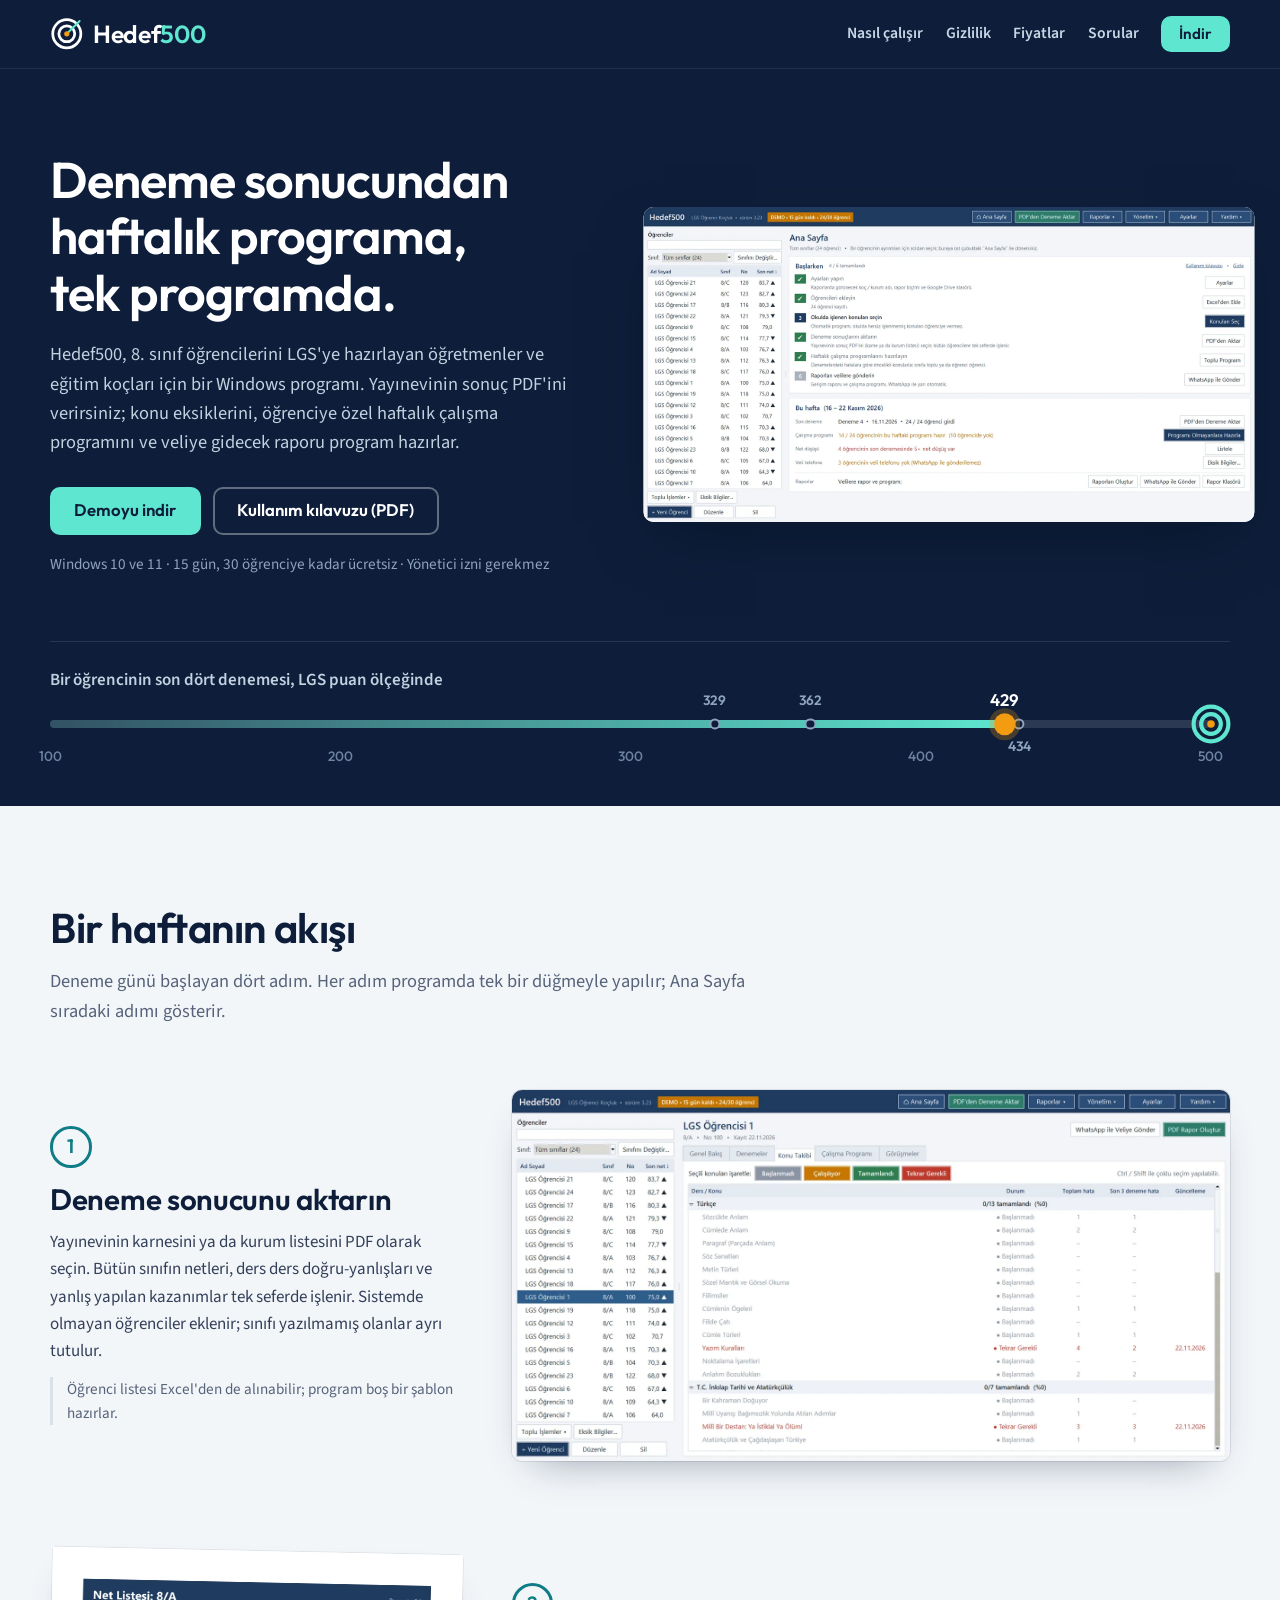
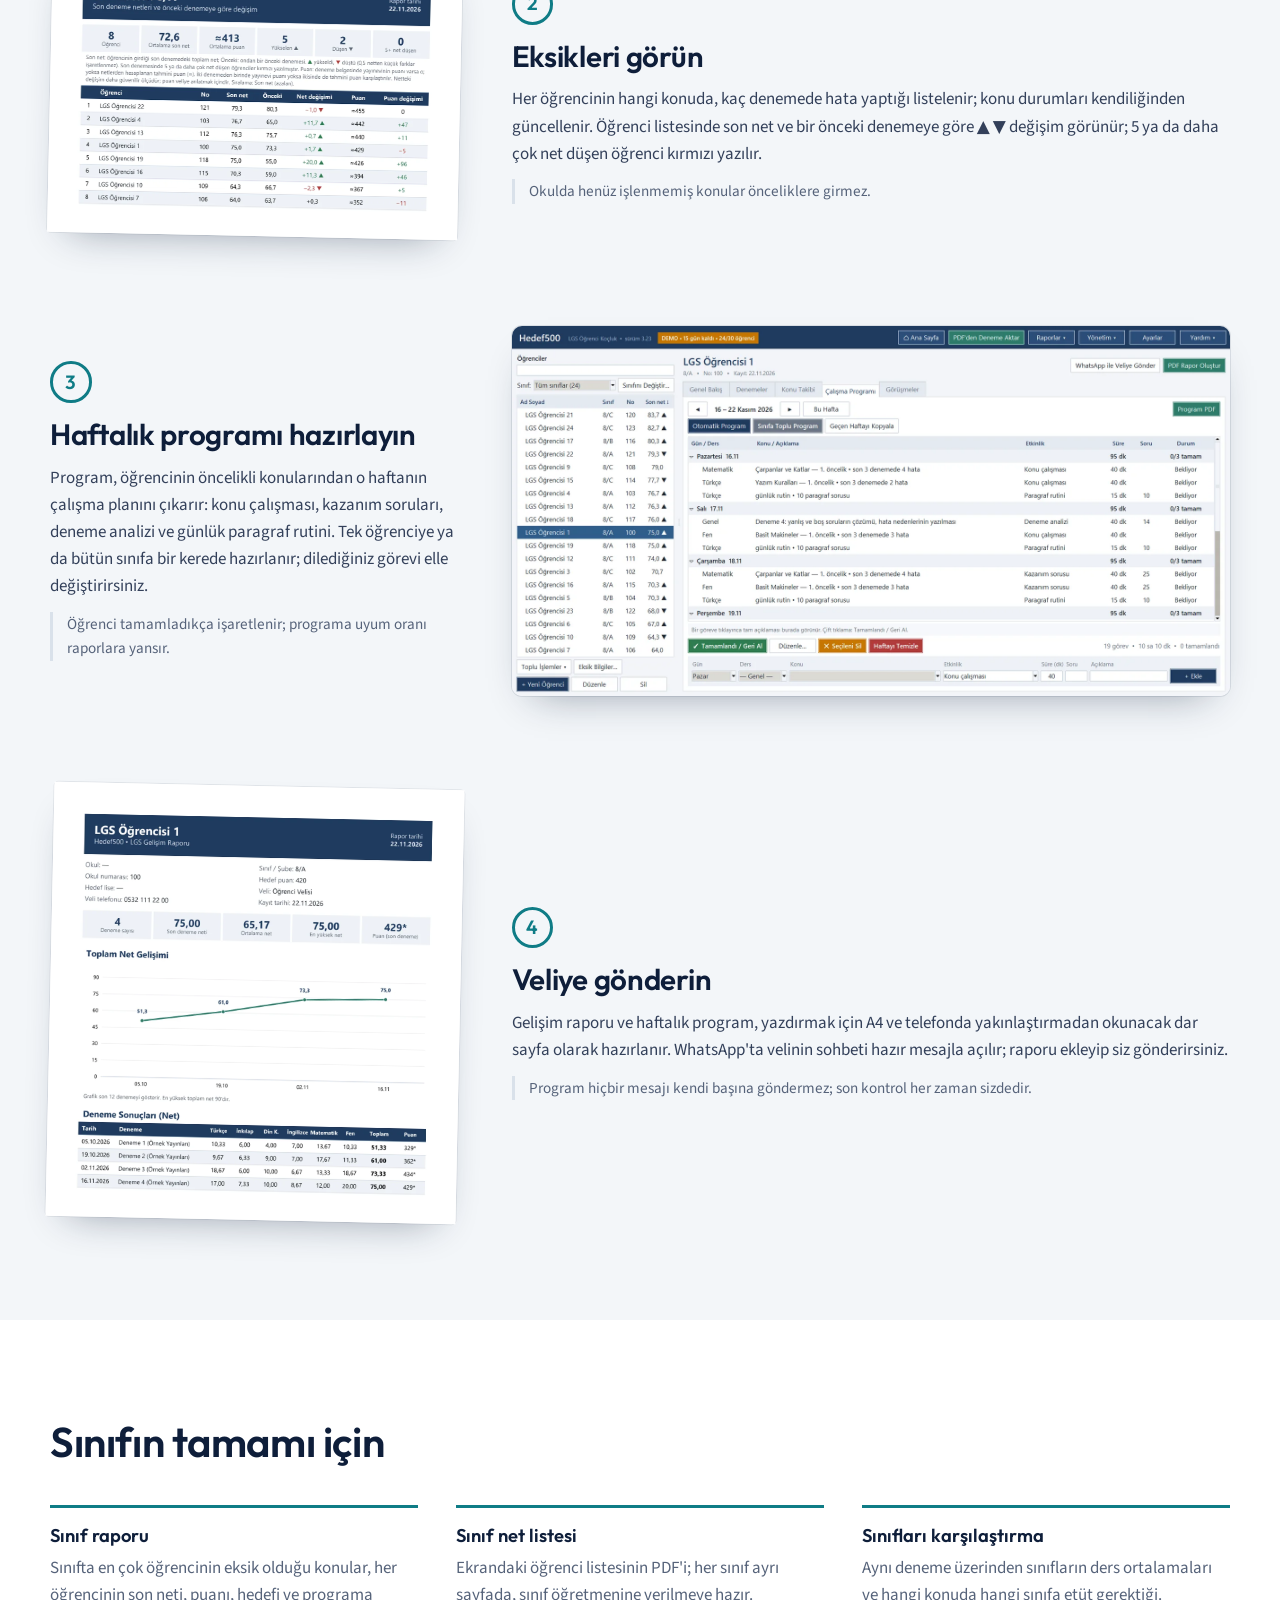
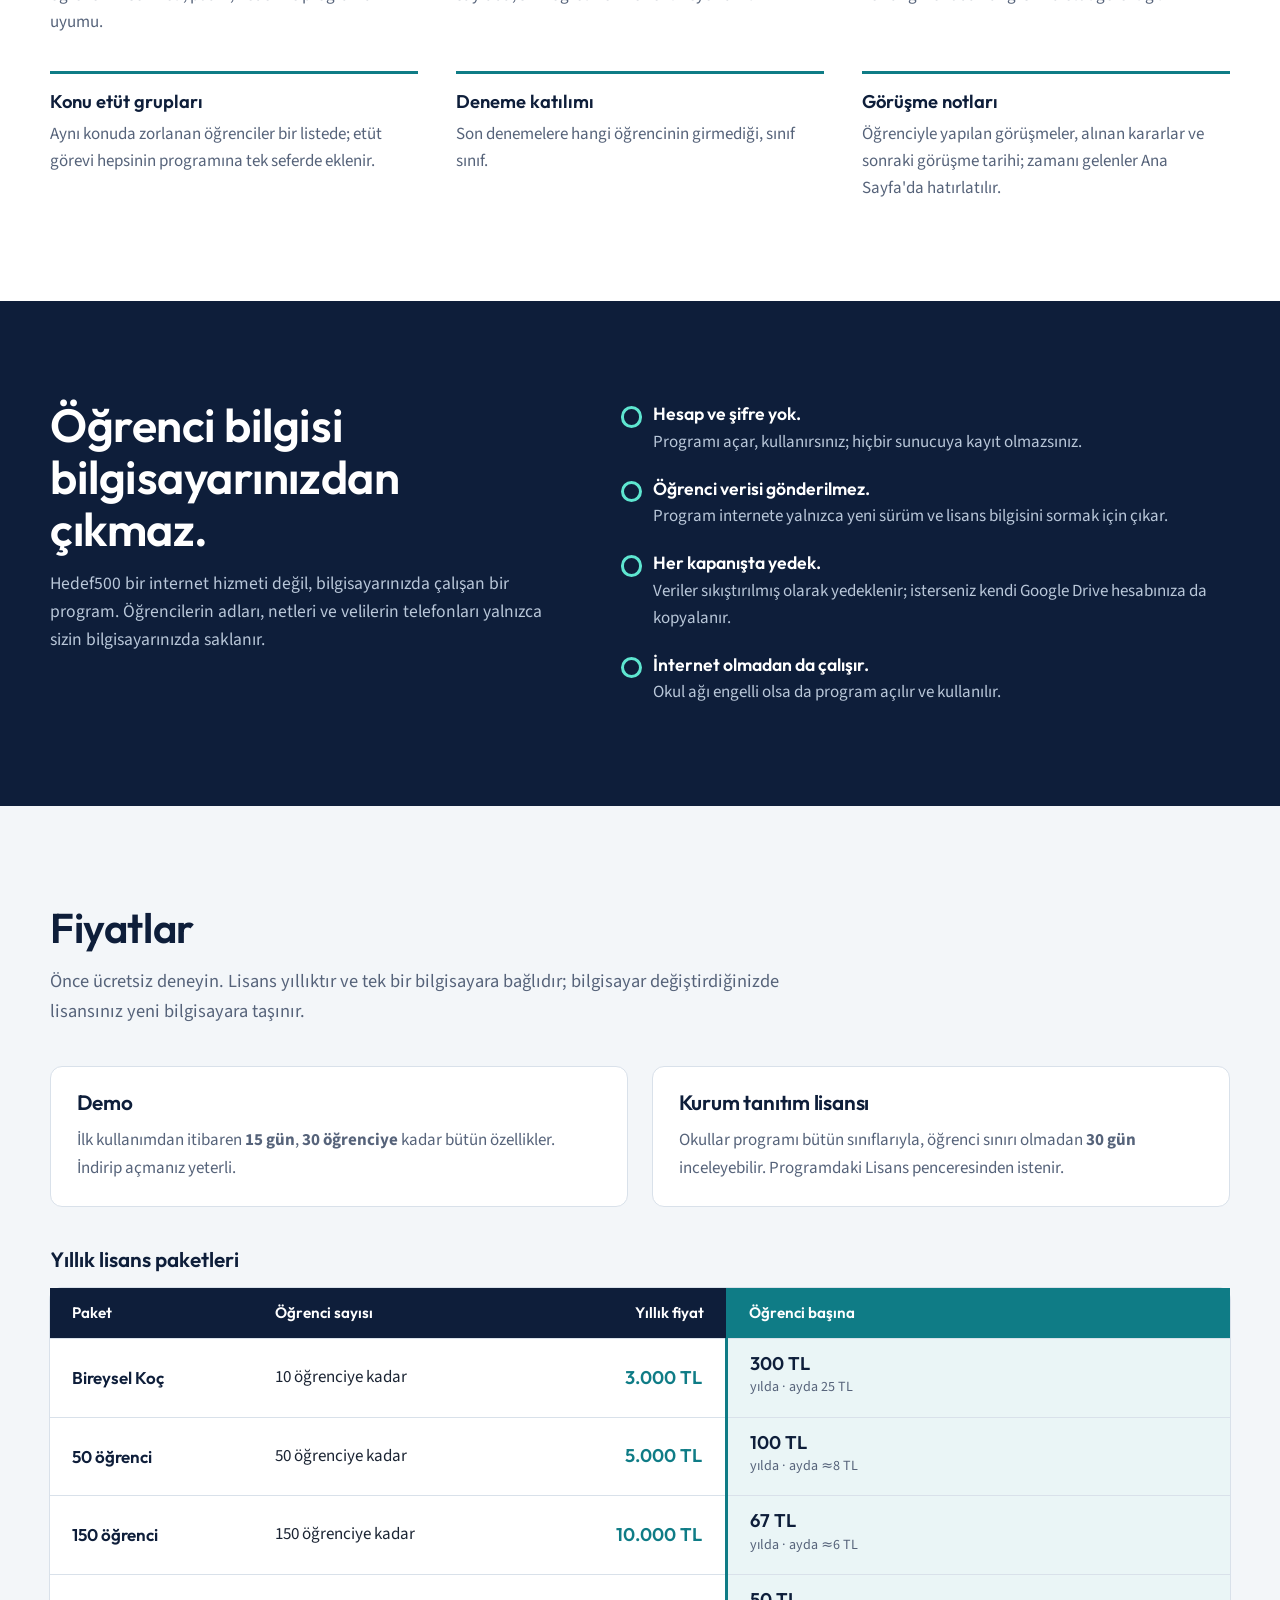
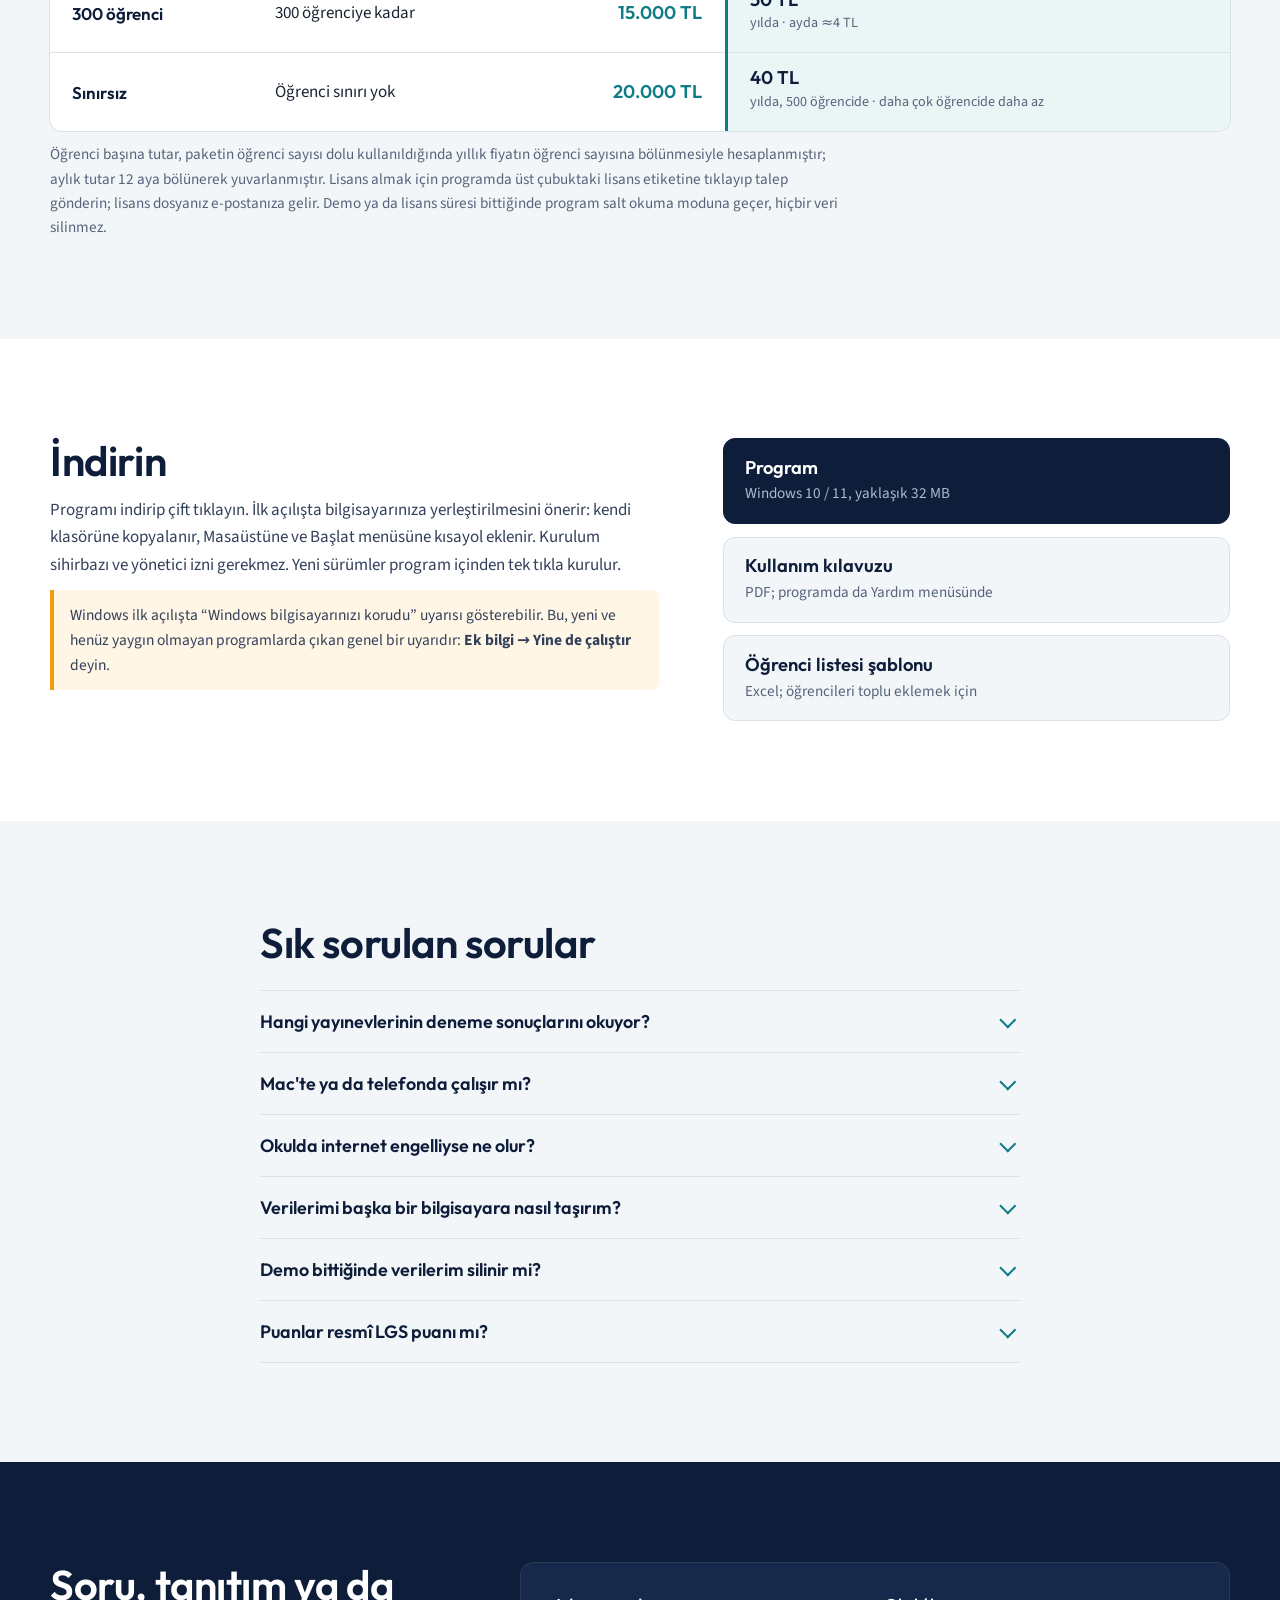
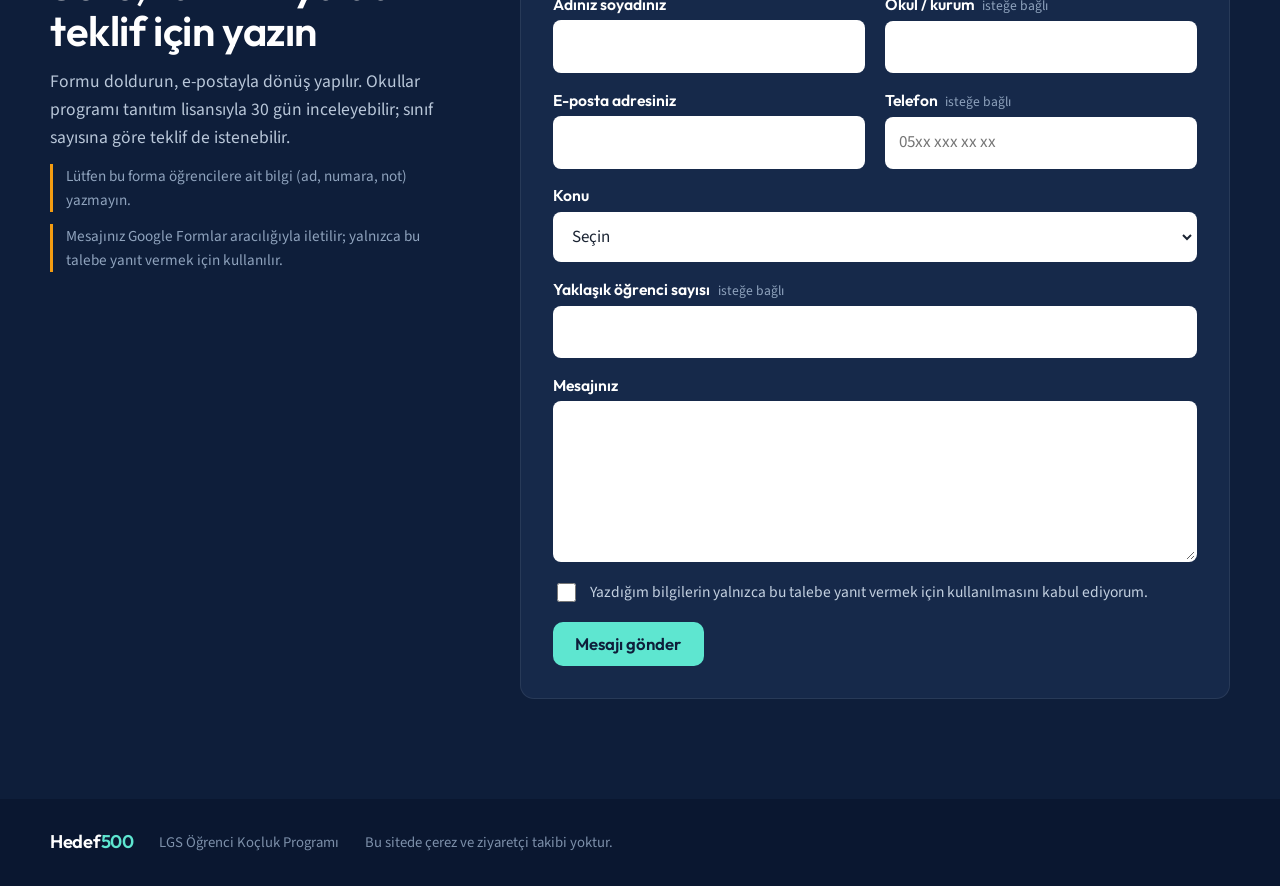
==== index.html @ cf515e8a "İletişim formu sitenin içinde (gönderim Google Form'a) Co-Authored-By: Claude Opus 5.5 <noreply@anth" ====
<!doctype html>
<html lang="tr">
<head>
<meta charset="utf-8">
<meta name="viewport" content="width=device-width, initial-scale=1">
<title>Hedef500 – LGS Öğrenci Koçluk Programı</title>
<meta name="description" content="LGS deneme sonuçlarını okuyan, konu eksiklerini bulan, öğrenciye özel haftalık çalışma programı ve veli raporu hazırlayan Windows programı. 15 gün ücretsiz demo.">
<meta name="theme-color" content="#0E1E3A">
<link rel="canonical" href="https://hedef500.tr/">
<meta property="og:type" content="website">
<meta property="og:url" content="https://hedef500.tr/">
<meta property="og:title" content="Hedef500 – LGS Öğrenci Koçluk Programı">
<meta property="og:description" content="Deneme analizi, öğrenciye özel haftalık program ve veli raporu tek programda. 15 gün ücretsiz demo.">
<meta property="og:image" content="https://hedef500.tr/gorseller/paylasim.png">
<meta property="og:locale" content="tr_TR">
<meta name="twitter:card" content="summary_large_image">
<link rel="icon" href="favicon.svg" type="image/svg+xml">
<link rel="icon" href="favicon-32.png" sizes="32x32" type="image/png">
<link rel="apple-touch-icon" href="apple-touch-icon.png">
<link rel="stylesheet" href="fontlar.css">
<link rel="stylesheet" href="stil.css">
</head>
<body>
<a class="atla" href="#icerik">İçeriğe geç</a>

<header class="ust">
  <div class="kap ust-ic">
    <a class="logo" href="#" aria-label="Hedef500 ana sayfa">
      <svg class="isaret" viewBox="-110 -110 220 220" aria-hidden="true"><circle r="92" fill="none" stroke="currentColor" stroke-width="18"/><circle r="52" fill="none" stroke="currentColor" stroke-width="18"/><line x1="0" y1="0" x2="84" y2="-84" class="ok" stroke-width="13" stroke-linecap="round"/><circle r="17" fill="#F39C12"/></svg>
      <span class="logo-yazi">Hedef<b>500</b></span>
    </a>
    <nav aria-label="Sayfa bölümleri">
      <a href="#nasil">Nasıl çalışır</a>
      <a href="#gizlilik">Gizlilik</a>
      <a href="#fiyatlar">Fiyatlar</a>
      <a href="#sorular">Sorular</a>
      <a class="dugme dugme-kucuk" href="#indir">İndir</a>
    </nav>
  </div>
</header>

<main id="icerik">

<section class="giris">
  <div class="kap giris-ic">
    <div class="giris-metin">
      <h1>Deneme sonucundan haftalık programa, tek programda.</h1>
      <p class="giris-alt">Hedef500, 8. sınıf öğrencilerini LGS'ye hazırlayan öğretmenler ve eğitim koçları için bir Windows programı. Yayınevinin sonuç PDF'ini verirsiniz; konu eksiklerini, öğrenciye özel haftalık çalışma programını ve veliye gidecek raporu program hazırlar.</p>
      <div class="giris-dugmeler">
        <a class="dugme" href="https://github.com/satabey-prog/lgs-kocluk/releases/latest/download/LGS-Kocluk.exe">Demoyu indir</a>
        <a class="dugme dugme-ikincil" href="https://github.com/satabey-prog/lgs-kocluk/releases/latest/download/LGS-Kocluk-Kullanim-Kilavuzu.pdf">Kullanım kılavuzu (PDF)</a>
      </div>
      <p class="giris-not">Windows 10 ve 11 · 15 gün, 30 öğrenciye kadar ücretsiz · Yönetici izni gerekmez</p>
    </div>
    <figure class="pencere giris-gorsel">
      <img src="gorseller/ana_sayfa.webp" width="1600" height="826" alt="Hedef500 Ana Sayfa: solda öğrenci listesi ve son netleri, sağda başlangıç adımları ve bu haftanın durumu">
    </figure>
  </div>

  <div class="kap">
    <figure class="cetvel" aria-labelledby="cetvel-baslik">
      <figcaption id="cetvel-baslik">Bir öğrencinin son dört denemesi, LGS puan ölçeğinde</figcaption>
      <div class="cetvel-yol" role="img" aria-label="Puanlar sırasıyla 329, 362, 434 ve 429; hedef 500">
        <div class="cetvel-dolu"></div>
        <span class="cetvel-iz" style="--p:329"><i>329</i></span>
        <span class="cetvel-iz" style="--p:362"><i>362</i></span>
        <span class="cetvel-iz" style="--p:434"><i>434</i></span>
        <span class="cetvel-simdi" style="--p:429"><i>429</i></span>
        <span class="cetvel-hedef" style="--p:500">
          <svg viewBox="-110 -110 220 220" aria-hidden="true"><circle r="92" fill="none" stroke="currentColor" stroke-width="22"/><circle r="52" fill="none" stroke="currentColor" stroke-width="22"/><circle r="20" fill="#F39C12"/></svg>
        </span>
      </div>
      <div class="cetvel-olcek" aria-hidden="true"><span>100</span><span>200</span><span>300</span><span>400</span><span>500</span></div>
    </figure>
  </div>
</section>

<section id="nasil" class="bolum">
  <div class="kap">
    <h2>Bir haftanın akışı</h2>
    <p class="bolum-giris">Deneme günü başlayan dört adım. Her adım programda tek bir düğmeyle yapılır; Ana Sayfa sıradaki adımı gösterir.</p>

    <ol class="adimlar">
      <li class="adim">
        <div class="adim-metin">
          <span class="adim-no" aria-hidden="true">1</span>
          <h3>Deneme sonucunu aktarın</h3>
          <p>Yayınevinin karnesini ya da kurum listesini PDF olarak seçin. Bütün sınıfın netleri, ders ders doğru-yanlışları ve yanlış yapılan kazanımlar tek seferde işlenir. Sistemde olmayan öğrenciler eklenir; sınıfı yazılmamış olanlar ayrı tutulur.</p>
          <p class="adim-ayrinti">Öğrenci listesi Excel'den de alınabilir; program boş bir şablon hazırlar.</p>
        </div>
        <figure class="pencere"><img src="gorseller/konu.webp" width="1600" height="826" loading="lazy" alt="Konu takibi: her dersin konuları, toplam hata sayıları ve konu durumları"></figure>
      </li>
      <li class="adim">
        <div class="adim-metin">
          <span class="adim-no" aria-hidden="true">2</span>
          <h3>Eksikleri görün</h3>
          <p>Her öğrencinin hangi konuda, kaç denemede hata yaptığı listelenir; konu durumları kendiliğinden güncellenir. Öğrenci listesinde son net ve bir önceki denemeye göre ▲ ▼ değişim görünür; 5 ya da daha çok net düşen öğrenci kırmızı yazılır.</p>
          <p class="adim-ayrinti">Okulda henüz işlenmemiş konular önceliklere girmez.</p>
        </div>
        <figure class="kagit"><img src="gorseller/net_listesi.webp" width="1100" height="765" loading="lazy" alt="Sınıf net listesi PDF'i: öğrencilerin son net, önceki net, net değişimi ve puan değişimi"></figure>
      </li>
      <li class="adim">
        <div class="adim-metin">
          <span class="adim-no" aria-hidden="true">3</span>
          <h3>Haftalık programı hazırlayın</h3>
          <p>Program, öğrencinin öncelikli konularından o haftanın çalışma planını çıkarır: konu çalışması, kazanım soruları, deneme analizi ve günlük paragraf rutini. Tek öğrenciye ya da bütün sınıfa bir kerede hazırlanır; dilediğiniz görevi elle değiştirirsiniz.</p>
          <p class="adim-ayrinti">Öğrenci tamamladıkça işaretlenir; programa uyum oranı raporlara yansır.</p>
        </div>
        <figure class="pencere"><img src="gorseller/program.webp" width="1600" height="826" loading="lazy" alt="Çalışma programı: günlere göre ders, konu, etkinlik, süre ve durum"></figure>
      </li>
      <li class="adim">
        <div class="adim-metin">
          <span class="adim-no" aria-hidden="true">4</span>
          <h3>Veliye gönderin</h3>
          <p>Gelişim raporu ve haftalık program, yazdırmak için A4 ve telefonda yakınlaştırmadan okunacak dar sayfa olarak hazırlanır. WhatsApp'ta velinin sohbeti hazır mesajla açılır; raporu ekleyip siz gönderirsiniz.</p>
          <p class="adim-ayrinti">Program hiçbir mesajı kendi başına göndermez; son kontrol her zaman sizdedir.</p>
        </div>
        <figure class="kagit"><img src="gorseller/gelisim_raporu.webp" width="1100" height="1164" loading="lazy" alt="Öğrenci gelişim raporu: özet bilgiler, toplam net grafiği ve deneme sonuçları tablosu"></figure>
      </li>
    </ol>
  </div>
</section>

<section class="bolum bolum-acik">
  <div class="kap">
    <h2>Sınıfın tamamı için</h2>
    <dl class="ozellikler">
      <div><dt>Sınıf raporu</dt><dd>Sınıfta en çok öğrencinin eksik olduğu konular, her öğrencinin son neti, puanı, hedefi ve programa uyumu.</dd></div>
      <div><dt>Sınıf net listesi</dt><dd>Ekrandaki öğrenci listesinin PDF'i; her sınıf ayrı sayfada, sınıf öğretmenine verilmeye hazır.</dd></div>
      <div><dt>Sınıfları karşılaştırma</dt><dd>Aynı deneme üzerinden sınıfların ders ortalamaları ve hangi konuda hangi sınıfa etüt gerektiği.</dd></div>
      <div><dt>Konu etüt grupları</dt><dd>Aynı konuda zorlanan öğrenciler bir listede; etüt görevi hepsinin programına tek seferde eklenir.</dd></div>
      <div><dt>Deneme katılımı</dt><dd>Son denemelere hangi öğrencinin girmediği, sınıf sınıf.</dd></div>
      <div><dt>Görüşme notları</dt><dd>Öğrenciyle yapılan görüşmeler, alınan kararlar ve sonraki görüşme tarihi; zamanı gelenler Ana Sayfa'da hatırlatılır.</dd></div>
    </dl>
  </div>
</section>

<section id="gizlilik" class="bolum bolum-koyu">
  <div class="kap gizlilik">
    <div>
      <h2>Öğrenci bilgisi bilgisayarınızdan çıkmaz.</h2>
      <p>Hedef500 bir internet hizmeti değil, bilgisayarınızda çalışan bir program. Öğrencilerin adları, netleri ve velilerin telefonları yalnızca sizin bilgisayarınızda saklanır.</p>
    </div>
    <ul class="gizlilik-liste">
      <li><strong>Hesap ve şifre yok.</strong> Programı açar, kullanırsınız; hiçbir sunucuya kayıt olmazsınız.</li>
      <li><strong>Öğrenci verisi gönderilmez.</strong> Program internete yalnızca yeni sürüm ve lisans bilgisini sormak için çıkar.</li>
      <li><strong>Her kapanışta yedek.</strong> Veriler sıkıştırılmış olarak yedeklenir; isterseniz kendi Google Drive hesabınıza da kopyalanır.</li>
      <li><strong>İnternet olmadan da çalışır.</strong> Okul ağı engelli olsa da program açılır ve kullanılır.</li>
    </ul>
  </div>
</section>

<section id="fiyatlar" class="bolum">
  <div class="kap">
    <h2>Fiyatlar</h2>
    <p class="bolum-giris">Önce ücretsiz deneyin. Lisans yıllıktır ve tek bir bilgisayara bağlıdır; bilgisayar değiştirdiğinizde lisansınız yeni bilgisayara taşınır.</p>

    <div class="ucretsiz">
      <div>
        <h3>Demo</h3>
        <p>İlk kullanımdan itibaren <strong>15 gün</strong>, <strong>30 öğrenciye</strong> kadar bütün özellikler. İndirip açmanız yeterli.</p>
      </div>
      <div>
        <h3>Kurum tanıtım lisansı</h3>
        <p>Okullar programı bütün sınıflarıyla, öğrenci sınırı olmadan <strong>30 gün</strong> inceleyebilir. Programdaki Lisans penceresinden istenir.</p>
      </div>
    </div>

    <table class="fiyat-tablosu">
      <caption>Yıllık lisans paketleri</caption>
      <thead><tr><th scope="col">Paket</th><th scope="col">Öğrenci sayısı</th><th scope="col">Yıllık fiyat</th><th scope="col">Öğrenci başına</th></tr></thead>
      <tbody>
        <tr><th scope="row">Bireysel Koç</th><td>10 öğrenciye kadar</td><td class="fiyat">3.000 TL</td><td class="ogrenci-basi"><b>300 TL</b> <span>yılda · ayda 25 TL</span></td></tr>
        <tr><th scope="row">50 öğrenci</th><td>50 öğrenciye kadar</td><td class="fiyat">5.000 TL</td><td class="ogrenci-basi"><b>100 TL</b> <span>yılda · ayda ≈8 TL</span></td></tr>
        <tr><th scope="row">150 öğrenci</th><td>150 öğrenciye kadar</td><td class="fiyat">10.000 TL</td><td class="ogrenci-basi"><b>67 TL</b> <span>yılda · ayda ≈6 TL</span></td></tr>
        <tr><th scope="row">300 öğrenci</th><td>300 öğrenciye kadar</td><td class="fiyat">15.000 TL</td><td class="ogrenci-basi"><b>50 TL</b> <span>yılda · ayda ≈4 TL</span></td></tr>
        <tr><th scope="row">Sınırsız</th><td>Öğrenci sınırı yok</td><td class="fiyat">20.000 TL</td><td class="ogrenci-basi"><b>40 TL</b> <span>yılda, 500 öğrencide · daha çok öğrencide daha az</span></td></tr>
      </tbody>
    </table>
    <p class="tablo-not">Öğrenci başına tutar, paketin öğrenci sayısı dolu kullanıldığında yıllık fiyatın öğrenci sayısına bölünmesiyle hesaplanmıştır; aylık tutar 12 aya bölünerek yuvarlanmıştır. Lisans almak için programda üst çubuktaki lisans etiketine tıklayıp talep gönderin; lisans dosyanız e-postanıza gelir. Demo ya da lisans süresi bittiğinde program salt okuma moduna geçer, hiçbir veri silinmez.</p>
  </div>
</section>

<section id="indir" class="bolum bolum-acik">
  <div class="kap indir">
    <div>
      <h2>İndirin</h2>
      <p>Programı indirip çift tıklayın. İlk açılışta bilgisayarınıza yerleştirilmesini önerir: kendi klasörüne kopyalanır, Masaüstüne ve Başlat menüsüne kısayol eklenir. Kurulum sihirbazı ve yönetici izni gerekmez. Yeni sürümler program içinden tek tıkla kurulur.</p>
      <p class="uyari-not">Windows ilk açılışta “Windows bilgisayarınızı korudu” uyarısı gösterebilir. Bu, yeni ve henüz yaygın olmayan programlarda çıkan genel bir uyarıdır: <strong>Ek bilgi → Yine de çalıştır</strong> deyin.</p>
    </div>
    <ul class="dosyalar">
      <li><a href="https://github.com/satabey-prog/lgs-kocluk/releases/latest/download/LGS-Kocluk.exe"><strong>Program</strong><span>Windows 10 / 11, yaklaşık 32 MB</span></a></li>
      <li><a href="https://github.com/satabey-prog/lgs-kocluk/releases/latest/download/LGS-Kocluk-Kullanim-Kilavuzu.pdf"><strong>Kullanım kılavuzu</strong><span>PDF; programda da Yardım menüsünde</span></a></li>
      <li><a href="https://github.com/satabey-prog/lgs-kocluk/releases/latest/download/LGS-Kocluk-Ogrenci-Listesi-Sablonu.xlsx"><strong>Öğrenci listesi şablonu</strong><span>Excel; öğrencileri toplu eklemek için</span></a></li>
    </ul>
  </div>
</section>

<section id="sorular" class="bolum">
  <div class="kap kap-dar">
    <h2>Sık sorulan sorular</h2>
    <details>
      <summary>Hangi yayınevlerinin deneme sonuçlarını okuyor?</summary>
      <p>Pek çok yayınevinin öğrenci karnesi ve kurum listesi PDF'leri okunur. Okunamayan bir belge olursa program, öğrenci ve okul adlarını gizleyerek belgenin biçimini bildirmenizi sağlar; o yayın sonraki sürümlerde tanınır.</p>
    </details>
    <details>
      <summary>Mac'te ya da telefonda çalışır mı?</summary>
      <p>Program yalnızca Windows'ta çalışır. Hazırladığı raporlar ve haftalık programlar ise telefonda yakınlaştırmadan okunacak biçimde de üretilir; veliler ve öğrenciler telefondan okur.</p>
    </details>
    <details>
      <summary>Okulda internet engelliyse ne olur?</summary>
      <p>Program internetsiz de çalışır. Yeni sürümleri ve lisans bilgisini okul ağı engelliyse yedek bir adresten almaya çalışır; olmazsa programı evde açtığınızda güncellenir.</p>
    </details>
    <details>
      <summary>Verilerimi başka bir bilgisayara nasıl taşırım?</summary>
      <p>Ayarlar'da <strong>Şimdi Yedekle</strong> ile tek bir yedek dosyası alın, yeni bilgisayarda <strong>Yedekten Geri Yükle</strong> ile açın. Lisansınızı yeni bilgisayara taşımak için Lisans penceresinden “Bilgisayar değişikliği” talebi gönderin.</p>
    </details>
    <details>
      <summary>Demo bittiğinde verilerim silinir mi?</summary>
      <p>Hayır. Program salt okuma moduna geçer: öğrencileri, denemeleri ve raporları görmeye, yedek almaya devam edersiniz. Lisansı etkinleştirdiğiniz anda kaldığınız yerden sürer.</p>
    </details>
    <details>
      <summary>Puanlar resmî LGS puanı mı?</summary>
      <p>Deneme belgesinde yayınevinin puanı varsa o gösterilir. Yoksa program netlerden tahmini bir puan hesaplar ve bunu “≈” işaretiyle belirtir. Gelişimi izlemede net değişimi daha güvenilir ölçüdür.</p>
    </details>
  </div>
</section>

<section id="iletisim" class="bolum bolum-koyu">
  <div class="kap iletisim">
    <div class="iletisim-giris">
      <h2>Soru, tanıtım ya da teklif için yazın</h2>
      <p>Formu doldurun, e-postayla dönüş yapılır. Okullar programı tanıtım lisansıyla 30 gün inceleyebilir; sınıf sayısına göre teklif de istenebilir.</p>
      <p class="iletisim-not">Lütfen bu forma öğrencilere ait bilgi (ad, numara, not) yazmayın.</p>
      <p class="iletisim-not">Mesajınız Google Formlar aracılığıyla iletilir; yalnızca bu talebe yanıt vermek için kullanılır.</p>
    </div>
    <!-- Gönderim, sitenin Google Form'una gider (yanıt tablosu + e-posta bildirimi); sayfa değişmez -->
    <form class="form" id="iletisim-formu" method="post" target="form-cevap"
          action="https://docs.google.com/forms/d/e/1FAIpQLSf9eOc7hx20T4GnQUkX1l2Ezn8gItzwFkcSatChGnMauwk-ew/formResponse">
      <div class="alan">
        <label for="f-ad">Adınız soyadınız</label>
        <input id="f-ad" name="entry.551762651" autocomplete="name" required maxlength="100">
      </div>
      <div class="alan">
        <label for="f-kurum">Okul / kurum <span>isteğe bağlı</span></label>
        <input id="f-kurum" name="entry.650641232" autocomplete="organization" maxlength="150">
      </div>
      <div class="alan">
        <label for="f-eposta">E-posta adresiniz</label>
        <input id="f-eposta" name="entry.1679066797" type="email" autocomplete="email" required maxlength="150">
      </div>
      <div class="alan">
        <label for="f-tel">Telefon <span>isteğe bağlı</span></label>
        <input id="f-tel" name="entry.822053943" type="tel" autocomplete="tel" inputmode="tel" pattern="[0-9 +()\-]{10,20}"
               title="10–20 karakter; yalnızca rakam, boşluk, + ( ) -" placeholder="05xx xxx xx xx">
      </div>
      <div class="alan alan-genis">
        <label for="f-konu">Konu</label>
        <select id="f-konu" name="entry.1726994934" required>
          <option value="" disabled selected>Seçin</option>
          <option>Program hakkında bilgi almak istiyorum</option>
          <option>Okulumuz için kurum tanıtımı istiyoruz</option>
          <option>Fiyat teklifi istiyorum</option>
          <option>Lisans / teknik destek</option>
          <option>Diğer</option>
        </select>
      </div>
      <div class="alan alan-genis">
        <label for="f-sayi">Yaklaşık öğrenci sayısı <span>isteğe bağlı</span></label>
        <input id="f-sayi" name="entry.924090934" inputmode="numeric" maxlength="20">
      </div>
      <div class="alan alan-genis">
        <label for="f-mesaj">Mesajınız</label>
        <textarea id="f-mesaj" name="entry.1477558571" rows="5" required maxlength="3000"></textarea>
      </div>
      <label class="onay alan-genis">
        <input type="checkbox" name="entry.2095564187" required
               value="Yazdığım bilgilerin yalnızca bu talebe yanıt vermek için kullanılmasını kabul ediyorum.">
        <span>Yazdığım bilgilerin yalnızca bu talebe yanıt vermek için kullanılmasını kabul ediyorum.</span>
      </label>
      <div class="gonder alan-genis">
        <button class="dugme" type="submit">Mesajı gönder</button>
        <p class="form-durum" id="form-durum" role="status" aria-live="polite"></p>
      </div>
    </form>
    <iframe name="form-cevap" id="form-cevap" title="Form gönderimi" hidden></iframe>
  </div>
</section>

</main>

<footer class="alt">
  <div class="kap alt-ic">
    <span class="logo-yazi logo-yazi-kucuk">Hedef<b>500</b></span>
    <span>LGS Öğrenci Koçluk Programı</span>
    <span>Bu sitede çerez ve ziyaretçi takibi yoktur.</span>
  </div>
</footer>
<script>
(function () {
  var form = document.getElementById("iletisim-formu"), cerceve = document.getElementById("form-cevap"),
      durum = document.getElementById("form-durum"), dugme = form.querySelector("button"), bekliyor = false, zaman;
  form.addEventListener("submit", function () {
    bekliyor = true; dugme.disabled = true; durum.className = "form-durum"; durum.textContent = "Gönderiliyor…";
    zaman = setTimeout(function () {
      if (!bekliyor) return;
      bekliyor = false; dugme.disabled = false; durum.className = "form-durum hata";
      durum.textContent = "Mesaj gönderilemedi. İnternet bağlantınızı denetleyip yeniden deneyin.";
    }, 20000);
  });
  cerceve.addEventListener("load", function () {
    if (!bekliyor) return;
    bekliyor = false; clearTimeout(zaman); dugme.disabled = false; form.reset();
    durum.className = "form-durum tamam";
    durum.textContent = "Mesajınız gönderildi, teşekkürler. En kısa sürede e-posta adresinize dönüş yapılacak.";
  });
})();
</script>
</body>
</html>
---- fontlar.css ----
/* Outfit ve Source Sans 3 (SIL Open Font License) — sitede barındırılır */
@font-face { font-family: 'Outfit'; font-style: normal; font-weight: 400 700; font-display: swap;
  src: url('fontlar/Outfit-normal-latin-ext.woff2') format('woff2'); unicode-range: U+0100-02BA, U+02BD-02C5, U+02C7-02CC, U+02CE-02D7, U+02DD-02FF, U+0304, U+0308, U+0329, U+1D00-1DBF, U+1E00-1E9F, U+1EF2-1EFF, U+2020, U+20A0-20AB, U+20AD-20C4, U+2113, U+2C60-2C7F, U+A720-A7FF; }
@font-face { font-family: 'Outfit'; font-style: normal; font-weight: 400 700; font-display: swap;
  src: url('fontlar/Outfit-normal-latin.woff2') format('woff2'); unicode-range: U+0000-00FF, U+0131, U+0152-0153, U+02BB-02BC, U+02C6, U+02DA, U+02DC, U+0304, U+0308, U+0329, U+2000-206F, U+20AC, U+2122, U+2191, U+2193, U+2212, U+2215, U+FEFF, U+FFFD; }
@font-face { font-family: 'Source Sans 3'; font-style: italic; font-weight: 400; font-display: swap;
  src: url('fontlar/SourceSans3-italic-latin-ext.woff2') format('woff2'); unicode-range: U+0100-02BA, U+02BD-02C5, U+02C7-02CC, U+02CE-02D7, U+02DD-02FF, U+0304, U+0308, U+0329, U+1D00-1DBF, U+1E00-1E9F, U+1EF2-1EFF, U+2020, U+20A0-20AB, U+20AD-20C4, U+2113, U+2C60-2C7F, U+A720-A7FF; }
@font-face { font-family: 'Source Sans 3'; font-style: italic; font-weight: 400; font-display: swap;
  src: url('fontlar/SourceSans3-italic-latin.woff2') format('woff2'); unicode-range: U+0000-00FF, U+0131, U+0152-0153, U+02BB-02BC, U+02C6, U+02DA, U+02DC, U+0304, U+0308, U+0329, U+2000-206F, U+20AC, U+2122, U+2191, U+2193, U+2212, U+2215, U+FEFF, U+FFFD; }
@font-face { font-family: 'Source Sans 3'; font-style: normal; font-weight: 400 700; font-display: swap;
  src: url('fontlar/SourceSans3-normal-latin-ext.woff2') format('woff2'); unicode-range: U+0100-02BA, U+02BD-02C5, U+02C7-02CC, U+02CE-02D7, U+02DD-02FF, U+0304, U+0308, U+0329, U+1D00-1DBF, U+1E00-1E9F, U+1EF2-1EFF, U+2020, U+20A0-20AB, U+20AD-20C4, U+2113, U+2C60-2C7F, U+A720-A7FF; }
@font-face { font-family: 'Source Sans 3'; font-style: normal; font-weight: 400 700; font-display: swap;
  src: url('fontlar/SourceSans3-normal-latin.woff2') format('woff2'); unicode-range: U+0000-00FF, U+0131, U+0152-0153, U+02BB-02BC, U+02C6, U+02DA, U+02DC, U+0304, U+0308, U+0329, U+2000-206F, U+20AC, U+2122, U+2191, U+2193, U+2212, U+2215, U+FEFF, U+FFFD; }
---- stil.css ----
/* Hedef500 — renkler logodan */
:root {
  --gece: #0E1E3A;       /* lacivert: logo yazısı, koyu bölümler */
  --gece-2: #16294A;
  --petrol: #0F7C86;     /* hedef halkaları, "500" */
  --nane: #5EE6D0;       /* koyu zeminde vurgu */
  --turuncu: #F39C12;    /* hedefin ortası: yalnızca küçük vurgular */
  --zemin: #F3F6F9;
  --kagit: #FFFFFF;
  --metin: #1B2433;
  --soluk: #56637A;
  --cizgi: #D9E1EA;
  --baslik: "Outfit", "Segoe UI", system-ui, sans-serif;
  --govde: "Source Sans 3", "Segoe UI", system-ui, sans-serif;
  --olcu: clamp(1rem, 0.96rem + 0.2vw, 1.0625rem);
}

* { box-sizing: border-box; }
html { scroll-behavior: smooth; scroll-padding-top: 5rem; }
body {
  margin: 0; background: var(--zemin); color: var(--metin);
  font: 400 var(--olcu)/1.6 var(--govde);
  -webkit-font-smoothing: antialiased; text-rendering: optimizeLegibility;
}
img { max-width: 100%; height: auto; display: block; }
a { color: var(--petrol); text-underline-offset: 0.18em; }
:focus-visible { outline: 3px solid var(--turuncu); outline-offset: 3px; border-radius: 4px; }
h1, h2, h3 { font-family: var(--baslik); line-height: 1.12; letter-spacing: -0.01em; margin: 0; color: var(--gece); }
h2 { font-size: clamp(1.75rem, 1.3rem + 1.8vw, 2.6rem); font-weight: 600; }
h3 { font-size: 1.3rem; font-weight: 600; }
p { margin: 0.75em 0 0; }

.kap { width: min(1180px, 100% - 2rem); margin-inline: auto; }
.kap-dar { width: min(760px, 100% - 2rem); }
.atla { position: absolute; left: -999px; top: 0; background: var(--kagit); padding: 0.6rem 1rem; z-index: 20; }
.atla:focus { left: 1rem; top: 1rem; }

/* düğmeler */
.dugme {
  display: inline-flex; align-items: center; justify-content: center; gap: 0.5rem;
  padding: 0.85rem 1.4rem; border-radius: 10px; border: 2px solid var(--nane);
  background: var(--nane); color: var(--gece); font: 600 1.05rem/1 var(--baslik); text-decoration: none;
  transition: background-color 0.15s, color 0.15s;
}
.dugme:hover { background: #8BF0DF; border-color: #8BF0DF; }
.dugme-ikincil { background: transparent; color: #fff; border-color: rgba(255, 255, 255, 0.35); }
.dugme-ikincil:hover { background: rgba(255, 255, 255, 0.08); border-color: #fff; }
.dugme-kucuk { padding: 0.5rem 1rem; font-size: 0.95rem; }

/* üst çubuk */
.ust { position: sticky; top: 0; z-index: 10; background: var(--gece); border-bottom: 1px solid rgba(255, 255, 255, 0.08); }
.ust-ic { display: flex; align-items: center; justify-content: space-between; gap: 1rem; min-height: 4.25rem; }
.logo { display: inline-flex; align-items: center; gap: 0.6rem; text-decoration: none; color: #fff; }
.isaret { width: 2.1rem; height: 2.1rem; color: #fff; flex: none; }
.isaret .ok { stroke: var(--nane); }
.logo-yazi { font: 600 1.55rem/1 var(--baslik); letter-spacing: -0.015em; color: #fff; }
.logo-yazi b { font-weight: 600; color: var(--nane); }
.ust nav { display: flex; align-items: center; gap: 1.4rem; }
.ust nav a:not(.dugme) { color: #C9D6E6; text-decoration: none; font-weight: 600; font-size: 0.98rem; }
.ust nav a:not(.dugme):hover { color: #fff; }

/* giriş */
.giris { background: var(--gece); color: #E6EEF7; padding: clamp(3rem, 2rem + 4vw, 5.5rem) 0 0; overflow: hidden; }
.giris-ic { display: grid; grid-template-columns: minmax(0, 11fr) minmax(0, 13fr); gap: clamp(2rem, 4vw, 4rem); align-items: center; }
.giris h1 { color: #fff; font-size: clamp(2.1rem, 1.3rem + 2.3vw, 3.3rem); font-weight: 600; letter-spacing: -0.02em; text-wrap: balance; }
.giris-alt { font-size: 1.15rem; color: #C3D0E0; max-width: 34em; margin-top: 1.2rem; }
.giris-dugmeler { display: flex; flex-wrap: wrap; gap: 0.75rem; margin-top: 1.8rem; }
.giris-not { color: #8FA3BD; font-size: 0.95rem; margin-top: 1.1rem; }
.pencere { margin: 0; border-radius: 10px; overflow: hidden; background: #fff;
  box-shadow: 0 1px 0 rgba(255, 255, 255, 0.06) inset, 0 24px 60px -20px rgba(4, 12, 28, 0.55), 0 0 0 1px rgba(14, 30, 58, 0.12); }
.giris-gorsel { transform: translateX(4%); }

/* puan cetveli: sayfanın tek hareketli öğesi */
.cetvel { margin: clamp(3rem, 5vw, 4.5rem) 0 0; padding: 1.6rem 0 2.6rem; border-top: 1px solid rgba(255, 255, 255, 0.1); }
.cetvel figcaption { color: #C3D0E0; font-weight: 600; margin-bottom: 1.6rem; }
.cetvel-yol { position: relative; height: 0.5rem; border-radius: 99px;
  background: rgba(255, 255, 255, 0.12); margin: 0 1.2rem 0 0; }
.cetvel-dolu { position: absolute; inset: 0 auto 0 0; width: calc((429 - 100) / 400 * 100%); border-radius: inherit;
  background: linear-gradient(90deg, rgba(94, 230, 208, 0.15), var(--nane)); transform-origin: left; animation: dol 1.6s cubic-bezier(.2, .7, .2, 1) 0.3s both; }
.cetvel-iz, .cetvel-simdi, .cetvel-hedef { position: absolute; top: 50%; left: calc((var(--p) - 100) / 400 * 100%); transform: translate(-50%, -50%); }
.cetvel-iz { width: 0.7rem; height: 0.7rem; border-radius: 50%; background: var(--gece); border: 2px solid #8FA3BD; }
.cetvel-iz i, .cetvel-simdi i { position: absolute; bottom: 1.25rem; left: 50%; transform: translateX(-50%); font: 600 0.85rem/1 var(--baslik); font-style: normal; color: #8FA3BD; }
.cetvel-iz:nth-of-type(3) i { bottom: auto; top: 1.25rem; }   /* 434 ile 429 yakın: etiketler üst üste binmesin */
.cetvel-simdi { width: 1.35rem; height: 1.35rem; border-radius: 50%; background: var(--turuncu); box-shadow: 0 0 0 5px rgba(243, 156, 18, 0.25);
  animation: kay 1.6s cubic-bezier(.2, .7, .2, 1) 0.3s both; }
.cetvel-simdi i { color: #fff; font-size: 1.05rem; bottom: 1.6rem; }
.cetvel-hedef { width: 2.6rem; height: 2.6rem; color: var(--nane); }
.cetvel-olcek { display: flex; justify-content: space-between; margin: 1.4rem 1.2rem 0 0; color: #6F84A0; font: 500 0.85rem/1 var(--baslik); }
.cetvel-olcek span { width: 0; display: flex; justify-content: center; }
@keyframes dol { from { transform: scaleX(0); } }
@keyframes kay { from { left: 0%; } }

/* bölümler */
.bolum { padding: clamp(4rem, 3rem + 4vw, 7rem) 0; }
.bolum-acik { background: var(--kagit); }
.bolum-koyu { background: var(--gece); color: #D5E0EE; }
.bolum-koyu h2 { color: #fff; }
.bolum-giris { font-size: 1.15rem; color: var(--soluk); max-width: 40em; margin-top: 1rem; }

/* dört adım: gerçek bir sıra, numaralı */
.adimlar { list-style: none; padding: 0; margin: clamp(2.5rem, 5vw, 4rem) 0 0; display: grid; gap: clamp(3.5rem, 7vw, 6rem); }
.adim { display: grid; grid-template-columns: minmax(0, 4fr) minmax(0, 7fr); gap: clamp(1.5rem, 4vw, 4rem); align-items: center; }
.adim:nth-child(even) .adim-metin { order: 2; }
.adim-no { display: inline-grid; place-items: center; width: 2.6rem; height: 2.6rem; border-radius: 50%;
  border: 3px solid var(--petrol); color: var(--petrol); font: 600 1.2rem/1 var(--baslik); margin-bottom: 1rem; }
.adim-metin h3 { font-size: clamp(1.4rem, 1.2rem + 0.8vw, 1.85rem); }
.adim-metin p { color: #33405A; }
.adim-metin .adim-ayrinti { color: var(--soluk); font-size: 0.95rem; padding-left: 0.9rem; border-left: 3px solid var(--cizgi); }
.adim .pencere { box-shadow: 0 18px 40px -22px rgba(14, 30, 58, 0.45), 0 0 0 1px rgba(14, 30, 58, 0.1); }
.kagit { margin: 0; justify-self: center; width: min(520px, 100%); background: #fff; border-radius: 4px;
  box-shadow: 0 18px 40px -22px rgba(14, 30, 58, 0.45), 0 0 0 1px rgba(14, 30, 58, 0.08); transform: rotate(-1.2deg); }
.adim:nth-child(even) .kagit { transform: rotate(1.2deg); }

/* sınıf özellikleri: tanım listesi */
.ozellikler { display: grid; grid-template-columns: repeat(3, minmax(0, 1fr)); gap: 2.2rem clamp(1.5rem, 3vw, 3rem); margin: 2.5rem 0 0; }
.ozellikler div { border-top: 3px solid var(--petrol); padding-top: 1rem; }
.ozellikler dt { font: 600 1.15rem/1.25 var(--baslik); color: var(--gece); }
.ozellikler dd { margin: 0.45rem 0 0; color: var(--soluk); }

/* gizlilik */
.gizlilik { display: grid; grid-template-columns: minmax(0, 5fr) minmax(0, 6fr); gap: clamp(2rem, 5vw, 5rem); align-items: start; }
.gizlilik h2 { font-size: clamp(1.9rem, 1.4rem + 2vw, 2.9rem); }
.gizlilik > div p { color: #B9C7D9; font-size: 1.1rem; }
.gizlilik-liste { list-style: none; margin: 0; padding: 0; display: grid; gap: 1.2rem; }
.gizlilik-liste li { padding-left: 2rem; position: relative; color: #B9C7D9; }
.gizlilik-liste li::before { content: ""; position: absolute; left: 0; top: 0.35em; width: 0.95rem; height: 0.95rem; border-radius: 50%;
  border: 3px solid var(--nane); }
.gizlilik-liste strong { color: #fff; font-family: var(--baslik); font-weight: 600; display: block; font-size: 1.1rem; }

/* fiyatlar */
.ucretsiz { display: grid; grid-template-columns: repeat(2, minmax(0, 1fr)); gap: 1.5rem; margin-top: 2.5rem; }
.ucretsiz > div { background: var(--kagit); border: 1px solid var(--cizgi); border-radius: 12px; padding: 1.5rem 1.6rem; }
.ucretsiz p { color: var(--soluk); }
.fiyat-tablosu { width: 100%; border-collapse: collapse; margin-top: 2.5rem; background: var(--kagit); border-radius: 12px; overflow: hidden;
  box-shadow: 0 0 0 1px var(--cizgi); }
.fiyat-tablosu caption { text-align: left; font: 600 1.3rem/1.2 var(--baslik); color: var(--gece); padding-bottom: 1rem; }
.fiyat-tablosu th, .fiyat-tablosu td { padding: 1rem 1.4rem; text-align: left; border-bottom: 1px solid var(--cizgi); }
.fiyat-tablosu thead th { background: var(--gece); color: #fff; font: 600 0.95rem/1.2 var(--baslik); }
.fiyat-tablosu tbody th { font-family: var(--baslik); font-weight: 600; color: var(--gece); }
.fiyat-tablosu tbody tr:last-child > * { border-bottom: 0; }
.fiyat-tablosu .fiyat { font: 600 1.15rem/1 var(--baslik); color: var(--petrol); text-align: right; white-space: nowrap; }
.fiyat-tablosu thead th:nth-child(3) { text-align: right; }
.ogrenci-basi { text-align: left; }
.ogrenci-basi b { font: 600 1.15rem/1 var(--baslik); color: var(--gece); display: block; }
.ogrenci-basi span { color: var(--soluk); font-size: 0.88rem; }
.fiyat-tablosu td.ogrenci-basi { background: #EAF5F6; border-left: 3px solid var(--petrol); }
.fiyat-tablosu thead th:last-child { background: var(--petrol); }
.tablo-not { color: var(--soluk); font-size: 0.95rem; max-width: 52em; }

/* indir */
.indir { display: grid; grid-template-columns: minmax(0, 6fr) minmax(0, 5fr); gap: clamp(2rem, 5vw, 5rem); align-items: start; }
.indir > div p { color: #33405A; }
.uyari-not { background: #FFF6E6; border-left: 4px solid var(--turuncu); padding: 0.8rem 1rem; border-radius: 0 8px 8px 0; font-size: 0.97rem; }
.dosyalar { list-style: none; margin: 0; padding: 0; display: grid; gap: 0.8rem; }
.dosyalar a { display: grid; gap: 0.15rem; padding: 1.1rem 1.3rem; border-radius: 12px; border: 1px solid var(--cizgi); background: var(--zemin);
  text-decoration: none; color: var(--gece); transition: border-color 0.15s, background-color 0.15s; }
.dosyalar a:hover { border-color: var(--petrol); background: #EAF5F6; }
.dosyalar strong { font: 600 1.15rem/1.2 var(--baslik); }
.dosyalar span { color: var(--soluk); font-size: 0.95rem; }
.dosyalar li:first-child a { background: var(--gece); border-color: var(--gece); }
.dosyalar li:first-child strong { color: #fff; }
.dosyalar li:first-child span { color: #A9BBD2; }
.dosyalar li:first-child a:hover { background: var(--gece-2); }

/* sorular */
#sorular h2 { margin-bottom: 1.5rem; }
details { border-bottom: 1px solid var(--cizgi); }
details:first-of-type { border-top: 1px solid var(--cizgi); }
summary { cursor: pointer; list-style: none; padding: 1.15rem 2.5rem 1.15rem 0; position: relative;
  font: 600 1.12rem/1.35 var(--baslik); color: var(--gece); }
summary::-webkit-details-marker { display: none; }
summary::after { content: ""; position: absolute; right: 0.4rem; top: 50%; width: 0.6rem; height: 0.6rem; border: solid var(--petrol);
  border-width: 0 2.5px 2.5px 0; transform: translateY(-70%) rotate(45deg); transition: transform 0.2s; }
details[open] summary::after { transform: translateY(-30%) rotate(-135deg); }
details p { margin: 0 0 1.2rem; color: #33405A; }

/* iletişim: sitenin içindeki form (gönderim Google Form'a) */
.iletisim { display: grid; grid-template-columns: minmax(0, 4fr) minmax(0, 7fr); gap: clamp(2rem, 5vw, 5rem); align-items: start; }
.iletisim-giris p { color: #B9C7D9; font-size: 1.1rem; }
.iletisim-giris .iletisim-not { font-size: 0.95rem; color: #8FA3BD; border-left: 3px solid var(--turuncu); padding-left: 0.8rem; }
.form { display: grid; grid-template-columns: repeat(2, minmax(0, 1fr)); gap: 1.1rem 1.2rem; background: var(--gece-2);
  border: 1px solid rgba(255, 255, 255, 0.08); border-radius: 14px; padding: clamp(1.3rem, 3vw, 2rem); }
.alan { display: grid; gap: 0.4rem; }
.alan-genis { grid-column: 1 / -1; }
.alan label { font: 600 0.98rem/1.2 var(--baslik); color: #fff; }
.alan label span { font: 400 0.85rem var(--govde); color: #8FA3BD; margin-left: 0.3rem; }
.form input:not([type=checkbox]), .form select, .form textarea {
  width: 100%; font: inherit; color: var(--metin); background: #fff; border: 2px solid transparent; border-radius: 8px;
  padding: 0.65rem 0.8rem; }
.form textarea { resize: vertical; min-height: 7rem; }
.form input:focus, .form select:focus, .form textarea:focus { outline: none; border-color: var(--nane); }
.form input:user-invalid, .form textarea:user-invalid, .form select:user-invalid { border-color: #F08A7E; }
.onay { display: flex; gap: 0.7rem; align-items: flex-start; color: #C3D0E0; font-size: 0.97rem; cursor: pointer; }
.onay input { width: 1.2rem; height: 1.2rem; margin-top: 0.2rem; accent-color: var(--nane); flex: none; }
.gonder { display: flex; flex-wrap: wrap; align-items: center; gap: 1rem; }
.gonder .dugme { border: 0; cursor: pointer; }
.gonder .dugme:disabled { opacity: 0.6; cursor: wait; }
.form-durum { margin: 0; color: #C3D0E0; }
.form-durum.tamam { color: var(--nane); font-weight: 600; }
.form-durum.hata { color: #F8B4AB; font-weight: 600; }

/* alt bilgi */
.alt { background: #0A1730; color: #7D90AA; font-size: 0.92rem; padding: 2rem 0; }
.alt-ic { display: flex; flex-wrap: wrap; gap: 0.5rem 1.6rem; align-items: center; }
.logo-yazi-kucuk { font-size: 1.15rem; }

/* dar ekran */
@media (max-width: 900px) {
  .giris-ic, .adim, .gizlilik, .indir, .iletisim { grid-template-columns: 1fr; }
  .giris-gorsel { transform: none; }
  .adim:nth-child(even) .adim-metin { order: 0; }
  .ozellikler { grid-template-columns: repeat(2, minmax(0, 1fr)); }
}
@media (max-width: 640px) {
  .ust nav a:not(.dugme) { display: none; }
  .ozellikler, .ucretsiz, .form { grid-template-columns: 1fr; }
  .fiyat-tablosu th, .fiyat-tablosu td { padding: 0.8rem 0.9rem; }
  .fiyat-tablosu td:nth-child(2) { display: none; }
  .fiyat-tablosu thead th:nth-child(2) { display: none; }
  .cetvel-yol { margin-right: 0.8rem; }
  .cetvel-iz i { display: none; }
  .kagit, .adim:nth-child(even) .kagit { transform: none; }
}
@media (prefers-reduced-motion: reduce) {
  html { scroll-behavior: auto; }
  .cetvel-dolu, .cetvel-simdi { animation: none; }
}
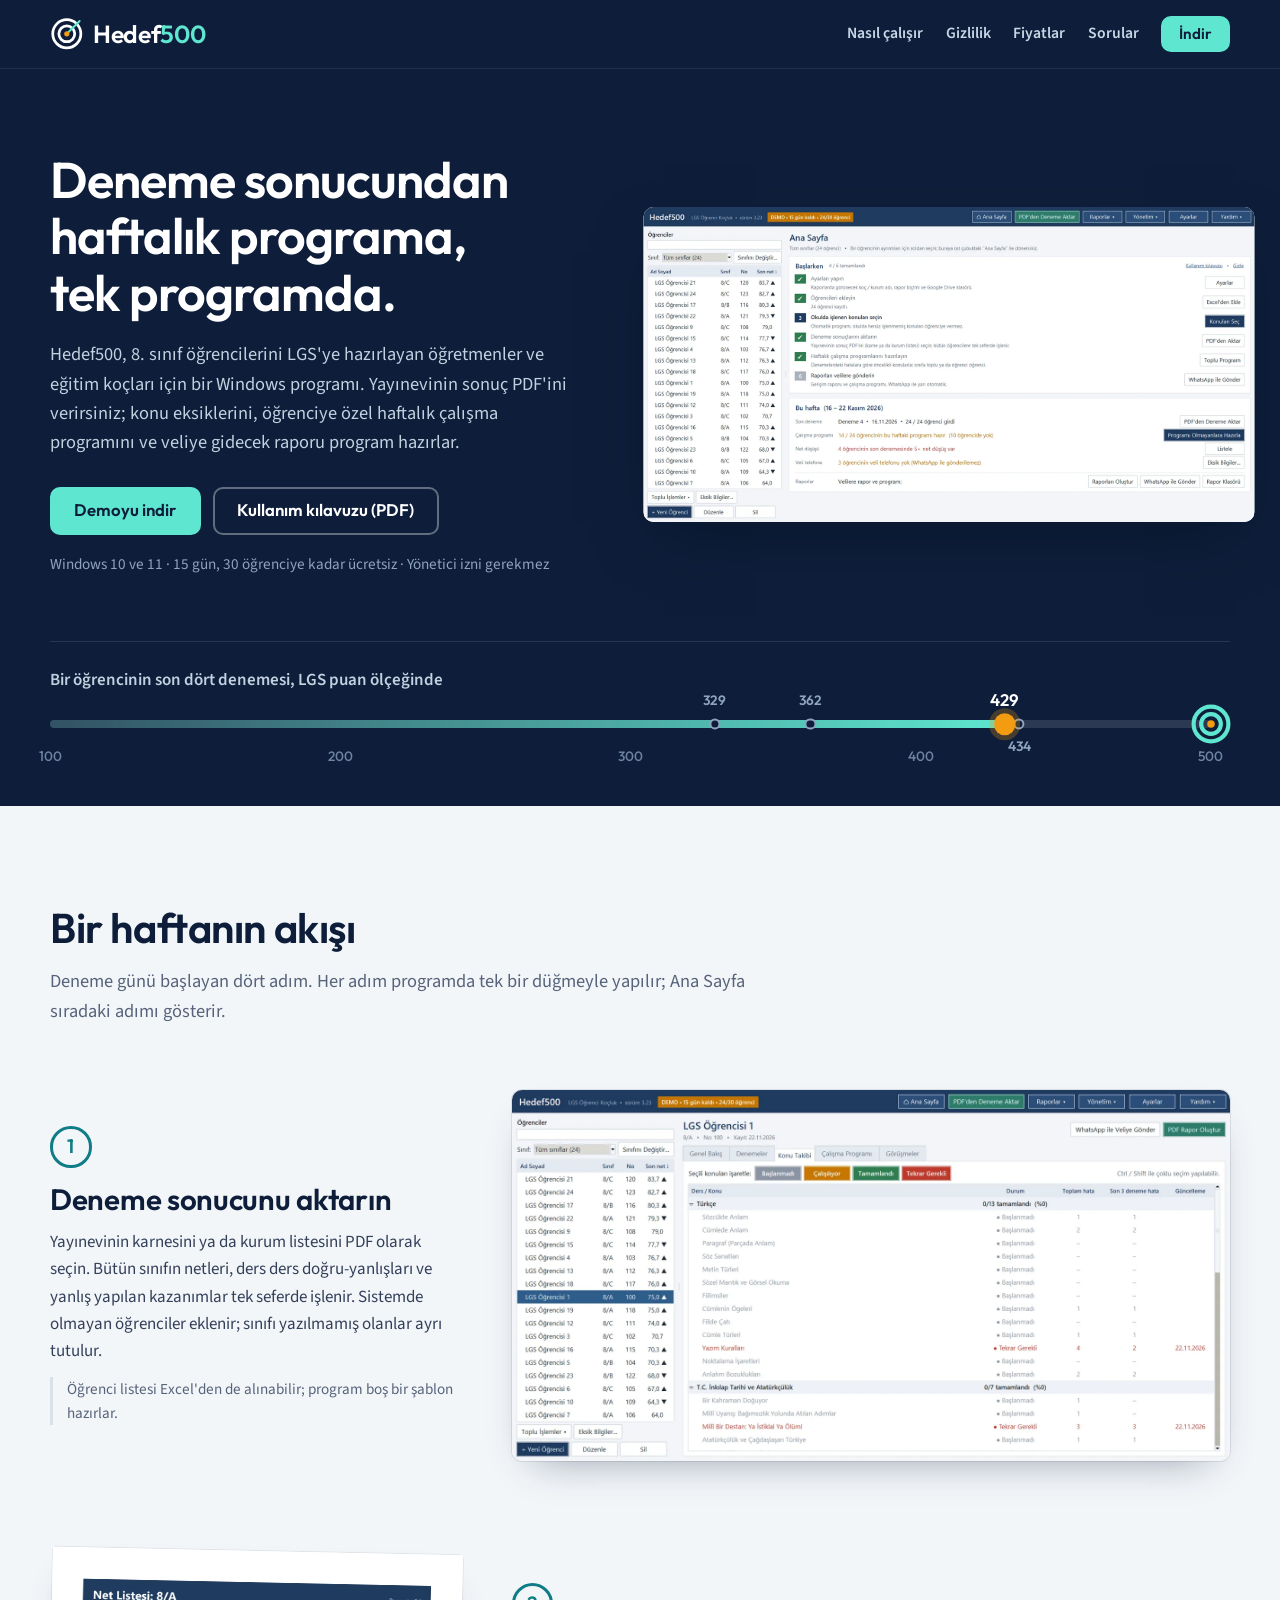
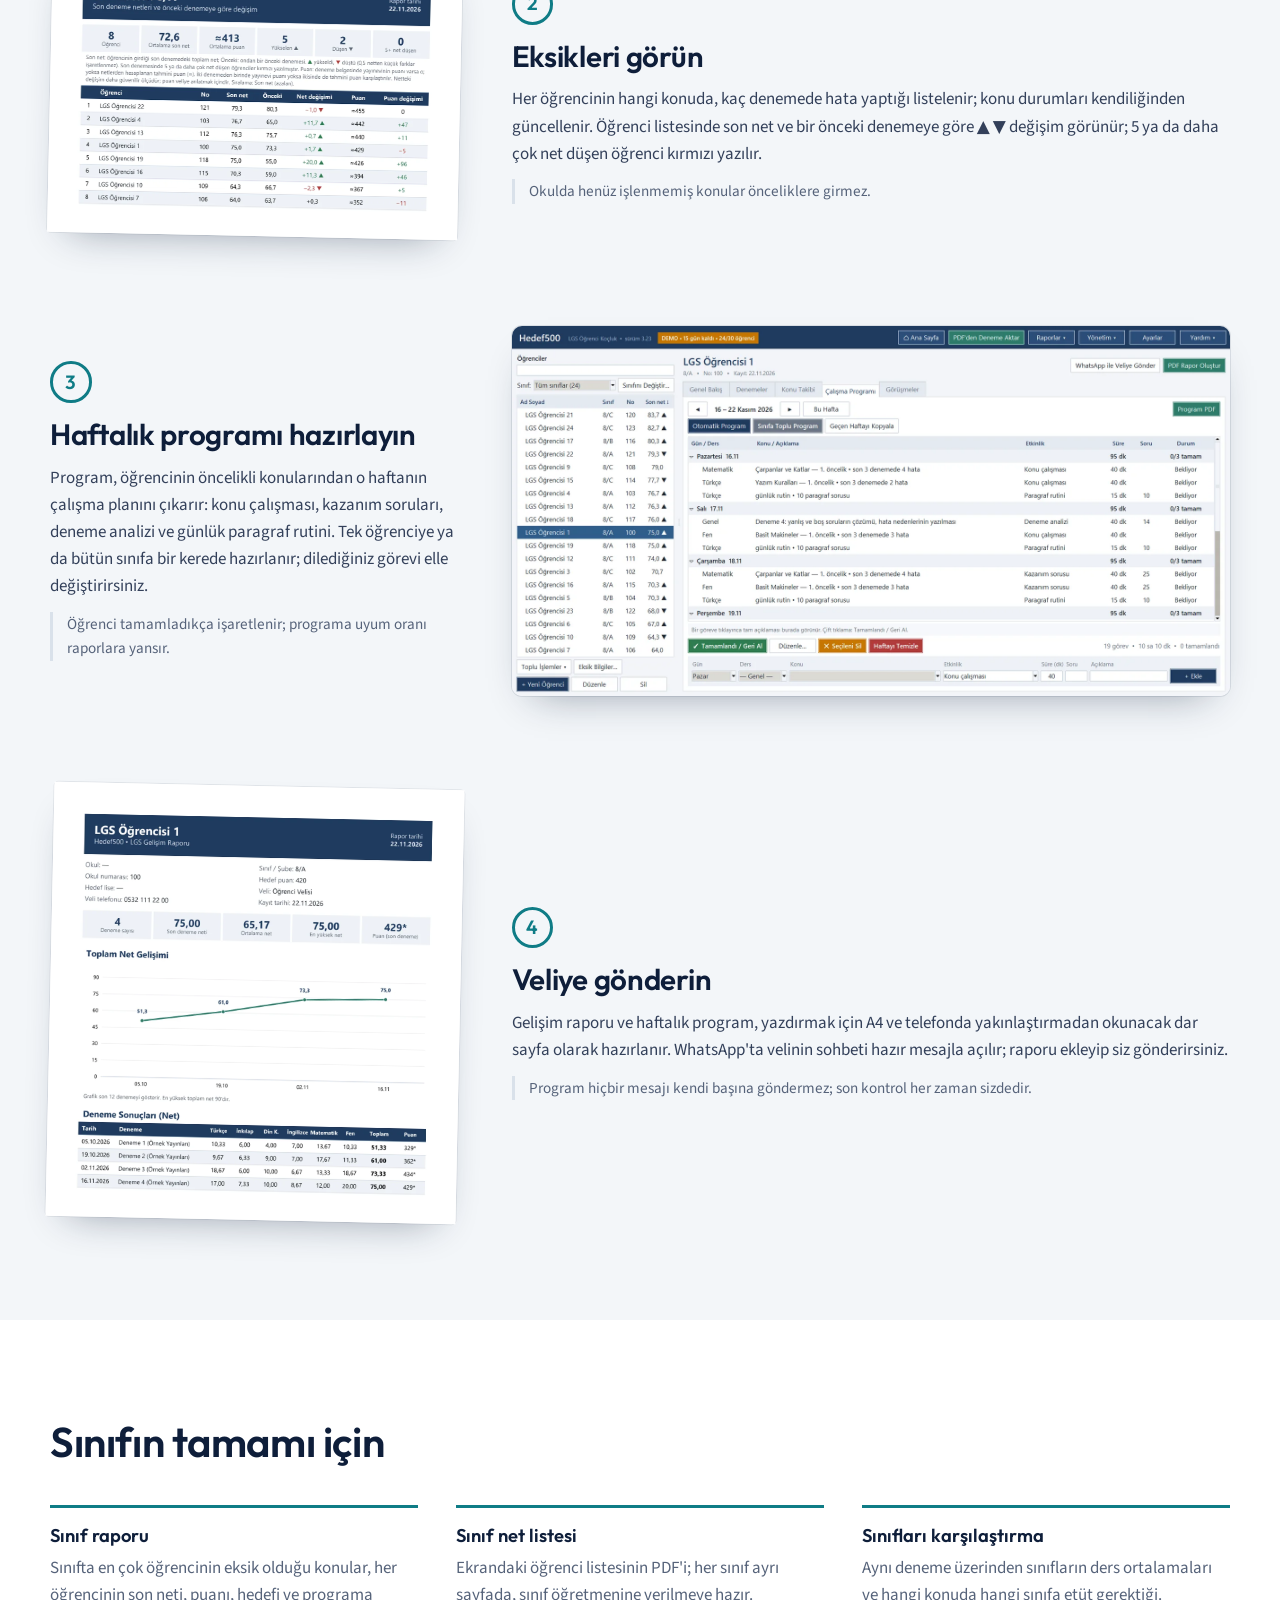
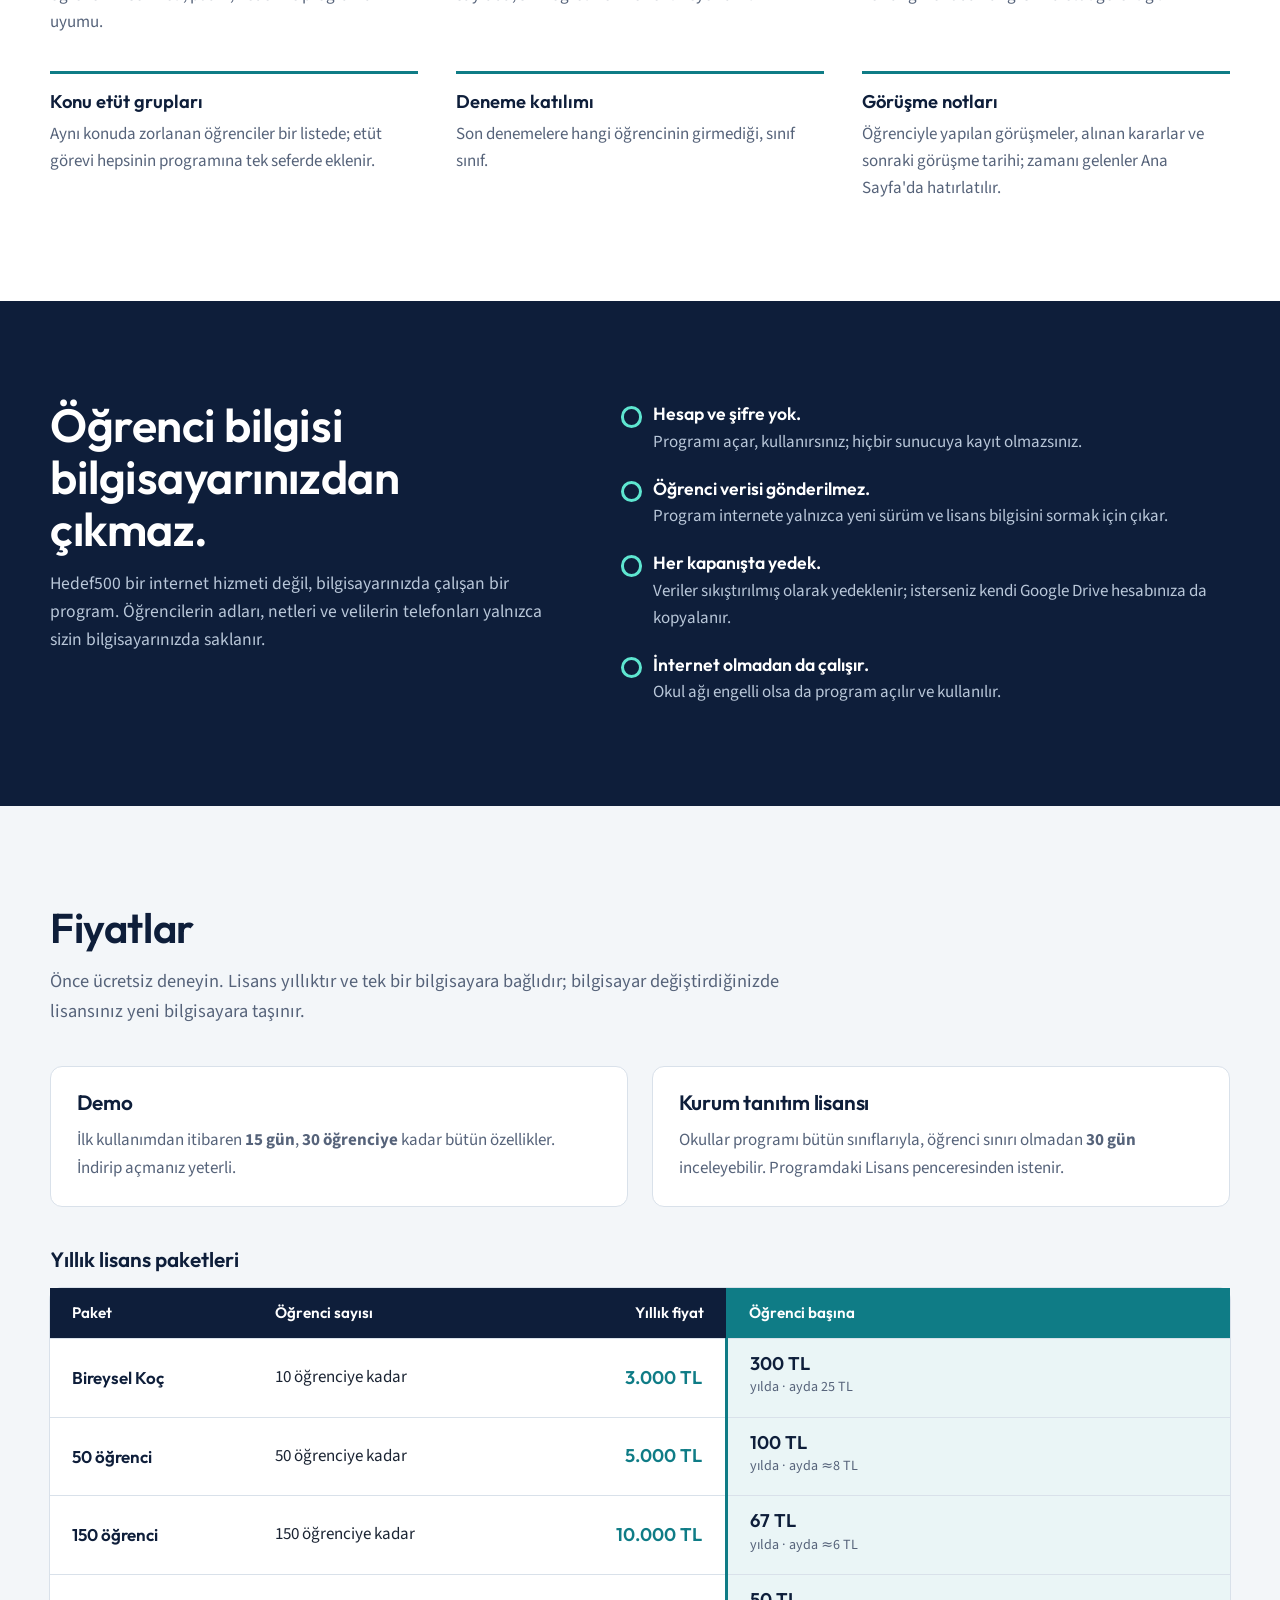
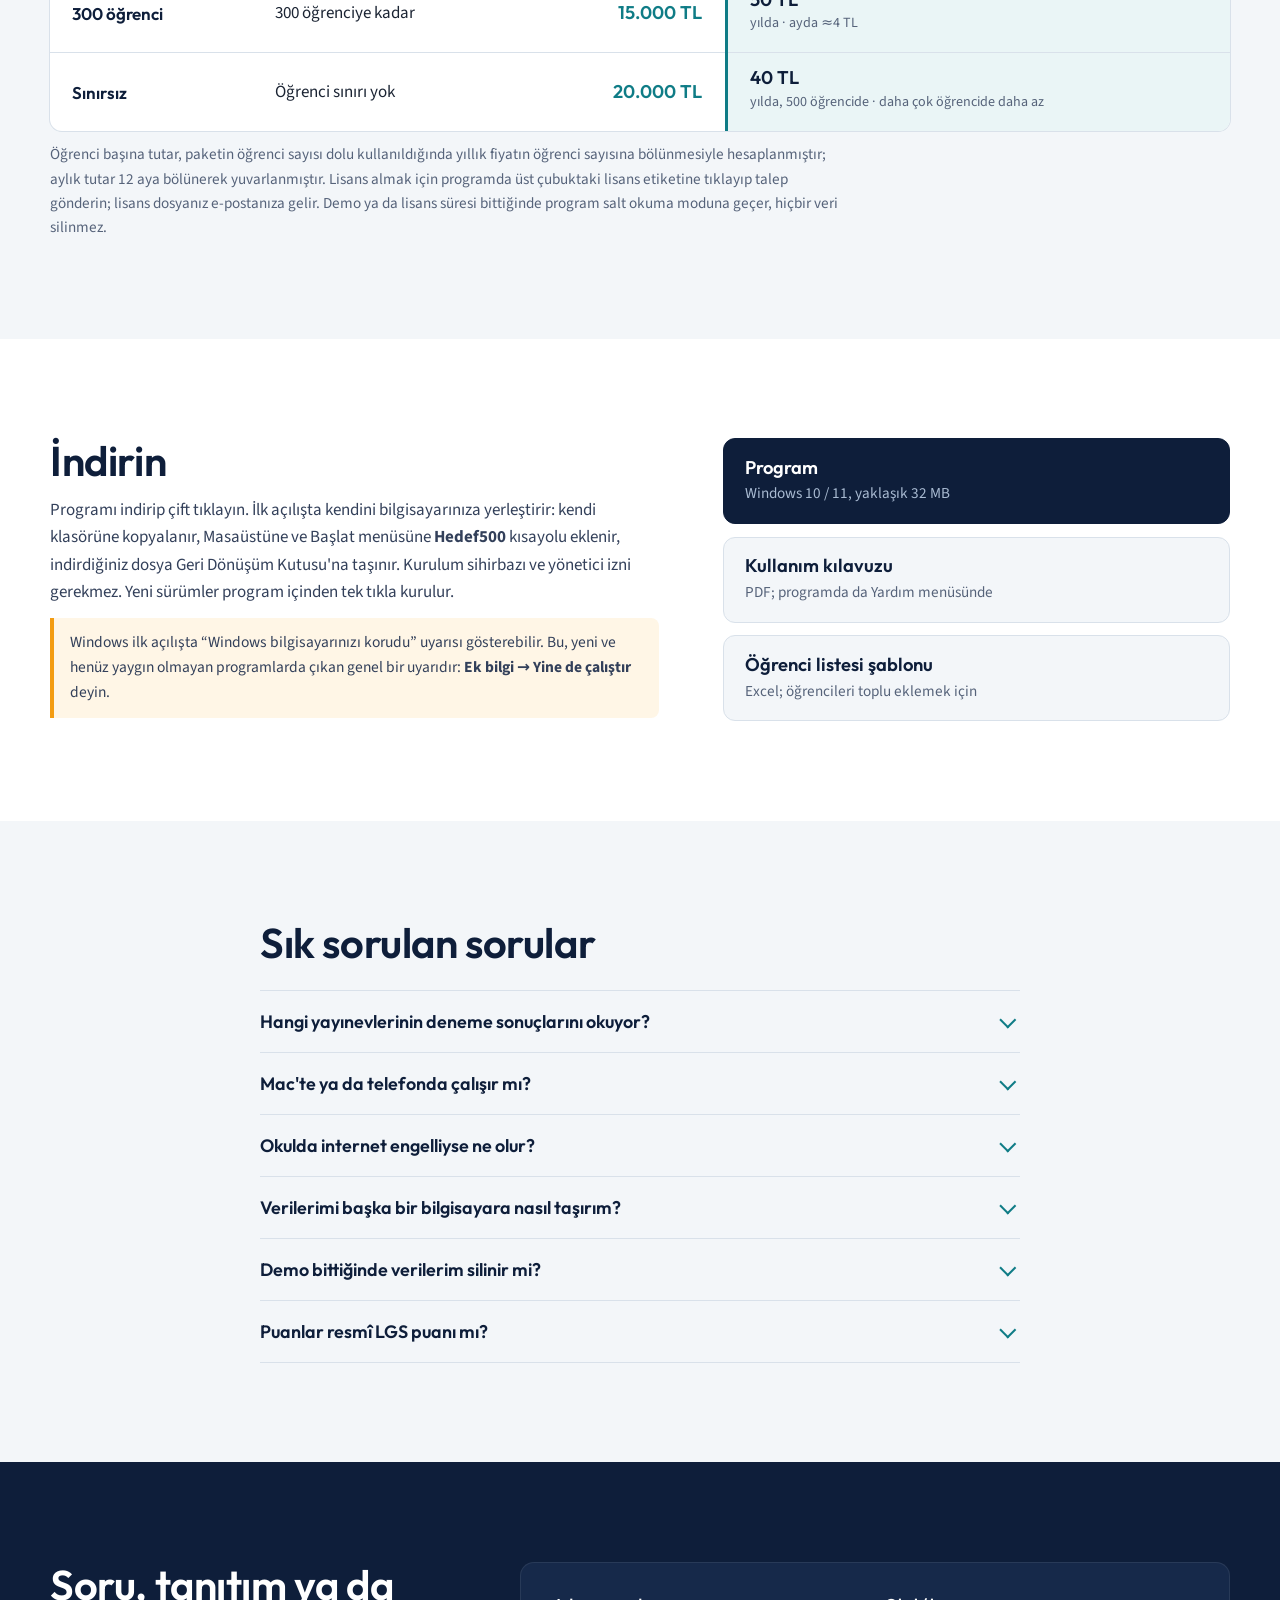
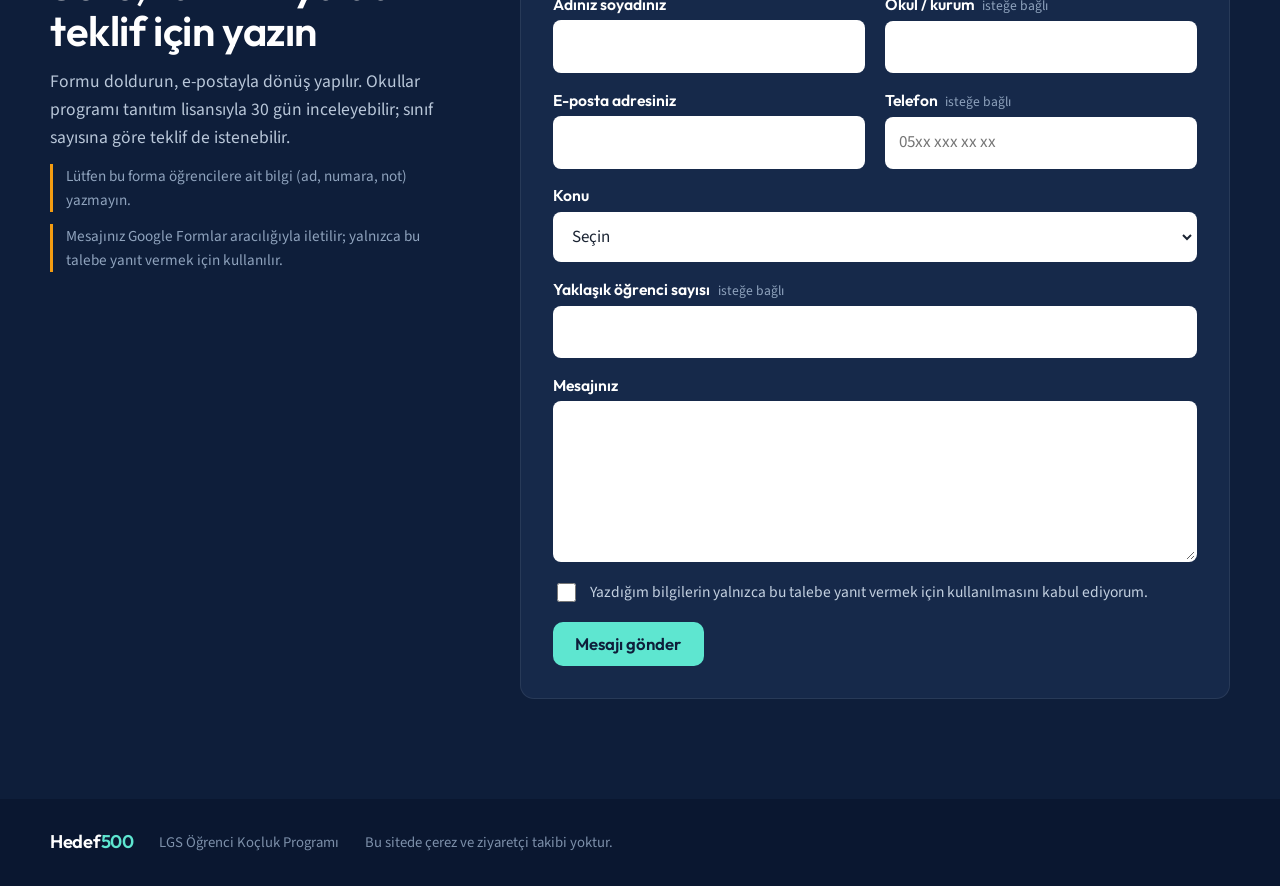
==== commit 6df5aa1c: "İndirme: Hedef500.exe ve yeni dosya adları; sorusuz kurulum metni Co-Authored-By: Claude Opus 5.5 <n" ====
--- a/index.html
+++ b/index.html
@@ -47,8 +47,8 @@
       <h1>Deneme sonucundan haftalık programa, tek programda.</h1>
       <p class="giris-alt">Hedef500, 8. sınıf öğrencilerini LGS'ye hazırlayan öğretmenler ve eğitim koçları için bir Windows programı. Yayınevinin sonuç PDF'ini verirsiniz; konu eksiklerini, öğrenciye özel haftalık çalışma programını ve veliye gidecek raporu program hazırlar.</p>
       <div class="giris-dugmeler">
-        <a class="dugme" href="https://github.com/satabey-prog/lgs-kocluk/releases/latest/download/LGS-Kocluk.exe">Demoyu indir</a>
-        <a class="dugme dugme-ikincil" href="https://github.com/satabey-prog/lgs-kocluk/releases/latest/download/LGS-Kocluk-Kullanim-Kilavuzu.pdf">Kullanım kılavuzu (PDF)</a>
+        <a class="dugme" href="https://github.com/hedef500/lgs-kocluk/releases/latest/download/Hedef500.exe">Demoyu indir</a>
+        <a class="dugme dugme-ikincil" href="https://github.com/hedef500/lgs-kocluk/releases/latest/download/Hedef500-Kullanim-Kilavuzu.pdf">Kullanım kılavuzu (PDF)</a>
       </div>
       <p class="giris-not">Windows 10 ve 11 · 15 gün, 30 öğrenciye kadar ücretsiz · Yönetici izni gerekmez</p>
     </div>
@@ -185,13 +185,13 @@
   <div class="kap indir">
     <div>
       <h2>İndirin</h2>
-      <p>Programı indirip çift tıklayın. İlk açılışta bilgisayarınıza yerleştirilmesini önerir: kendi klasörüne kopyalanır, Masaüstüne ve Başlat menüsüne kısayol eklenir. Kurulum sihirbazı ve yönetici izni gerekmez. Yeni sürümler program içinden tek tıkla kurulur.</p>
+      <p>Programı indirip çift tıklayın. İlk açılışta kendini bilgisayarınıza yerleştirir: kendi klasörüne kopyalanır, Masaüstüne ve Başlat menüsüne <strong>Hedef500</strong> kısayolu eklenir, indirdiğiniz dosya Geri Dönüşüm Kutusu'na taşınır. Kurulum sihirbazı ve yönetici izni gerekmez. Yeni sürümler program içinden tek tıkla kurulur.</p>
       <p class="uyari-not">Windows ilk açılışta “Windows bilgisayarınızı korudu” uyarısı gösterebilir. Bu, yeni ve henüz yaygın olmayan programlarda çıkan genel bir uyarıdır: <strong>Ek bilgi → Yine de çalıştır</strong> deyin.</p>
     </div>
     <ul class="dosyalar">
-      <li><a href="https://github.com/satabey-prog/lgs-kocluk/releases/latest/download/LGS-Kocluk.exe"><strong>Program</strong><span>Windows 10 / 11, yaklaşık 32 MB</span></a></li>
-      <li><a href="https://github.com/satabey-prog/lgs-kocluk/releases/latest/download/LGS-Kocluk-Kullanim-Kilavuzu.pdf"><strong>Kullanım kılavuzu</strong><span>PDF; programda da Yardım menüsünde</span></a></li>
-      <li><a href="https://github.com/satabey-prog/lgs-kocluk/releases/latest/download/LGS-Kocluk-Ogrenci-Listesi-Sablonu.xlsx"><strong>Öğrenci listesi şablonu</strong><span>Excel; öğrencileri toplu eklemek için</span></a></li>
+      <li><a href="https://github.com/hedef500/lgs-kocluk/releases/latest/download/Hedef500.exe"><strong>Program</strong><span>Windows 10 / 11, yaklaşık 32 MB</span></a></li>
+      <li><a href="https://github.com/hedef500/lgs-kocluk/releases/latest/download/Hedef500-Kullanim-Kilavuzu.pdf"><strong>Kullanım kılavuzu</strong><span>PDF; programda da Yardım menüsünde</span></a></li>
+      <li><a href="https://github.com/hedef500/lgs-kocluk/releases/latest/download/Hedef500-Ogrenci-Listesi-Sablonu.xlsx"><strong>Öğrenci listesi şablonu</strong><span>Excel; öğrencileri toplu eklemek için</span></a></li>
     </ul>
   </div>
 </section>
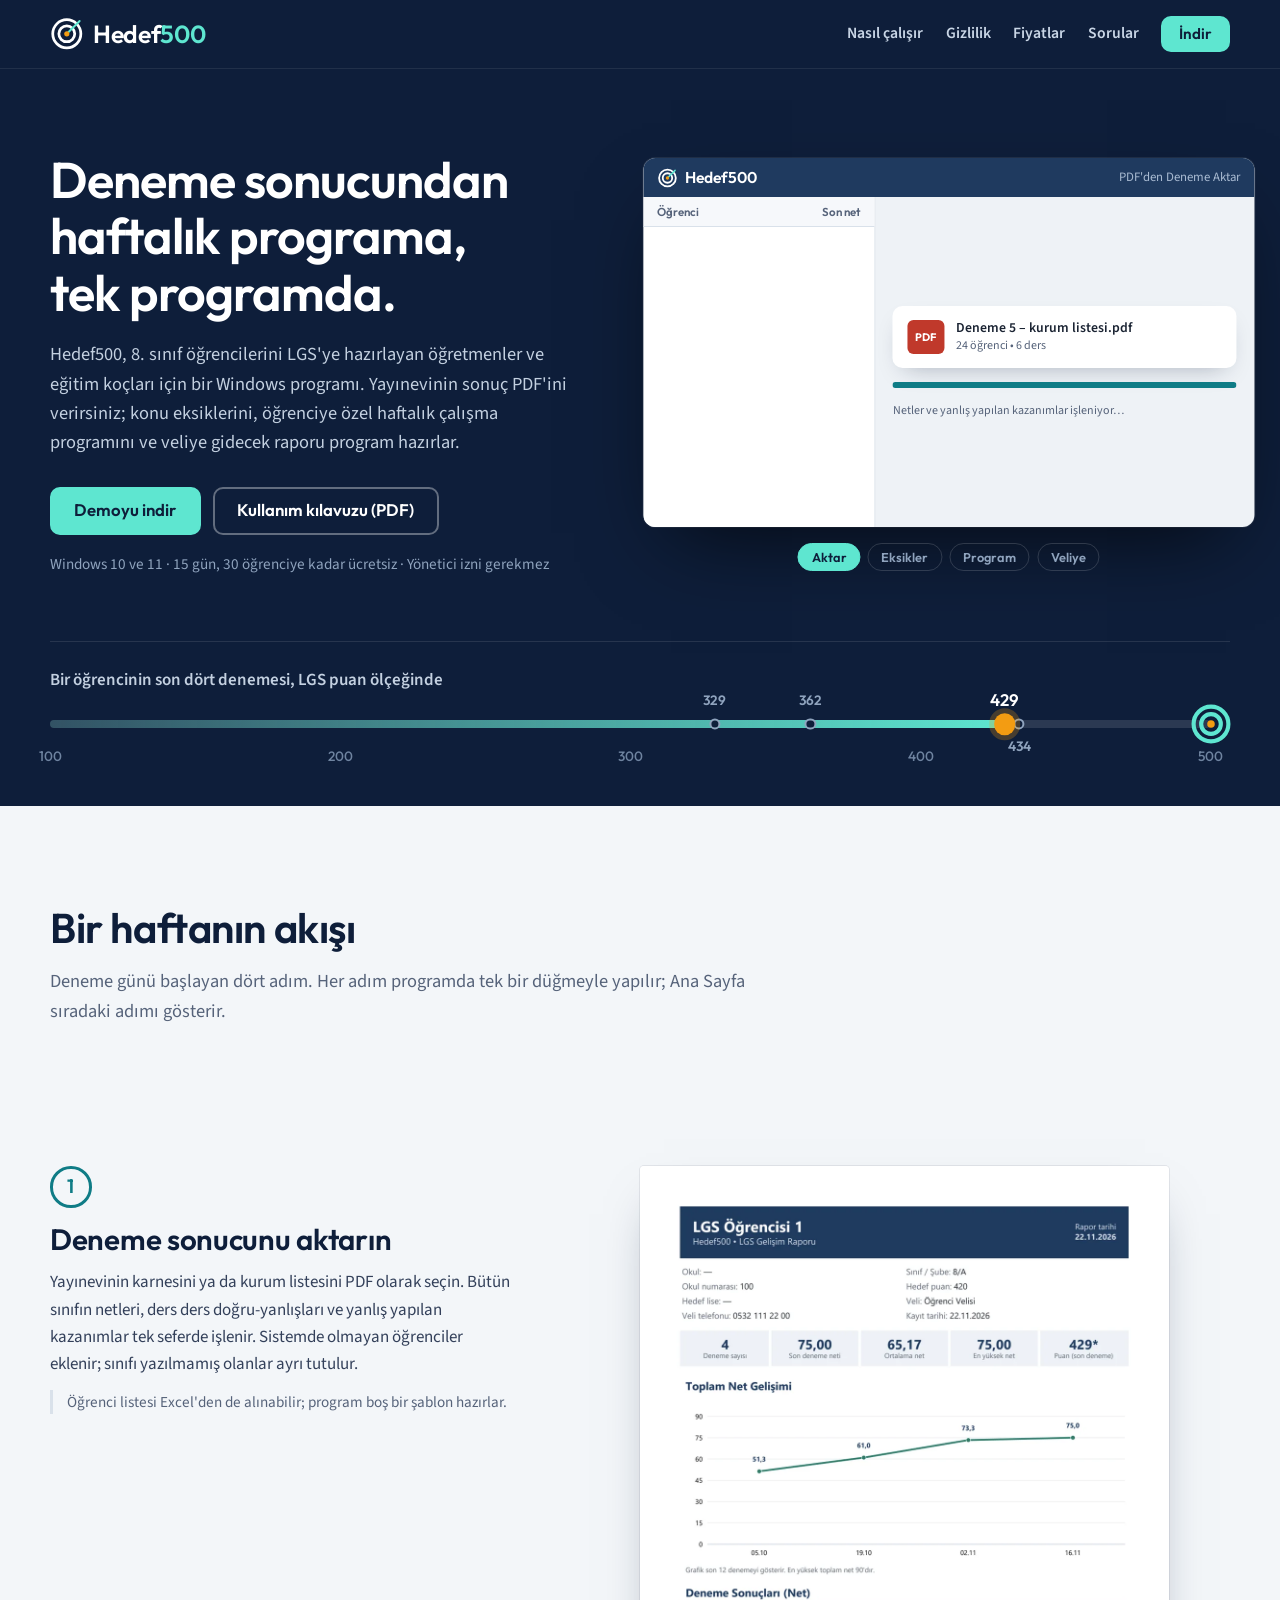
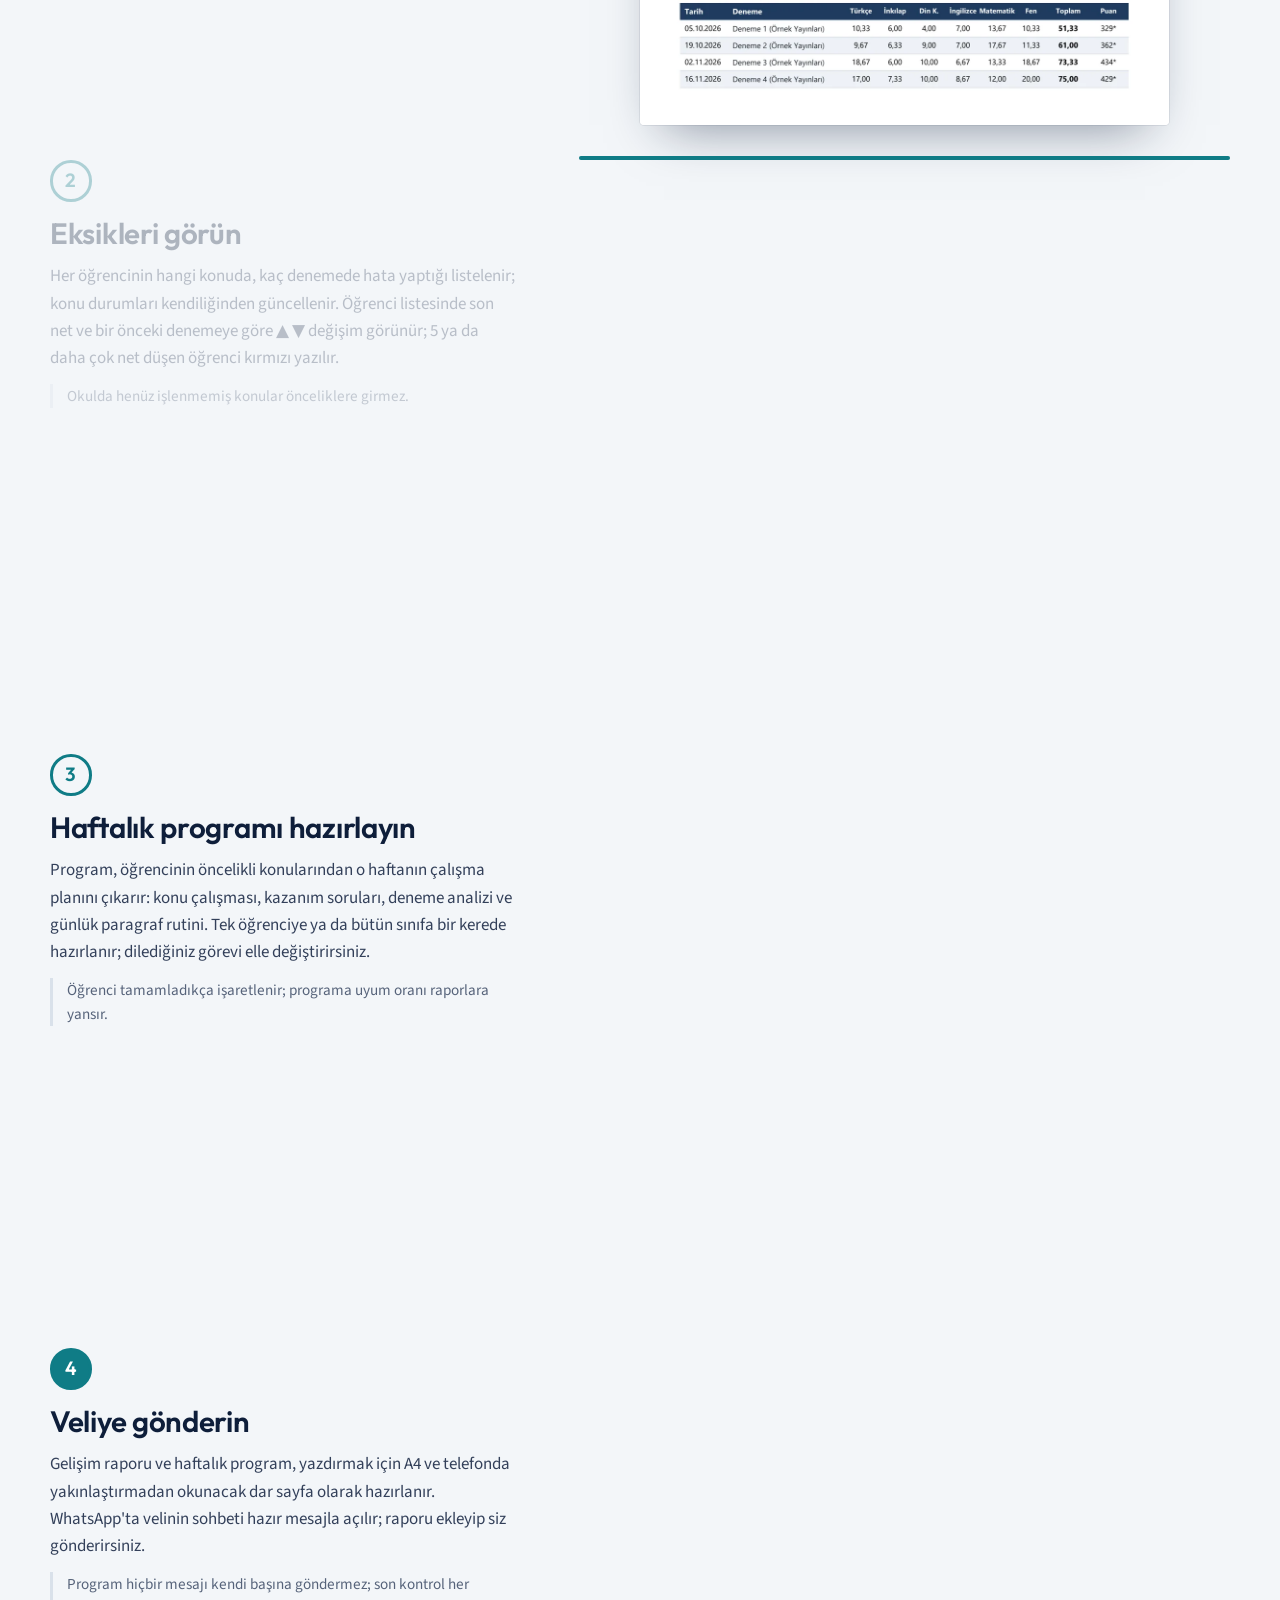
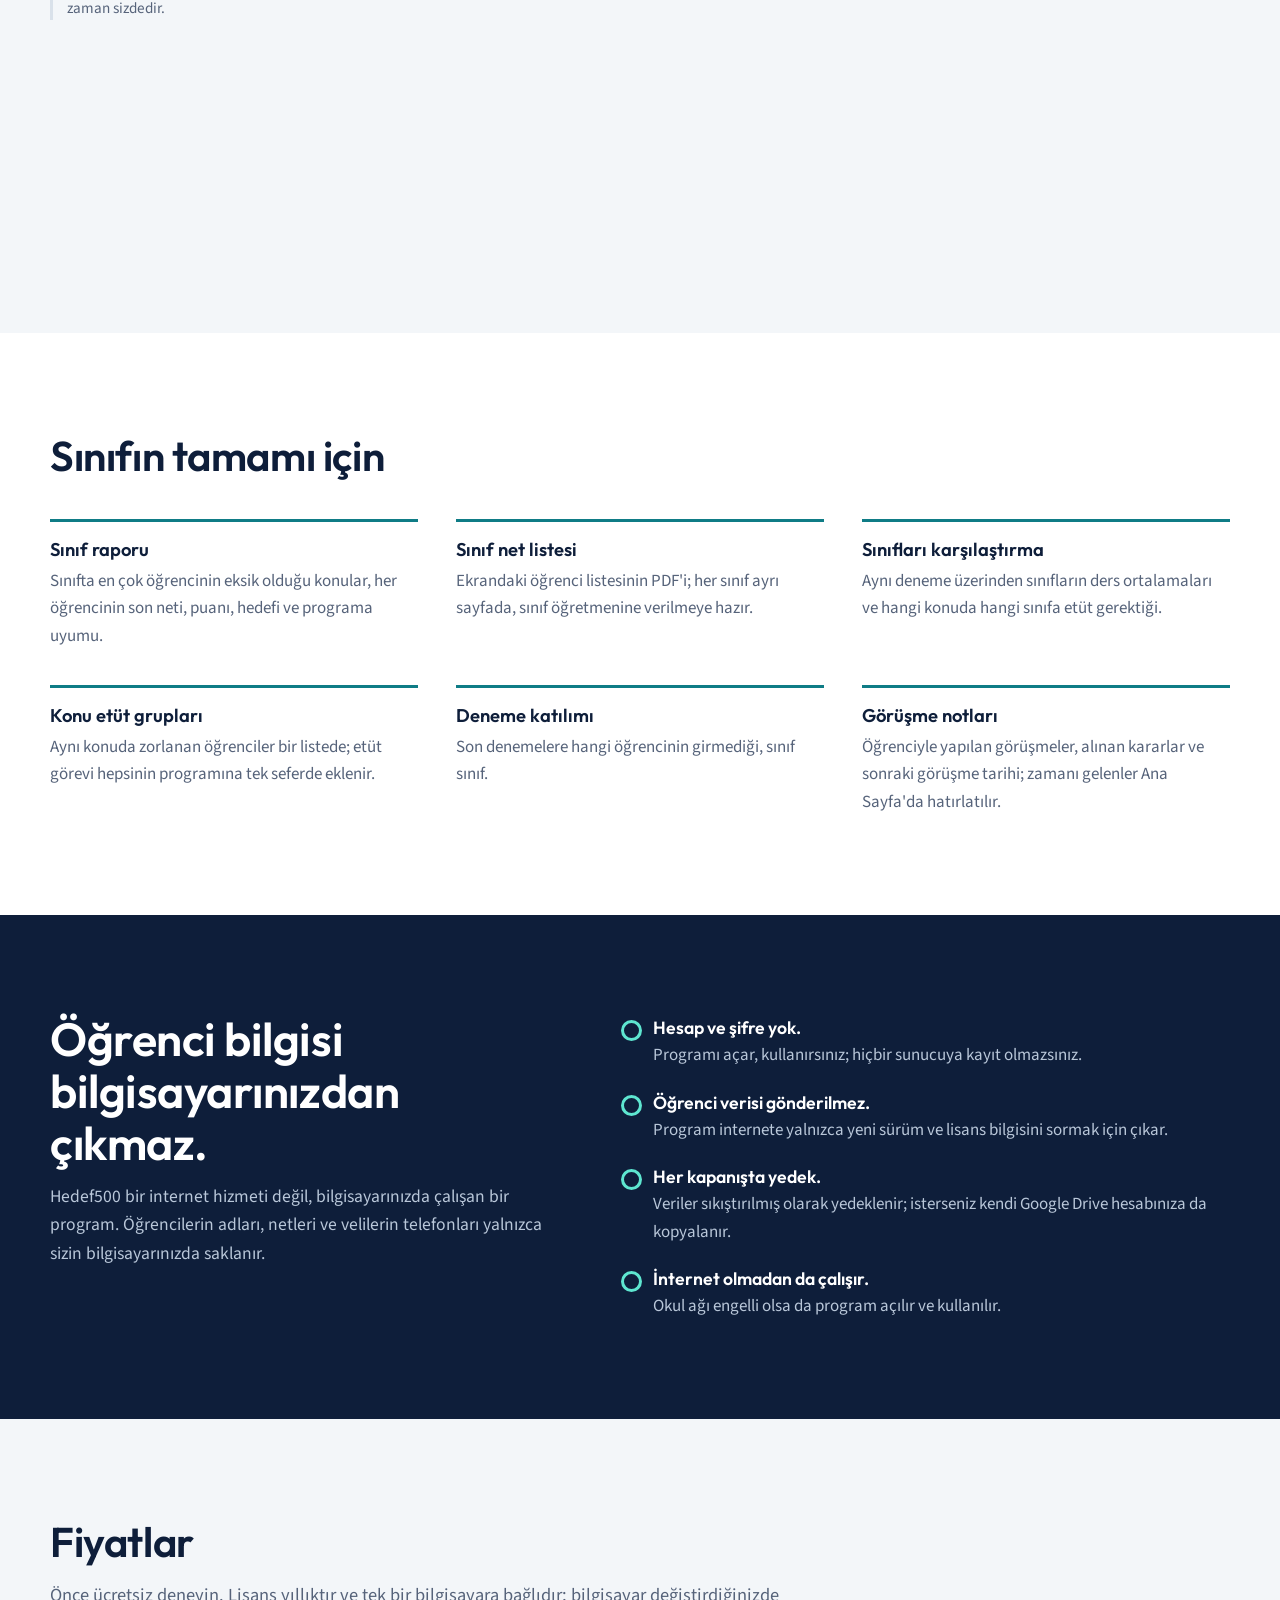
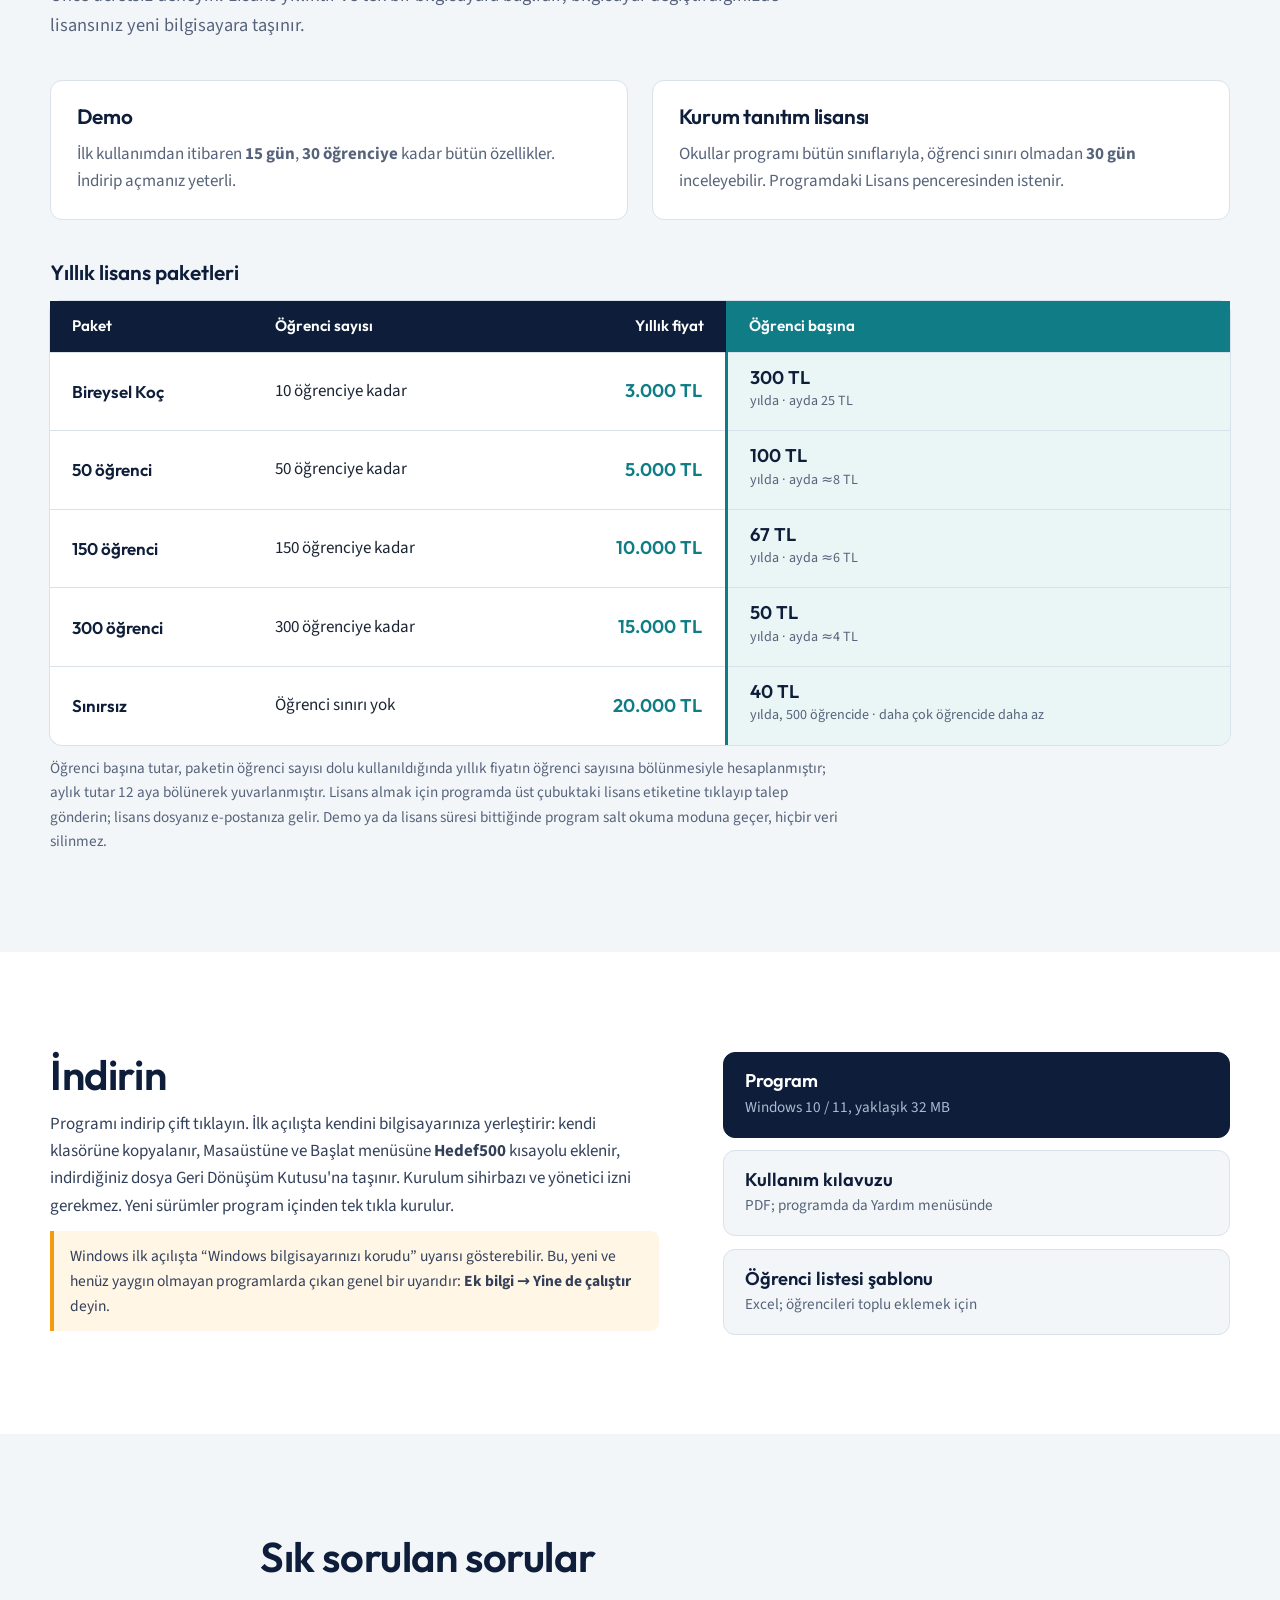
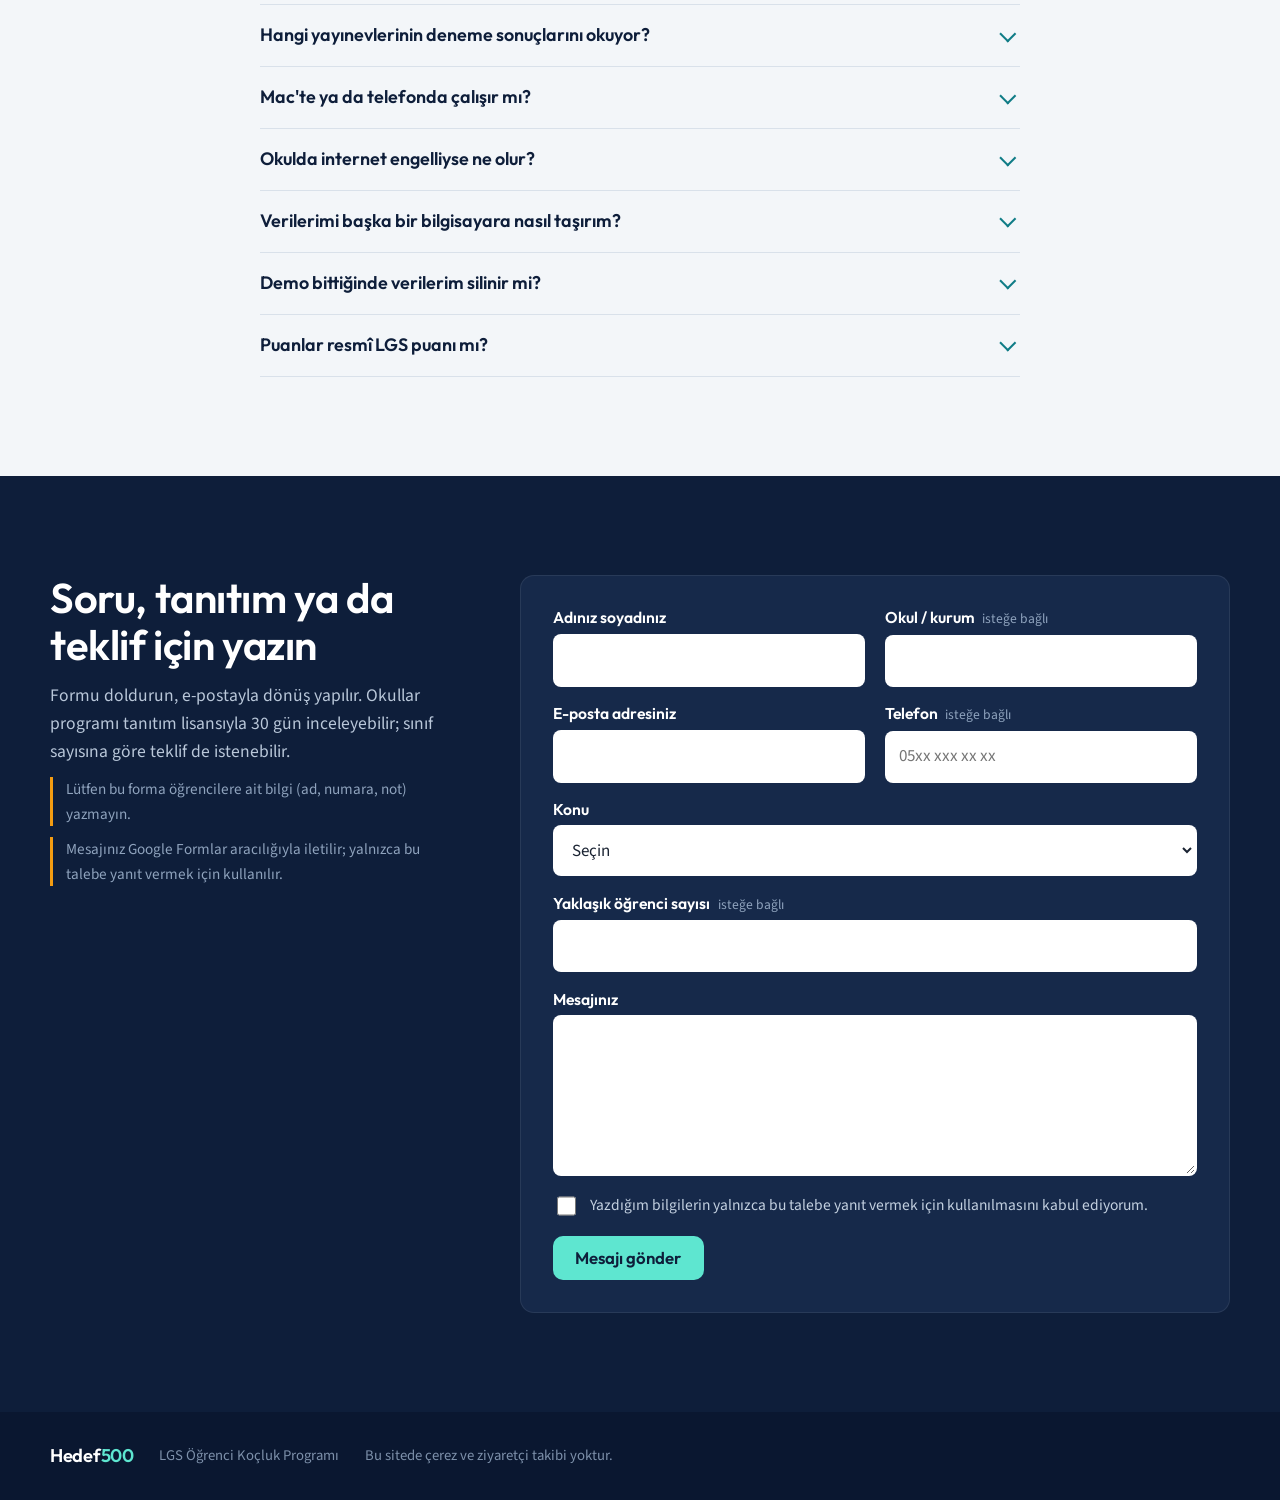
==== commit 7e3aaddd: "Animasyonlu tasarım: canlı ürün penceresi, kaydırmalı akış, sayaçlar Co-Authored-By: Claude Opus 5.5" ====
--- a/index.html
+++ b/index.html
@@ -52,8 +52,53 @@
       </div>
       <p class="giris-not">Windows 10 ve 11 · 15 gün, 30 öğrenciye kadar ücretsiz · Yönetici izni gerekmez</p>
     </div>
-    <figure class="pencere giris-gorsel">
-      <img src="gorseller/ana_sayfa.webp" width="1600" height="826" alt="Hedef500 Ana Sayfa: solda öğrenci listesi ve son netleri, sağda başlangıç adımları ve bu haftanın durumu">
+    <!-- Canlı ürün: kodla çizilmiş program penceresi; site.js sahneleri sırayla oynatır (data-adim 0–4) -->
+    <figure class="canli giris-gorsel" id="canli" data-adim="4"
+            aria-label="Canlandırma: deneme PDF'i aktarılıyor, öğrenci netleri doluyor, haftalık program hazırlanıyor, rapor veliye gönderilmeye hazır">
+      <div class="canli-pencere" aria-hidden="true">
+        <div class="canli-ust">
+          <svg class="canli-isaret" viewBox="-110 -110 220 220"><circle r="92" fill="none" stroke="#fff" stroke-width="20"/><circle r="52" fill="none" stroke="#fff" stroke-width="20"/><line x1="0" y1="0" x2="84" y2="-84" stroke="#5EE6D0" stroke-width="16" stroke-linecap="round"/><circle r="18" fill="#F39C12"/></svg>
+          <b>Hedef500</b>
+          <span class="canli-baslik"><span data-baslik="1">PDF'den Deneme Aktar</span><span data-baslik="2">Öğrenciler • Son net</span><span data-baslik="3">Çalışma Programı</span><span data-baslik="4">Veliye Gönder</span></span>
+        </div>
+        <div class="canli-govde">
+          <div class="canli-liste">
+            <div class="canli-liste-bas"><span>Öğrenci</span><span>Son net</span></div>
+            <div class="satir" style="--i:0"><span>LGS Öğrencisi 7</span><b class="artis">83,7 ▲</b></div>
+            <div class="satir" style="--i:1"><span>LGS Öğrencisi 12</span><b class="artis">79,3 ▲</b></div>
+            <div class="satir" style="--i:2"><span>LGS Öğrencisi 3</span><b>76,0</b></div>
+            <div class="satir dusus" style="--i:3"><span>LGS Öğrencisi 18</span><b>64,3 ▼</b></div>
+            <div class="satir" style="--i:4"><span>LGS Öğrencisi 21</span><b class="artis">70,3 ▲</b></div>
+            <div class="satir" style="--i:5"><span>LGS Öğrencisi 5</span><b class="artis">68,0 ▲</b></div>
+          </div>
+          <div class="canli-sahne">
+            <div class="sahne-pdf">
+              <div class="pdf-kart"><span class="pdf-simge">PDF</span><span><b>Deneme 5 – kurum listesi.pdf</b><small>24 öğrenci • 6 ders</small></span></div>
+              <div class="pdf-cubuk"><i></i></div>
+              <small class="pdf-yazi">Netler ve yanlış yapılan kazanımlar işleniyor…</small>
+            </div>
+            <div class="sahne-eksik">
+              <b class="eksik-baslik">LGS Öğrencisi 18 • öncelikli konular</b>
+              <div class="eksik" style="--i:0;--w:92%"><span>Matematik • Çarpanlar ve Katlar</span><small>son 3 denemede 4 hata</small><i></i></div>
+              <div class="eksik" style="--i:1;--w:70%"><span>Türkçe • Sözcükte Anlam</span><small>son 3 denemede 3 hata</small><i></i></div>
+              <div class="eksik" style="--i:2;--w:62%"><span>Fen • Basit Makineler</span><small>son 3 denemede 3 hata</small><i></i></div>
+              <div class="eksik" style="--i:3;--w:38%"><span>İnkılap • Bir Kahraman Doğuyor</span><small>son 3 denemede 2 hata</small><i></i></div>
+            </div>
+            <div class="sahne-program">
+              <div class="gun"><b>Pzt</b><span class="kart tur" style="--i:0">Türkçe<small>Sözcükte Anlam</small></span><span class="kart mat" style="--i:5">Mat.<small>Çarpanlar ve Katlar</small></span></div>
+              <div class="gun"><b>Sal</b><span class="kart fen" style="--i:1">Fen<small>Mevsimler</small></span><span class="kart tur" style="--i:6">Paragraf<small>20 soru</small></span></div>
+              <div class="gun"><b>Çar</b><span class="kart mat" style="--i:2">Mat.<small>Kazanım sorusu</small></span><span class="kart ink" style="--i:7">İnkılap<small>Kahraman Doğuyor</small></span></div>
+              <div class="gun"><b>Per</b><span class="kart tur" style="--i:3">Türkçe<small>Yazım Kuralları</small></span><span class="kart fen" style="--i:8">Fen<small>Yeni nesil</small></span></div>
+              <div class="gun"><b>Cum</b><span class="kart ing" style="--i:4">İng.<small>Friendship</small></span><span class="kart mat" style="--i:9">Mat.<small>Üslü İfadeler</small></span></div>
+              <div class="rutin" style="--i:10"><b>Her gün</b><span>Paragraf 20 soru</span><span>Kitap 30 dk</span><span>Kelime 15</span></div>
+            </div>
+            <div class="canli-bildirim"><span class="tik">✓</span><span><b>Gelişim raporu ve program hazır</b><small>A4 + telefon • WhatsApp'ta veliye gönderilmeye hazır</small></span></div>
+          </div>
+        </div>
+      </div>
+      <ol class="canli-adimlar" aria-hidden="true">
+        <li data-n="1">Aktar</li><li data-n="2">Eksikler</li><li data-n="3">Program</li><li data-n="4">Veliye</li>
+      </ol>
     </figure>
   </div>
 
@@ -80,44 +125,53 @@
     <h2>Bir haftanın akışı</h2>
     <p class="bolum-giris">Deneme günü başlayan dört adım. Her adım programda tek bir düğmeyle yapılır; Ana Sayfa sıradaki adımı gösterir.</p>
 
+    <div class="akis">
     <ol class="adimlar">
-      <li class="adim">
+      <li class="adim" data-adim="1">
         <div class="adim-metin">
           <span class="adim-no" aria-hidden="true">1</span>
           <h3>Deneme sonucunu aktarın</h3>
           <p>Yayınevinin karnesini ya da kurum listesini PDF olarak seçin. Bütün sınıfın netleri, ders ders doğru-yanlışları ve yanlış yapılan kazanımlar tek seferde işlenir. Sistemde olmayan öğrenciler eklenir; sınıfı yazılmamış olanlar ayrı tutulur.</p>
           <p class="adim-ayrinti">Öğrenci listesi Excel'den de alınabilir; program boş bir şablon hazırlar.</p>
         </div>
-        <figure class="pencere"><img src="gorseller/konu.webp" width="1600" height="826" loading="lazy" alt="Konu takibi: her dersin konuları, toplam hata sayıları ve konu durumları"></figure>
+        <figure class="pencere adim-gorsel"><img src="gorseller/konu.webp" width="1600" height="826" loading="lazy" alt="Konu takibi: her dersin konuları, toplam hata sayıları ve konu durumları"></figure>
       </li>
-      <li class="adim">
+      <li class="adim" data-adim="2">
         <div class="adim-metin">
           <span class="adim-no" aria-hidden="true">2</span>
           <h3>Eksikleri görün</h3>
           <p>Her öğrencinin hangi konuda, kaç denemede hata yaptığı listelenir; konu durumları kendiliğinden güncellenir. Öğrenci listesinde son net ve bir önceki denemeye göre ▲ ▼ değişim görünür; 5 ya da daha çok net düşen öğrenci kırmızı yazılır.</p>
           <p class="adim-ayrinti">Okulda henüz işlenmemiş konular önceliklere girmez.</p>
         </div>
-        <figure class="kagit"><img src="gorseller/net_listesi.webp" width="1100" height="765" loading="lazy" alt="Sınıf net listesi PDF'i: öğrencilerin son net, önceki net, net değişimi ve puan değişimi"></figure>
+        <figure class="kagit adim-gorsel"><img src="gorseller/net_listesi.webp" width="1100" height="765" loading="lazy" alt="Sınıf net listesi PDF'i: öğrencilerin son net, önceki net, net değişimi ve puan değişimi"></figure>
       </li>
-      <li class="adim">
+      <li class="adim" data-adim="3">
         <div class="adim-metin">
           <span class="adim-no" aria-hidden="true">3</span>
           <h3>Haftalık programı hazırlayın</h3>
           <p>Program, öğrencinin öncelikli konularından o haftanın çalışma planını çıkarır: konu çalışması, kazanım soruları, deneme analizi ve günlük paragraf rutini. Tek öğrenciye ya da bütün sınıfa bir kerede hazırlanır; dilediğiniz görevi elle değiştirirsiniz.</p>
           <p class="adim-ayrinti">Öğrenci tamamladıkça işaretlenir; programa uyum oranı raporlara yansır.</p>
         </div>
-        <figure class="pencere"><img src="gorseller/program.webp" width="1600" height="826" loading="lazy" alt="Çalışma programı: günlere göre ders, konu, etkinlik, süre ve durum"></figure>
+        <figure class="pencere adim-gorsel"><img src="gorseller/program.webp" width="1600" height="826" loading="lazy" alt="Çalışma programı: günlere göre ders, konu, etkinlik, süre ve durum"></figure>
       </li>
-      <li class="adim">
+      <li class="adim" data-adim="4">
         <div class="adim-metin">
           <span class="adim-no" aria-hidden="true">4</span>
           <h3>Veliye gönderin</h3>
           <p>Gelişim raporu ve haftalık program, yazdırmak için A4 ve telefonda yakınlaştırmadan okunacak dar sayfa olarak hazırlanır. WhatsApp'ta velinin sohbeti hazır mesajla açılır; raporu ekleyip siz gönderirsiniz.</p>
           <p class="adim-ayrinti">Program hiçbir mesajı kendi başına göndermez; son kontrol her zaman sizdedir.</p>
         </div>
-        <figure class="kagit"><img src="gorseller/gelisim_raporu.webp" width="1100" height="1164" loading="lazy" alt="Öğrenci gelişim raporu: özet bilgiler, toplam net grafiği ve deneme sonuçları tablosu"></figure>
+        <figure class="kagit adim-gorsel"><img src="gorseller/gelisim_raporu.webp" width="1100" height="1164" loading="lazy" alt="Öğrenci gelişim raporu: özet bilgiler, toplam net grafiği ve deneme sonuçları tablosu"></figure>
       </li>
     </ol>
+      <div class="akis-sahne" aria-hidden="true">
+        <figure class="sahne-kare kare-pencere" data-adim="1"><img src="gorseller/konu.webp" width="1600" height="826" loading="lazy" decoding="async" alt="Konu takibi: her dersin konuları, toplam hata sayıları ve konu durumları"></figure>
+        <figure class="sahne-kare kare-kagit" data-adim="2"><img src="gorseller/net_listesi.webp" width="1100" height="765" loading="lazy" decoding="async" alt="Sınıf net listesi PDF'i: öğrencilerin son net, önceki net, net değişimi ve puan değişimi"></figure>
+        <figure class="sahne-kare kare-pencere" data-adim="3"><img src="gorseller/program.webp" width="1600" height="826" loading="lazy" decoding="async" alt="Çalışma programı: günlere göre ders, konu, etkinlik, süre ve durum"></figure>
+        <figure class="sahne-kare kare-kagit" data-adim="4"><img src="gorseller/gelisim_raporu.webp" width="1100" height="1164" loading="lazy" decoding="async" alt="Öğrenci gelişim raporu: özet bilgiler, toplam net grafiği ve deneme sonuçları tablosu"></figure>
+        <div class="akis-ilerleme"><i></i></div>
+      </div>
+    </div>
   </div>
 </section>
 
@@ -296,6 +350,7 @@
     <span>Bu sitede çerez ve ziyaretçi takibi yoktur.</span>
   </div>
 </footer>
+<script src="site.js" defer></script>
 <script>
 (function () {
   var form = document.getElementById("iletisim-formu"), cerceve = document.getElementById("form-cevap"),
--- a/stil.css
+++ b/stil.css
@@ -49,7 +49,10 @@
 
 /* üst çubuk */
 .ust { position: sticky; top: 0; z-index: 10; background: var(--gece); border-bottom: 1px solid rgba(255, 255, 255, 0.08); }
-.ust-ic { display: flex; align-items: center; justify-content: space-between; gap: 1rem; min-height: 4.25rem; }
+.ust-ic { display: flex; align-items: center; justify-content: space-between; gap: 1rem; min-height: 4.25rem; transition: min-height 0.25s; }
+.ust { transition: box-shadow 0.25s, background-color 0.25s; }
+.ust.kucuk { box-shadow: 0 8px 24px -12px rgba(4, 12, 28, 0.7); background: rgba(14, 30, 58, 0.96); backdrop-filter: blur(8px); }
+.ust.kucuk .ust-ic { min-height: 3.4rem; }
 .logo { display: inline-flex; align-items: center; gap: 0.6rem; text-decoration: none; color: #fff; }
 .isaret { width: 2.1rem; height: 2.1rem; color: #fff; flex: none; }
 .isaret .ok { stroke: var(--nane); }
@@ -76,17 +79,20 @@
 .cetvel-yol { position: relative; height: 0.5rem; border-radius: 99px;
   background: rgba(255, 255, 255, 0.12); margin: 0 1.2rem 0 0; }
 .cetvel-dolu { position: absolute; inset: 0 auto 0 0; width: calc((429 - 100) / 400 * 100%); border-radius: inherit;
-  background: linear-gradient(90deg, rgba(94, 230, 208, 0.15), var(--nane)); transform-origin: left; animation: dol 1.6s cubic-bezier(.2, .7, .2, 1) 0.3s both; }
+  background: linear-gradient(90deg, rgba(94, 230, 208, 0.15), var(--nane)); transform-origin: left; }
 .cetvel-iz, .cetvel-simdi, .cetvel-hedef { position: absolute; top: 50%; left: calc((var(--p) - 100) / 400 * 100%); transform: translate(-50%, -50%); }
 .cetvel-iz { width: 0.7rem; height: 0.7rem; border-radius: 50%; background: var(--gece); border: 2px solid #8FA3BD; }
 .cetvel-iz i, .cetvel-simdi i { position: absolute; bottom: 1.25rem; left: 50%; transform: translateX(-50%); font: 600 0.85rem/1 var(--baslik); font-style: normal; color: #8FA3BD; }
 .cetvel-iz:nth-of-type(3) i { bottom: auto; top: 1.25rem; }   /* 434 ile 429 yakın: etiketler üst üste binmesin */
-.cetvel-simdi { width: 1.35rem; height: 1.35rem; border-radius: 50%; background: var(--turuncu); box-shadow: 0 0 0 5px rgba(243, 156, 18, 0.25);
-  animation: kay 1.6s cubic-bezier(.2, .7, .2, 1) 0.3s both; }
+.cetvel-simdi { width: 1.35rem; height: 1.35rem; border-radius: 50%; background: var(--turuncu); box-shadow: 0 0 0 5px rgba(243, 156, 18, 0.25); }
 .cetvel-simdi i { color: #fff; font-size: 1.05rem; bottom: 1.6rem; }
 .cetvel-hedef { width: 2.6rem; height: 2.6rem; color: var(--nane); }
 .cetvel-olcek { display: flex; justify-content: space-between; margin: 1.4rem 1.2rem 0 0; color: #6F84A0; font: 500 0.85rem/1 var(--baslik); }
 .cetvel-olcek span { width: 0; display: flex; justify-content: center; }
+.js .cetvel:not(.oyna) .cetvel-dolu { transform: scaleX(0); }
+.js .cetvel:not(.oyna) .cetvel-simdi { left: 0%; }
+.js .cetvel.oyna .cetvel-dolu { animation: dol 1.6s cubic-bezier(.2, .7, .2, 1) 0.2s both; }
+.js .cetvel.oyna .cetvel-simdi { animation: kay 1.6s cubic-bezier(.2, .7, .2, 1) 0.2s both; }
 @keyframes dol { from { transform: scaleX(0); } }
 @keyframes kay { from { left: 0%; } }
 
@@ -223,5 +229,120 @@
 }
 @media (prefers-reduced-motion: reduce) {
   html { scroll-behavior: auto; }
-  .cetvel-dolu, .cetvel-simdi { animation: none; }
-}
+  .cetvel-dolu, .cetvel-simdi { animation: none !important; }
+  *, *::before, *::after { transition-duration: 0.01ms !important; transition-delay: 0s !important; }
+}
+
+/* ================= canlı ürün penceresi (giriş) ================= */
+.canli { margin: 0; }
+.canli-pencere { background: #EEF2F6; border-radius: 12px; overflow: hidden; color: var(--metin); font: 400 13px/1.3 var(--govde);
+  box-shadow: 0 34px 80px -28px rgba(0, 0, 0, 0.7), 0 0 0 1px rgba(255, 255, 255, 0.08); }
+.canli-ust { display: flex; align-items: center; gap: 0.5rem; background: #1F3A5F; color: #fff; padding: 0.6rem 0.9rem; }
+.canli-isaret { width: 20px; height: 20px; flex: none; }
+.canli-ust b { font: 600 0.98rem/1 var(--baslik); }
+.canli-baslik { margin-left: auto; position: relative; height: 1.1rem; width: 12rem; color: #A9BBD2; font-size: 0.8rem; }
+.canli-baslik span { position: absolute; right: 0; top: 0; opacity: 0; transform: translateY(6px); transition: opacity 0.35s, transform 0.35s; white-space: nowrap; }
+.canli[data-adim="1"] [data-baslik="1"], .canli[data-adim="2"] [data-baslik="2"],
+.canli[data-adim="3"] [data-baslik="3"], .canli[data-adim="4"] [data-baslik="4"] { opacity: 1; transform: none; }
+.canli-govde { display: grid; grid-template-columns: minmax(0, 38%) minmax(0, 1fr); height: 330px; }
+.canli-liste { background: #fff; border-right: 1px solid var(--cizgi); }
+.canli-liste-bas { display: flex; justify-content: space-between; padding: 0.55rem 0.9rem; font: 600 0.72rem/1 var(--baslik); color: var(--soluk);
+  border-bottom: 1px solid var(--cizgi); background: #F6F8FB; }
+.satir { display: flex; justify-content: space-between; align-items: center; padding: 0.55rem 0.9rem; border-bottom: 1px solid #EEF2F6;
+  opacity: 0; transform: translateX(-12px); transition: opacity 0.35s, transform 0.35s, background-color 0.4s; }
+.satir b { font-weight: 600; font-variant-numeric: tabular-nums; }
+.satir .artis { color: #1F7A4D; }
+.satir.dusus { color: #B23B3B; }
+.canli[data-adim="2"] .satir, .canli[data-adim="3"] .satir, .canli[data-adim="4"] .satir { opacity: 1; transform: none; }
+.canli[data-adim="2"] .satir { transition-delay: calc(var(--i) * 230ms); }
+.canli[data-adim="2"] .satir.dusus { background: #FDECEA; transition-delay: calc(var(--i) * 230ms), calc(var(--i) * 230ms), 1.6s; }
+.canli-sahne { position: relative; }
+.sahne-pdf { position: absolute; inset: 1.1rem; display: flex; flex-direction: column; justify-content: center; gap: 0.9rem;
+  opacity: 0; transform: translateY(-34px) rotate(-2deg); transition: opacity 0.45s, transform 0.55s cubic-bezier(.2, .9, .25, 1.15); }
+.canli[data-adim="1"] .sahne-pdf { opacity: 1; transform: none; }
+.pdf-kart { display: flex; gap: 0.75rem; align-items: center; background: #fff; border-radius: 10px; padding: 0.85rem 0.9rem;
+  box-shadow: 0 10px 24px -12px rgba(14, 30, 58, 0.35); }
+.pdf-kart b { font-weight: 600; font-size: 0.86rem; }
+.pdf-kart small, .pdf-yazi { display: block; color: var(--soluk); font-size: 0.75rem; }
+.pdf-simge { flex: none; background: #C0392B; color: #fff; font: 700 0.68rem/1 var(--baslik); padding: 0.75rem 0.5rem; border-radius: 6px; }
+.pdf-cubuk { height: 6px; background: #DCE3EB; border-radius: 9px; overflow: hidden; }
+.pdf-cubuk i { display: block; height: 100%; background: var(--petrol); transform: scaleX(0); transform-origin: left; }
+.canli[data-adim="1"] .pdf-cubuk i { transform: scaleX(1); transition: transform 2.1s cubic-bezier(.45, 0, .2, 1) 0.45s; }
+.sahne-program { position: absolute; inset: 0.9rem; display: grid; grid-template-columns: repeat(5, minmax(0, 1fr)); align-content: start; gap: 0.4rem;
+  opacity: 0; transition: opacity 0.3s; }
+.canli[data-adim="3"] .sahne-program, .canli[data-adim="4"] .sahne-program { opacity: 1; }
+.gun b { display: block; font: 600 0.72rem/1 var(--baslik); color: var(--soluk); margin: 0.1rem 0 0.45rem; text-align: center; }
+.kart { display: block; background: #fff; border-radius: 7px; padding: 0.45rem; margin-bottom: 0.4rem; font-weight: 600; font-size: 0.72rem;
+  border-left: 3px solid; box-shadow: 0 2px 6px rgba(14, 30, 58, 0.08); overflow: hidden; text-overflow: ellipsis;
+  opacity: 0; transform: translateY(10px) scale(0.9); transition: opacity 0.3s, transform 0.35s cubic-bezier(.2, .9, .25, 1.2); }
+.kart small { display: block; font-weight: 400; color: var(--soluk); font-size: 0.66rem; line-height: 1.25; margin-top: 0.1rem; }
+.kart.tur { border-color: #C0392B; } .kart.mat { border-color: #2F6FB5; } .kart.fen { border-color: #2E8B57; }
+.kart.ink { border-color: #8E6B2F; } .kart.ing { border-color: #D9822B; }
+.canli[data-adim="3"] .kart, .canli[data-adim="4"] .kart { opacity: 1; transform: none; }
+.canli[data-adim="3"] .kart { transition-delay: calc(var(--i) * 150ms); }
+.canli-bildirim { position: absolute; left: 0.9rem; right: 0.9rem; bottom: 0.9rem; display: flex; gap: 0.75rem; align-items: center;
+  background: var(--gece); color: #fff; padding: 0.75rem 0.9rem; border-radius: 10px; box-shadow: 0 16px 30px -14px rgba(4, 12, 28, 0.8);
+  opacity: 0; transform: translateY(18px); transition: opacity 0.35s, transform 0.45s cubic-bezier(.2, .9, .25, 1.15); }
+.canli[data-adim="4"] .canli-bildirim { opacity: 1; transform: none; }
+.canli-bildirim b { font-weight: 600; font-size: 0.85rem; }
+.canli-bildirim small { display: block; color: #A9BBD2; font-size: 0.74rem; }
+.tik { flex: none; width: 1.7rem; height: 1.7rem; border-radius: 50%; background: var(--nane); color: var(--gece); display: grid; place-items: center; font-weight: 700; }
+.canli-adimlar { list-style: none; display: flex; flex-wrap: wrap; justify-content: center; gap: 0.45rem; padding: 0; margin: 1rem 0 0; }
+.canli-adimlar li { font: 600 0.8rem/1 var(--baslik); color: #8FA3BD; padding: 0.4rem 0.8rem; border-radius: 99px;
+  border: 1px solid rgba(255, 255, 255, 0.15); transition: background-color 0.3s, color 0.3s, border-color 0.3s; }
+.canli[data-adim="1"] li[data-n="1"], .canli[data-adim="2"] li[data-n="2"],
+.canli[data-adim="3"] li[data-n="3"], .canli[data-adim="4"] li[data-n="4"] { background: var(--nane); color: var(--gece); border-color: var(--nane); }
+
+/* ================= bir haftanın akışı: kaydırınca sahne değişir (masaüstü, JS varken) ================= */
+.akis-sahne { display: none; }
+@media (min-width: 901px) {
+  .js .akis { display: grid; grid-template-columns: minmax(0, 5fr) minmax(0, 7fr); gap: clamp(2rem, 5vw, 5rem); margin-top: 2rem; }
+  .js .akis .adimlar { margin: 0; gap: 0; }
+  .js .akis .adim { display: block; min-height: 66vh; padding: 12vh 0; opacity: 0.3; transition: opacity 0.45s; }
+  .js .akis .adim.etkin { opacity: 1; }
+  .js .akis .adim-gorsel { display: none; }
+  .js .akis .adim-no { transition: background-color 0.3s, color 0.3s; }
+  .js .akis .adim.etkin .adim-no { background: var(--petrol); color: #fff; }
+  .js .akis-sahne { display: block; position: sticky; top: 16vh; height: 66vh; align-self: start; margin-top: 12vh; }
+  .sahne-kare { position: absolute; inset: 0 0 2.2rem; margin: 0; display: flex; align-items: center; justify-content: center;
+    opacity: 0; transform: translateY(24px) scale(0.97); transition: opacity 0.5s, transform 0.6s cubic-bezier(.2, .8, .2, 1); }
+  .sahne-kare.etkin { opacity: 1; transform: none; }
+  .kare-pencere img { width: 100%; height: auto; border-radius: 10px; box-shadow: 0 24px 50px -24px rgba(14, 30, 58, 0.5), 0 0 0 1px rgba(14, 30, 58, 0.1); }
+  .kare-kagit img { width: auto; max-height: 100%; border-radius: 4px; box-shadow: 0 24px 50px -24px rgba(14, 30, 58, 0.5), 0 0 0 1px rgba(14, 30, 58, 0.08); }
+  .akis-ilerleme { position: absolute; left: 0; right: 0; bottom: 0; height: 4px; border-radius: 9px; background: var(--cizgi); overflow: hidden; }
+  .akis-ilerleme i { display: block; height: 100%; background: var(--petrol); transform: scaleX(0.25); transform-origin: left; transition: transform 0.45s; }
+}
+
+/* ================= sırayla belirme ================= */
+.js .belir { opacity: 0; transform: translateY(16px); transition: opacity 0.6s ease, transform 0.6s ease; transition-delay: calc(var(--sira, 0) * 90ms); }
+.js .belir.gorundu { opacity: 1; transform: none; }
+.dosyalar a { transition: border-color 0.15s, background-color 0.15s, transform 0.2s; }
+.dosyalar a:hover { transform: translateY(-2px); }
+
+@media (max-width: 640px) {
+  .canli-govde { grid-template-columns: 1fr; height: 300px; }
+  .canli-liste { display: none; }
+  .canli-baslik { width: 9rem; }
+  .sahne-program { grid-template-columns: repeat(3, minmax(0, 1fr)); }
+  .sahne-program .gun:nth-child(n+4) { display: none; }
+}
+
+/* canlı pencere: eksik konular (2. sahne) ve günlük rutin satırı */
+.sahne-eksik { position: absolute; inset: 1.1rem; display: flex; flex-direction: column; gap: 0.7rem; opacity: 0; transition: opacity 0.3s; }
+.canli[data-adim="2"] .sahne-eksik { opacity: 1; transition-delay: 0.5s; }
+.eksik-baslik { font: 600 0.82rem/1.2 var(--baslik); color: #B23B3B; margin-bottom: 0.2rem; }
+.eksik { position: relative; background: #fff; border-radius: 8px; padding: 0.5rem 0.7rem 0.75rem; box-shadow: 0 2px 6px rgba(14, 30, 58, 0.07); }
+.eksik span { font-weight: 600; font-size: 0.78rem; }
+.eksik small { float: right; color: var(--soluk); font-size: 0.7rem; }
+.eksik i { position: absolute; left: 0.7rem; right: 0.7rem; bottom: 0.35rem; height: 4px; border-radius: 9px; background: #F1D2CE; }
+.eksik i::after { content: ""; position: absolute; inset: 0 auto 0 0; width: var(--w); border-radius: inherit; background: #C0392B;
+  transform: scaleX(0); transform-origin: left; transition: transform 0.7s cubic-bezier(.2, .8, .2, 1); }
+.canli[data-adim="2"] .eksik i::after { transform: scaleX(1); transition-delay: calc(0.9s + var(--i) * 220ms); }
+.rutin { grid-column: 1 / -1; display: flex; flex-wrap: wrap; gap: 0.4rem; align-items: center; margin-top: 0.3rem; padding: 0.5rem 0.6rem;
+  background: #fff; border-radius: 8px; border-left: 3px solid var(--petrol); font-size: 0.72rem;
+  opacity: 0; transform: translateY(10px); transition: opacity 0.3s, transform 0.35s; }
+.rutin b { font: 600 0.72rem/1 var(--baslik); color: var(--petrol); margin-right: 0.2rem; }
+.rutin span { background: #EAF5F6; border-radius: 99px; padding: 0.2rem 0.55rem; }
+.canli[data-adim="3"] .rutin, .canli[data-adim="4"] .rutin { opacity: 1; transform: none; }
+.canli[data-adim="3"] .rutin { transition-delay: 1.5s; }
+@media (max-width: 640px) { .eksik small { float: none; display: block; } }
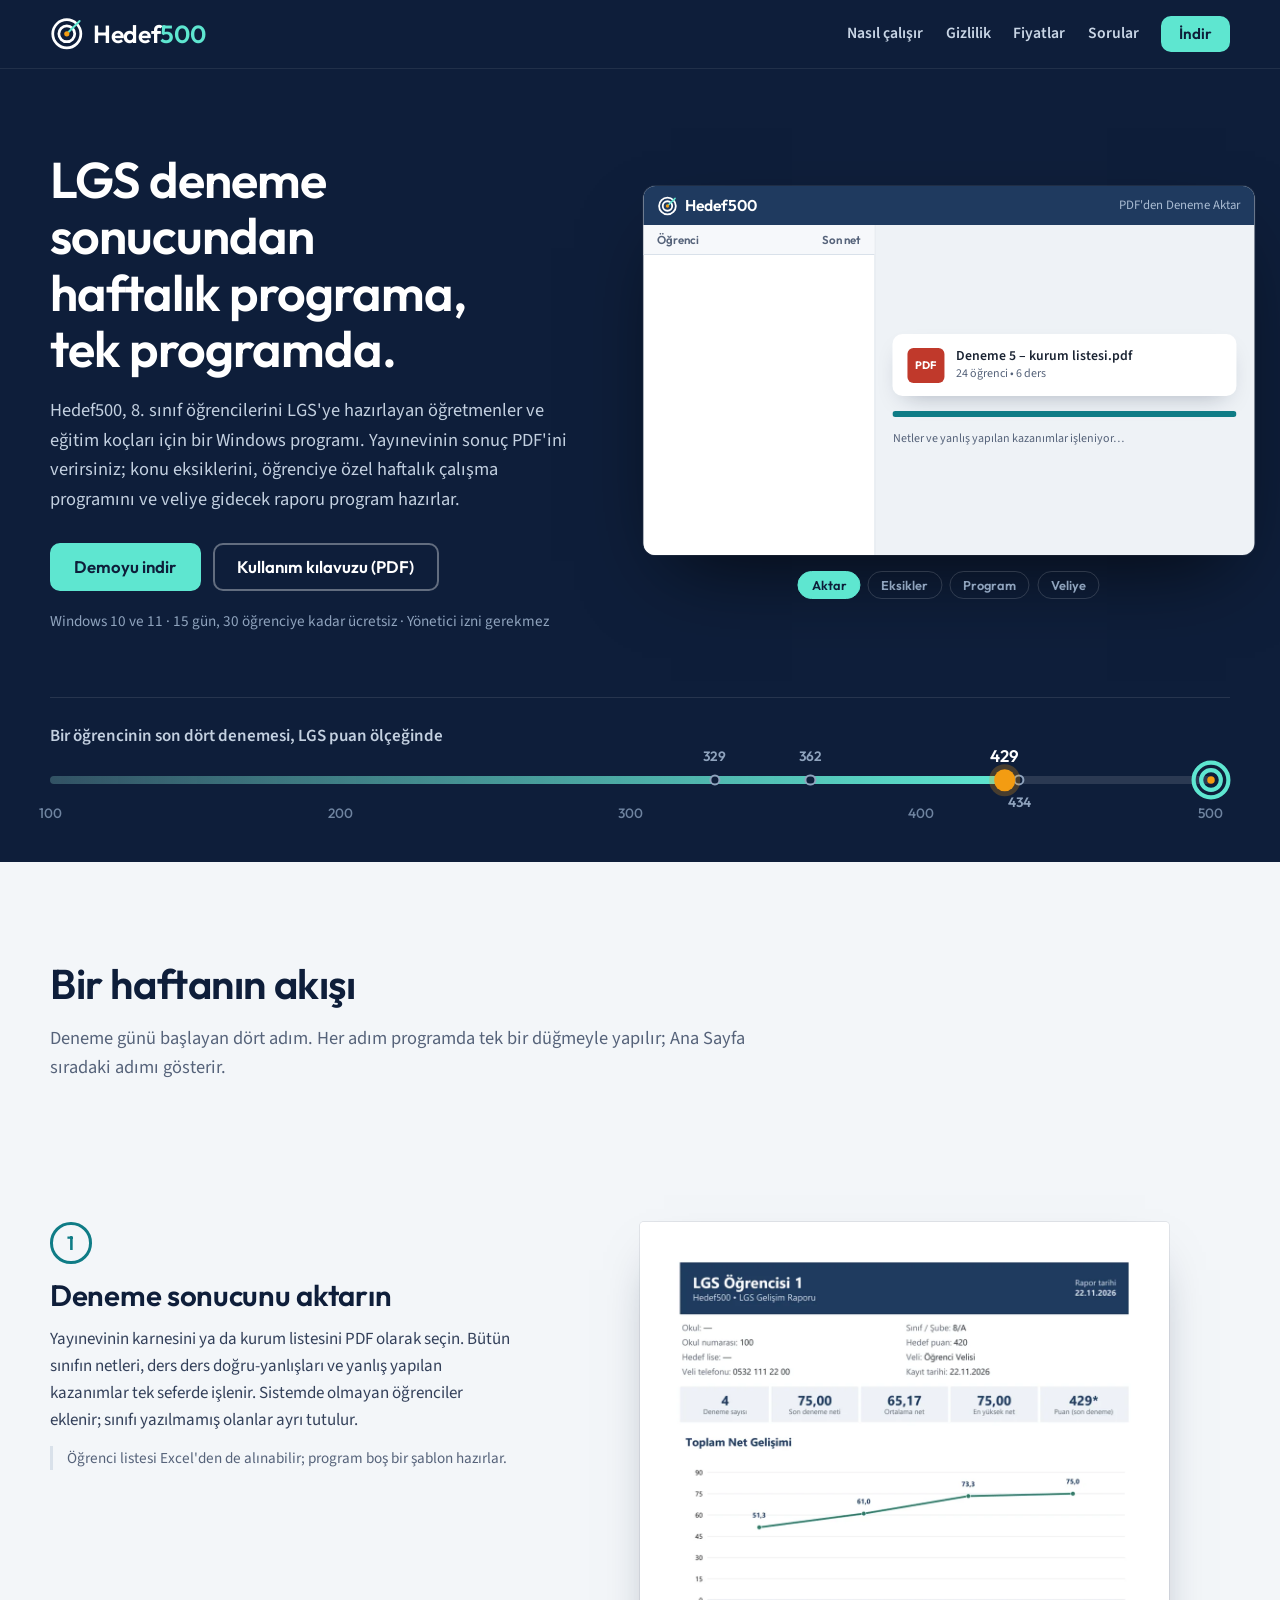
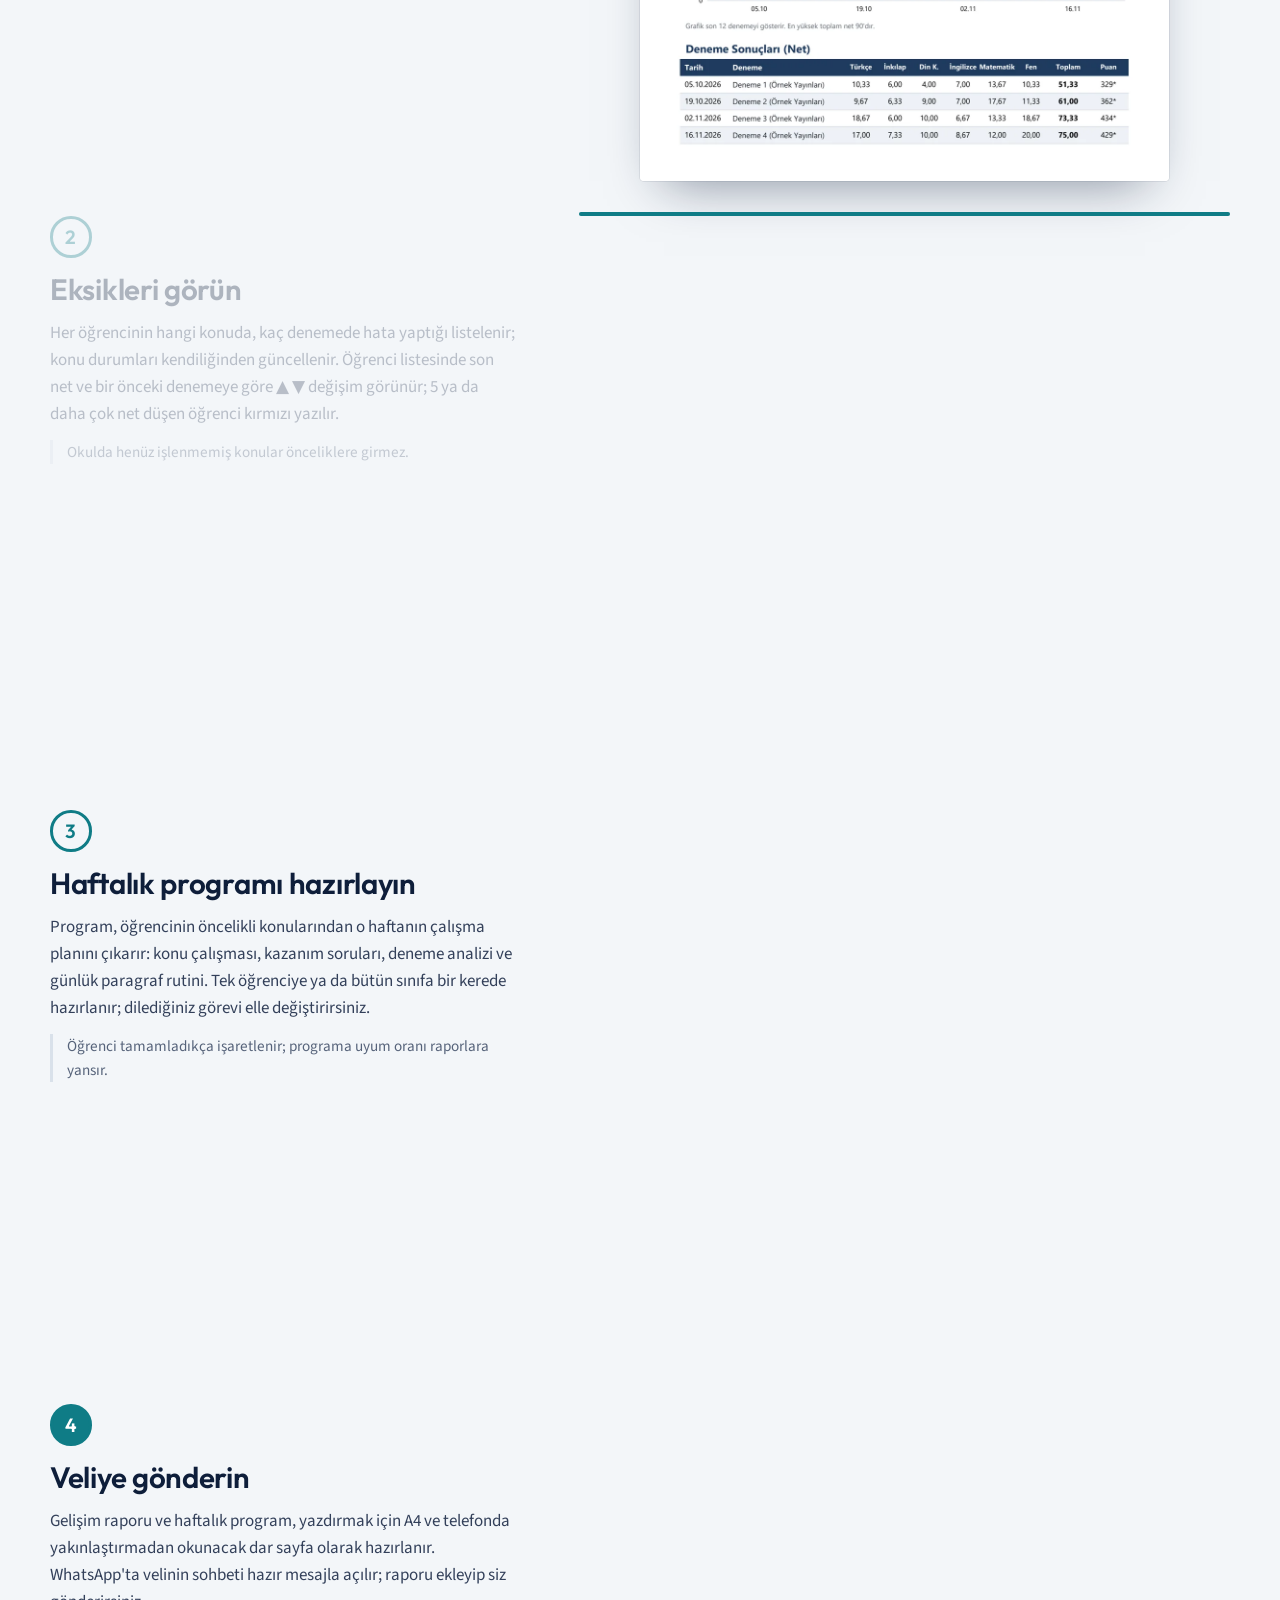
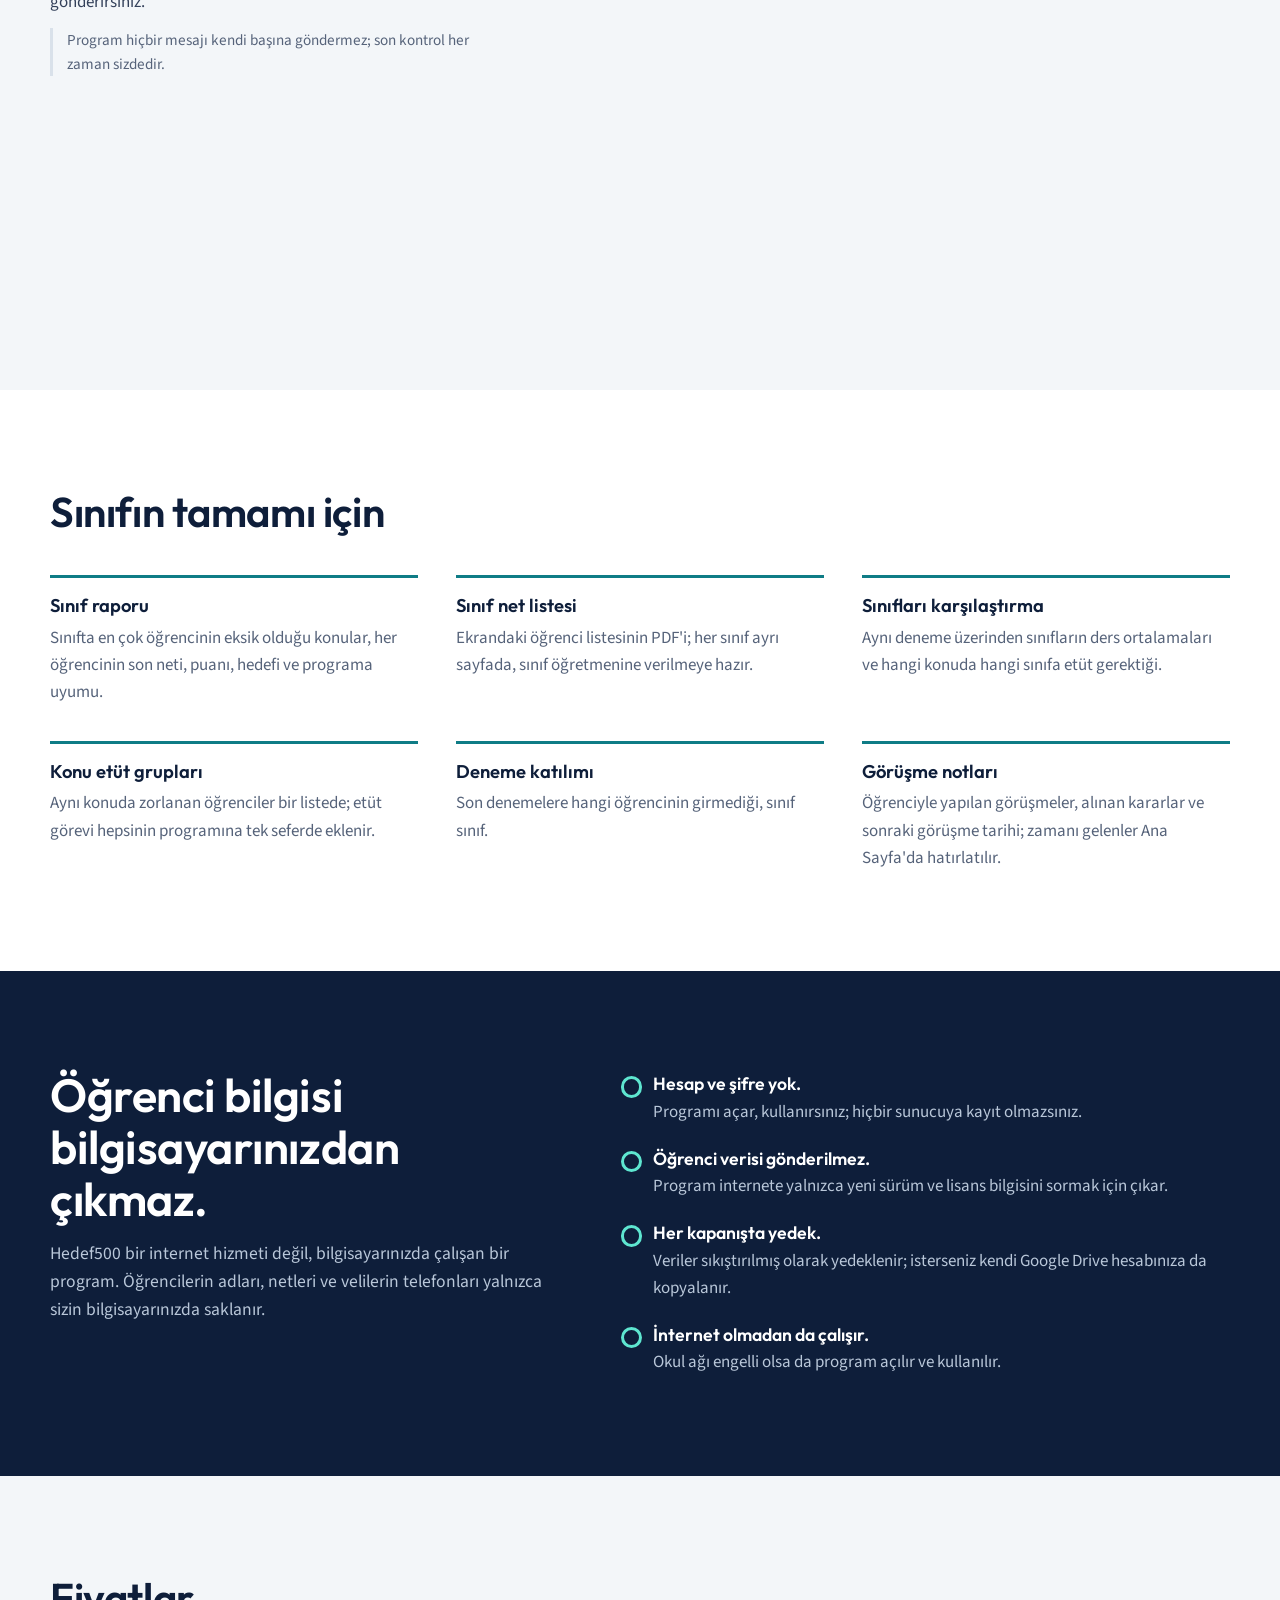
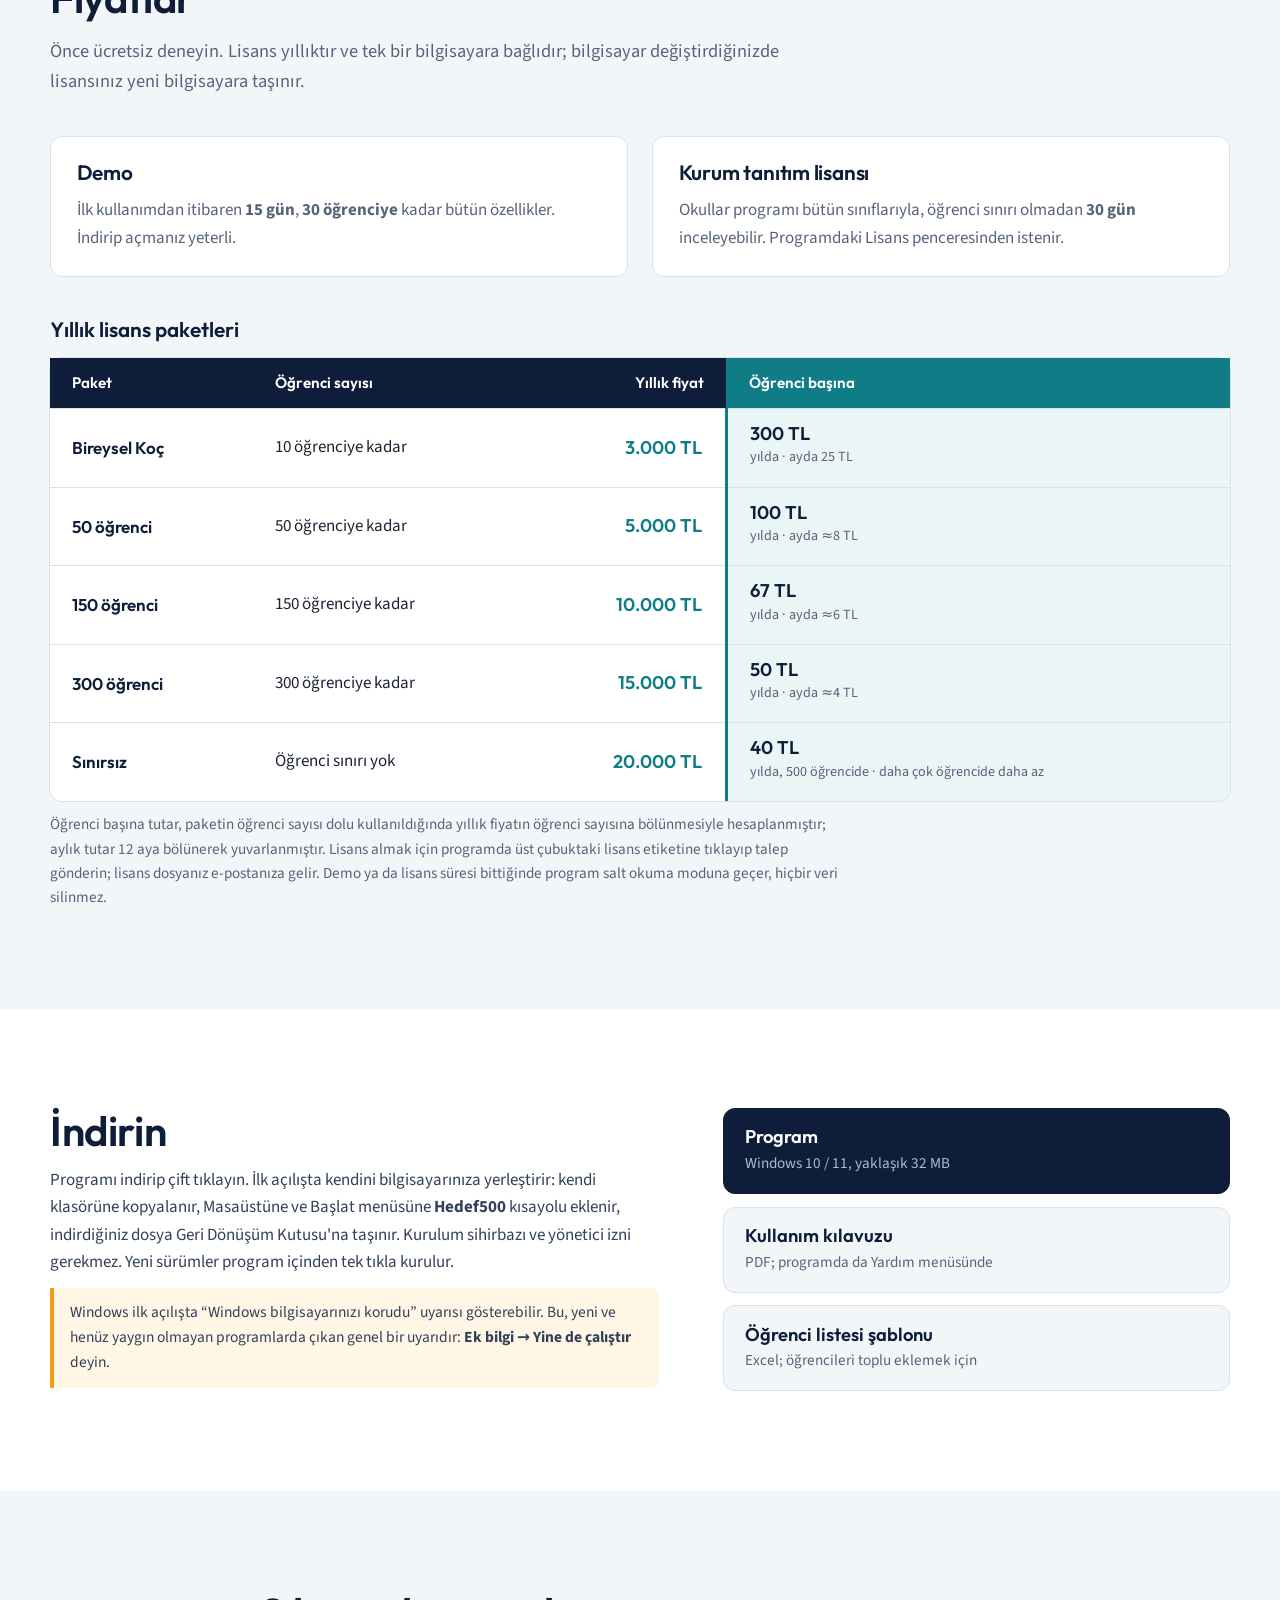
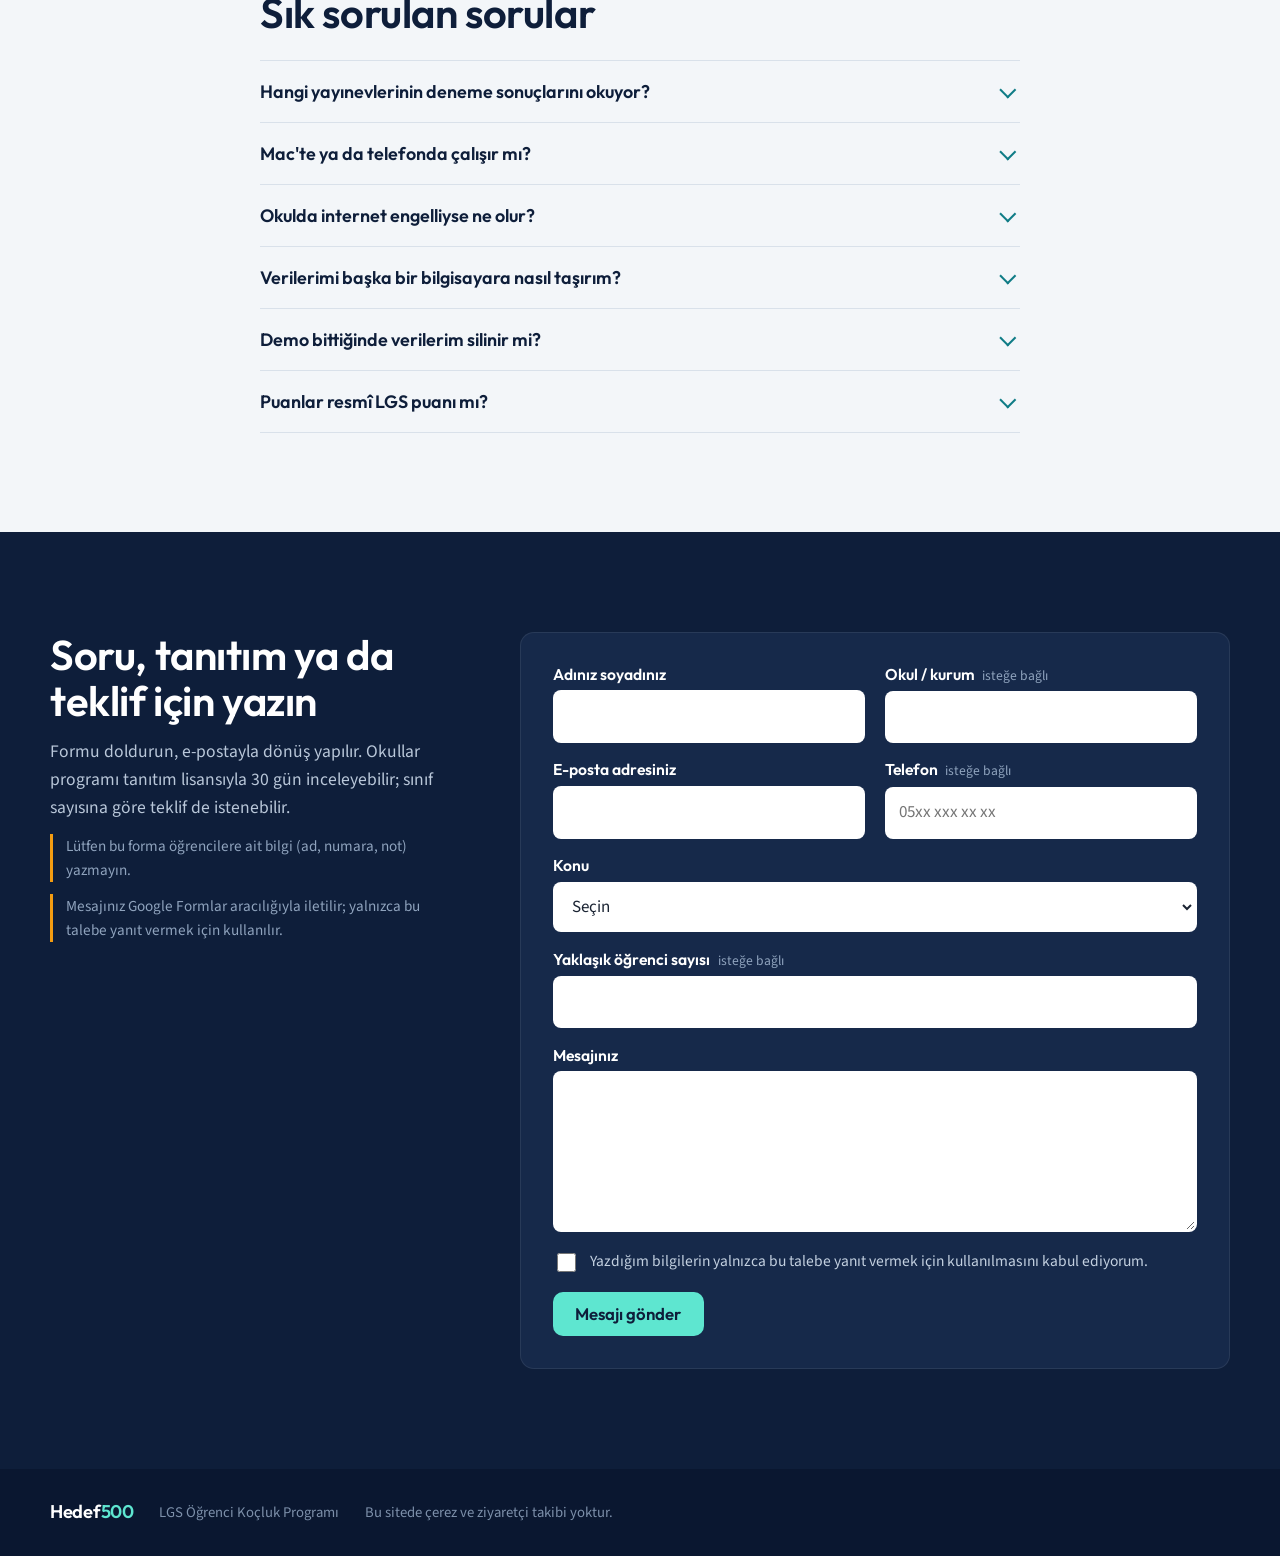
==== commit b1c9be6b: "Arama motoru: başlık/açıklama, yapılandırılmış veri (yazılım, fiyatlar, SSS), simgeler, site haritas" ====
--- a/index.html
+++ b/index.html
@@ -3,22 +3,181 @@
 <head>
 <meta charset="utf-8">
 <meta name="viewport" content="width=device-width, initial-scale=1">
-<title>Hedef500 – LGS Öğrenci Koçluk Programı</title>
-<meta name="description" content="LGS deneme sonuçlarını okuyan, konu eksiklerini bulan, öğrenciye özel haftalık çalışma programı ve veli raporu hazırlayan Windows programı. 15 gün ücretsiz demo.">
+<title>Hedef500 – LGS Koçluk Programı | Deneme Analizi ve Çalışma Programı</title>
+<meta name="description" content="LGS koçluk programı: deneme PDF'lerini okur, net takibi ve konu eksiklerini çıkarır, haftalık çalışma programı ve veli raporu hazırlar. 15 gün ücretsiz demo.">
+<meta name="robots" content="index, follow, max-image-preview:large">
+<meta name="author" content="Hedef500">
 <meta name="theme-color" content="#0E1E3A">
 <link rel="canonical" href="https://hedef500.tr/">
 <meta property="og:type" content="website">
 <meta property="og:url" content="https://hedef500.tr/">
-<meta property="og:title" content="Hedef500 – LGS Öğrenci Koçluk Programı">
+<meta property="og:title" content="Hedef500 – LGS Koçluk Programı">
+<meta property="og:site_name" content="Hedef500">
 <meta property="og:description" content="Deneme analizi, öğrenciye özel haftalık program ve veli raporu tek programda. 15 gün ücretsiz demo.">
 <meta property="og:image" content="https://hedef500.tr/gorseller/paylasim.png">
 <meta property="og:locale" content="tr_TR">
 <meta name="twitter:card" content="summary_large_image">
 <link rel="icon" href="favicon.svg" type="image/svg+xml">
 <link rel="icon" href="favicon-32.png" sizes="32x32" type="image/png">
+<link rel="icon" href="favicon-48.png" sizes="48x48" type="image/png">
+<link rel="icon" href="gorseller/simge-192.png" sizes="192x192" type="image/png">
 <link rel="apple-touch-icon" href="apple-touch-icon.png">
+<link rel="preload" href="fontlar/Outfit-normal-latin-ext.woff2" as="font" type="font/woff2" crossorigin>
 <link rel="stylesheet" href="fontlar.css">
 <link rel="stylesheet" href="stil.css">
+<script type="application/ld+json">
+{
+ "@context": "https://schema.org",
+ "@graph": [
+  {
+   "@type": "Organization",
+   "@id": "https://hedef500.tr/#kurulus",
+   "name": "Hedef500",
+   "url": "https://hedef500.tr/",
+   "logo": "https://hedef500.tr/gorseller/logo-512.png"
+  },
+  {
+   "@type": "WebSite",
+   "@id": "https://hedef500.tr/#site",
+   "name": "Hedef500",
+   "alternateName": "Hedef500 LGS Koçluk Programı",
+   "url": "https://hedef500.tr/",
+   "inLanguage": "tr-TR",
+   "publisher": {
+    "@id": "https://hedef500.tr/#kurulus"
+   }
+  },
+  {
+   "@type": "SoftwareApplication",
+   "name": "Hedef500 – LGS Öğrenci Koçluk Programı",
+   "alternateName": [
+    "Hedef500",
+    "LGS Koçluk Programı"
+   ],
+   "url": "https://hedef500.tr/",
+   "applicationCategory": "EducationalApplication",
+   "operatingSystem": "Windows 10, Windows 11",
+   "inLanguage": "tr-TR",
+   "description": "LGS koçluk programı: deneme sonuç PDF'lerini okur, net takibi ve konu eksikleri, öğrenciye özel haftalık çalışma programı ve veli raporu hazırlar. Öğretmen ve eğitim koçları için Windows programı; 15 gün ücretsiz demo.",
+   "image": "https://hedef500.tr/gorseller/paylasim.png",
+   "screenshot": "https://hedef500.tr/gorseller/program.webp",
+   "downloadUrl": "https://github.com/hedef500/lgs-kocluk/releases/latest/download/Hedef500.exe",
+   "publisher": {
+    "@id": "https://hedef500.tr/#kurulus"
+   },
+   "audience": {
+    "@type": "EducationalAudience",
+    "educationalRole": "teacher"
+   },
+   "featureList": [
+    "LGS deneme sonuç PDF'lerini okuma",
+    "Net takibi ve konu eksikleri",
+    "Öğrenciye özel haftalık çalışma programı",
+    "A4 ve telefon biçiminde veli raporu",
+    "Sınıf raporu ve sınıf karşılaştırma",
+    "WhatsApp ile veliye gönderim"
+   ],
+   "offers": [
+    {
+     "@type": "Offer",
+     "name": "Demo (15 gün, 30 öğrenci)",
+     "price": "0",
+     "priceCurrency": "TRY",
+     "url": "https://hedef500.tr/#indir"
+    },
+    {
+     "@type": "Offer",
+     "name": "Yıllık lisans – Bireysel Koç (10 öğrenci)",
+     "price": "3000",
+     "priceCurrency": "TRY",
+     "url": "https://hedef500.tr/#fiyatlar"
+    },
+    {
+     "@type": "Offer",
+     "name": "Yıllık lisans – 50 öğrenci",
+     "price": "5000",
+     "priceCurrency": "TRY",
+     "url": "https://hedef500.tr/#fiyatlar"
+    },
+    {
+     "@type": "Offer",
+     "name": "Yıllık lisans – 150 öğrenci",
+     "price": "10000",
+     "priceCurrency": "TRY",
+     "url": "https://hedef500.tr/#fiyatlar"
+    },
+    {
+     "@type": "Offer",
+     "name": "Yıllık lisans – 300 öğrenci",
+     "price": "15000",
+     "priceCurrency": "TRY",
+     "url": "https://hedef500.tr/#fiyatlar"
+    },
+    {
+     "@type": "Offer",
+     "name": "Yıllık lisans – Sınırsız öğrenci",
+     "price": "20000",
+     "priceCurrency": "TRY",
+     "url": "https://hedef500.tr/#fiyatlar"
+    }
+   ]
+  },
+  {
+   "@type": "FAQPage",
+   "mainEntity": [
+    {
+     "@type": "Question",
+     "name": "Hangi yayınevlerinin deneme sonuçlarını okuyor?",
+     "acceptedAnswer": {
+      "@type": "Answer",
+      "text": "Pek çok yayınevinin öğrenci karnesi ve kurum listesi PDF'leri okunur. Okunamayan bir belge olursa program, öğrenci ve okul adlarını gizleyerek belgenin biçimini bildirmenizi sağlar; o yayın sonraki sürümlerde tanınır."
+     }
+    },
+    {
+     "@type": "Question",
+     "name": "Mac'te ya da telefonda çalışır mı?",
+     "acceptedAnswer": {
+      "@type": "Answer",
+      "text": "Program yalnızca Windows'ta çalışır. Hazırladığı raporlar ve haftalık programlar ise telefonda yakınlaştırmadan okunacak biçimde de üretilir; veliler ve öğrenciler telefondan okur."
+     }
+    },
+    {
+     "@type": "Question",
+     "name": "Okulda internet engelliyse ne olur?",
+     "acceptedAnswer": {
+      "@type": "Answer",
+      "text": "Program internetsiz de çalışır. Yeni sürümleri ve lisans bilgisini okul ağı engelliyse yedek bir adresten almaya çalışır; olmazsa programı evde açtığınızda güncellenir."
+     }
+    },
+    {
+     "@type": "Question",
+     "name": "Verilerimi başka bir bilgisayara nasıl taşırım?",
+     "acceptedAnswer": {
+      "@type": "Answer",
+      "text": "Ayarlar'da Şimdi Yedekle ile tek bir yedek dosyası alın, yeni bilgisayarda Yedekten Geri Yükle ile açın. Lisansınızı yeni bilgisayara taşımak için Lisans penceresinden “Bilgisayar değişikliği” talebi gönderin."
+     }
+    },
+    {
+     "@type": "Question",
+     "name": "Demo bittiğinde verilerim silinir mi?",
+     "acceptedAnswer": {
+      "@type": "Answer",
+      "text": "Hayır. Program salt okuma moduna geçer: öğrencileri, denemeleri ve raporları görmeye, yedek almaya devam edersiniz. Lisansı etkinleştirdiğiniz anda kaldığınız yerden sürer."
+     }
+    },
+    {
+     "@type": "Question",
+     "name": "Puanlar resmî LGS puanı mı?",
+     "acceptedAnswer": {
+      "@type": "Answer",
+      "text": "Deneme belgesinde yayınevinin puanı varsa o gösterilir. Yoksa program netlerden tahmini bir puan hesaplar ve bunu “≈” işaretiyle belirtir. Gelişimi izlemede net değişimi daha güvenilir ölçüdür."
+     }
+    }
+   ]
+  }
+ ]
+}
+</script>
 </head>
 <body>
 <a class="atla" href="#icerik">İçeriğe geç</a>
@@ -44,7 +203,7 @@
 <section class="giris">
   <div class="kap giris-ic">
     <div class="giris-metin">
-      <h1>Deneme sonucundan haftalık programa, tek programda.</h1>
+      <h1>LGS deneme sonucundan haftalık programa, tek programda.</h1>
       <p class="giris-alt">Hedef500, 8. sınıf öğrencilerini LGS'ye hazırlayan öğretmenler ve eğitim koçları için bir Windows programı. Yayınevinin sonuç PDF'ini verirsiniz; konu eksiklerini, öğrenciye özel haftalık çalışma programını ve veliye gidecek raporu program hazırlar.</p>
       <div class="giris-dugmeler">
         <a class="dugme" href="https://github.com/hedef500/lgs-kocluk/releases/latest/download/Hedef500.exe">Demoyu indir</a>
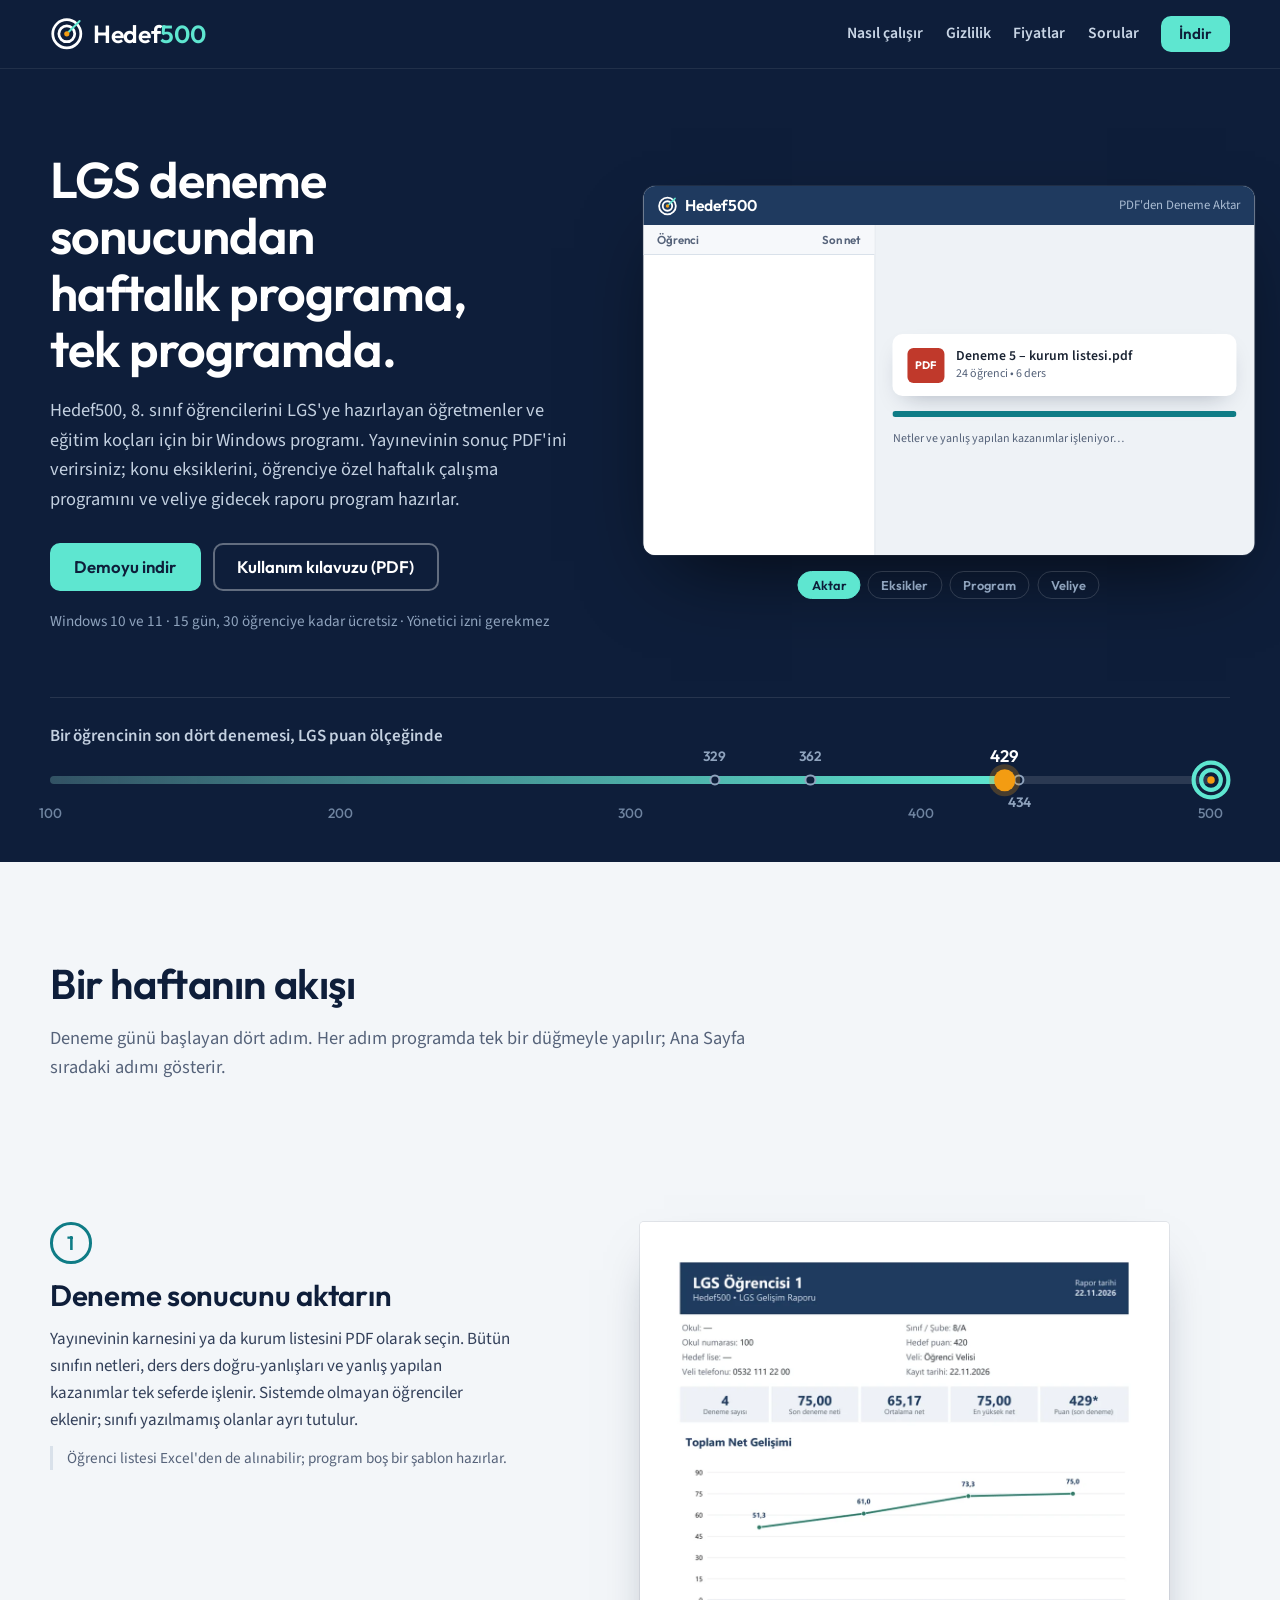
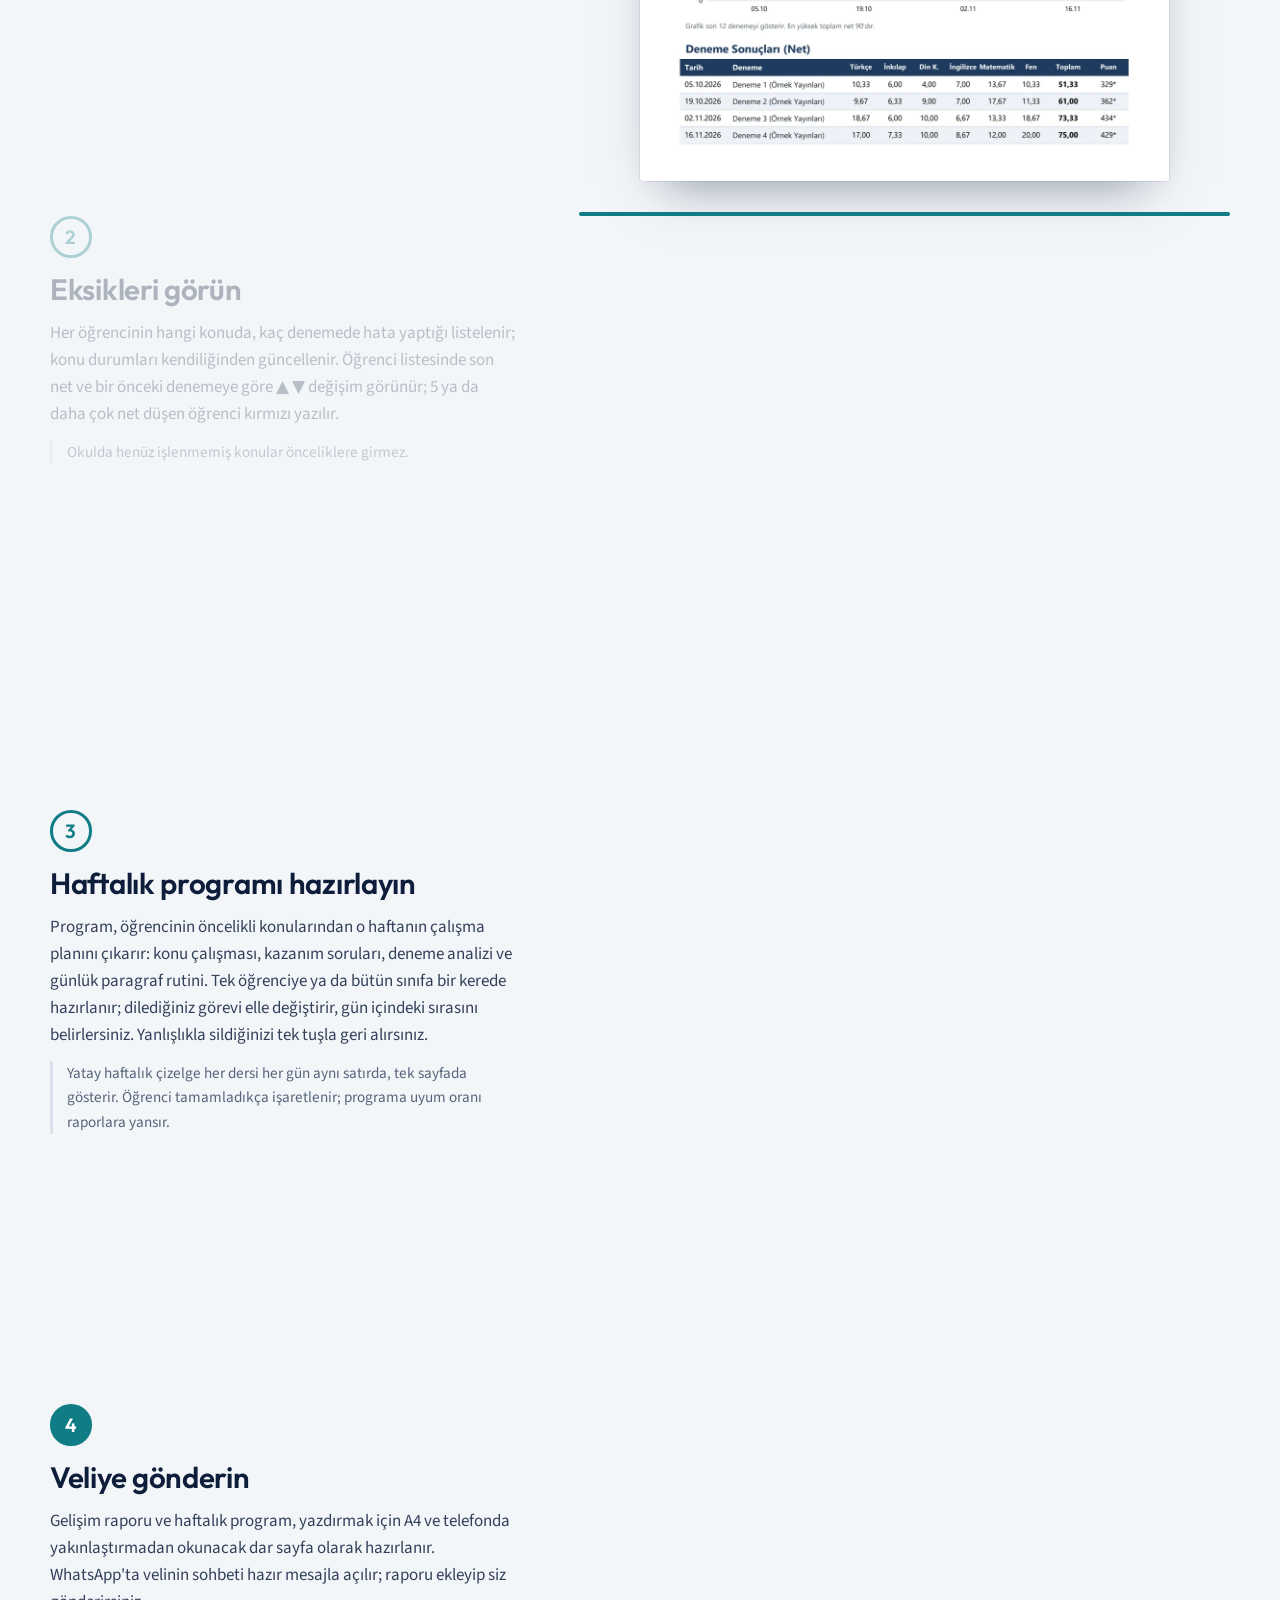
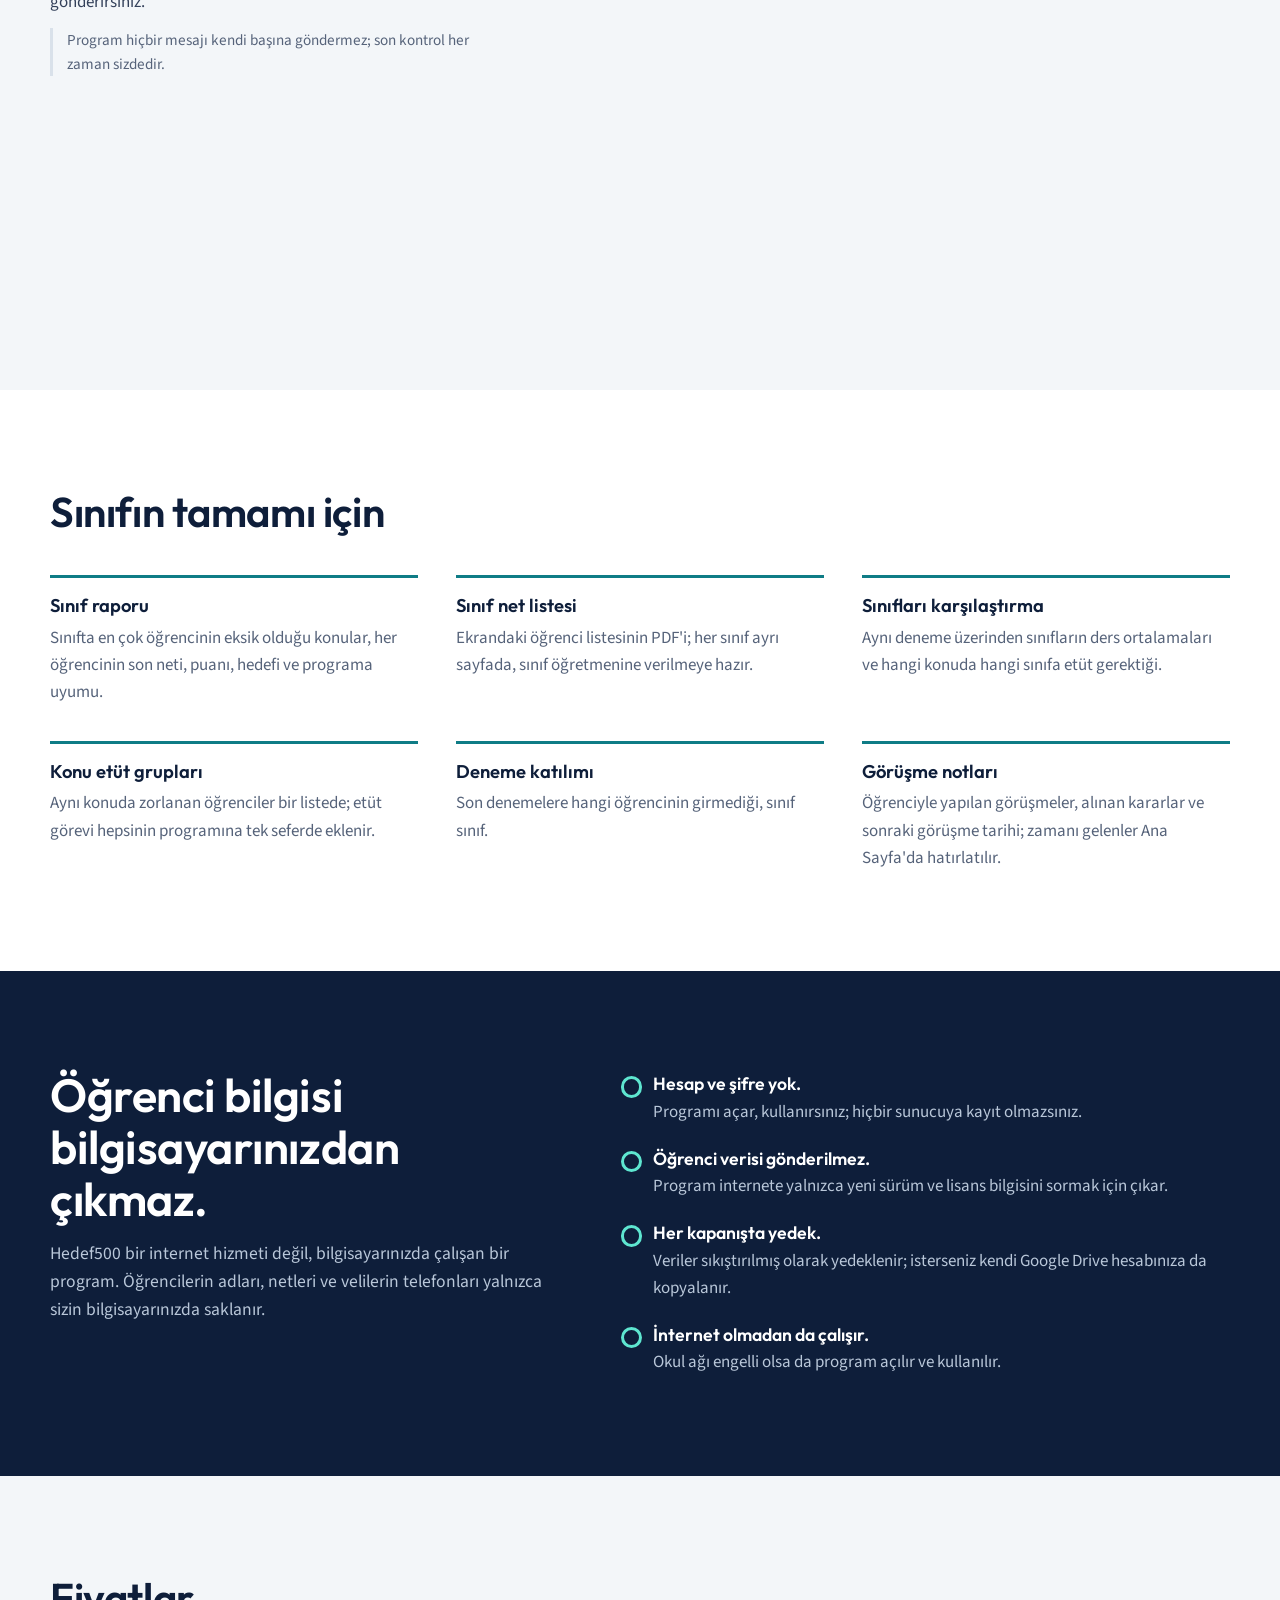
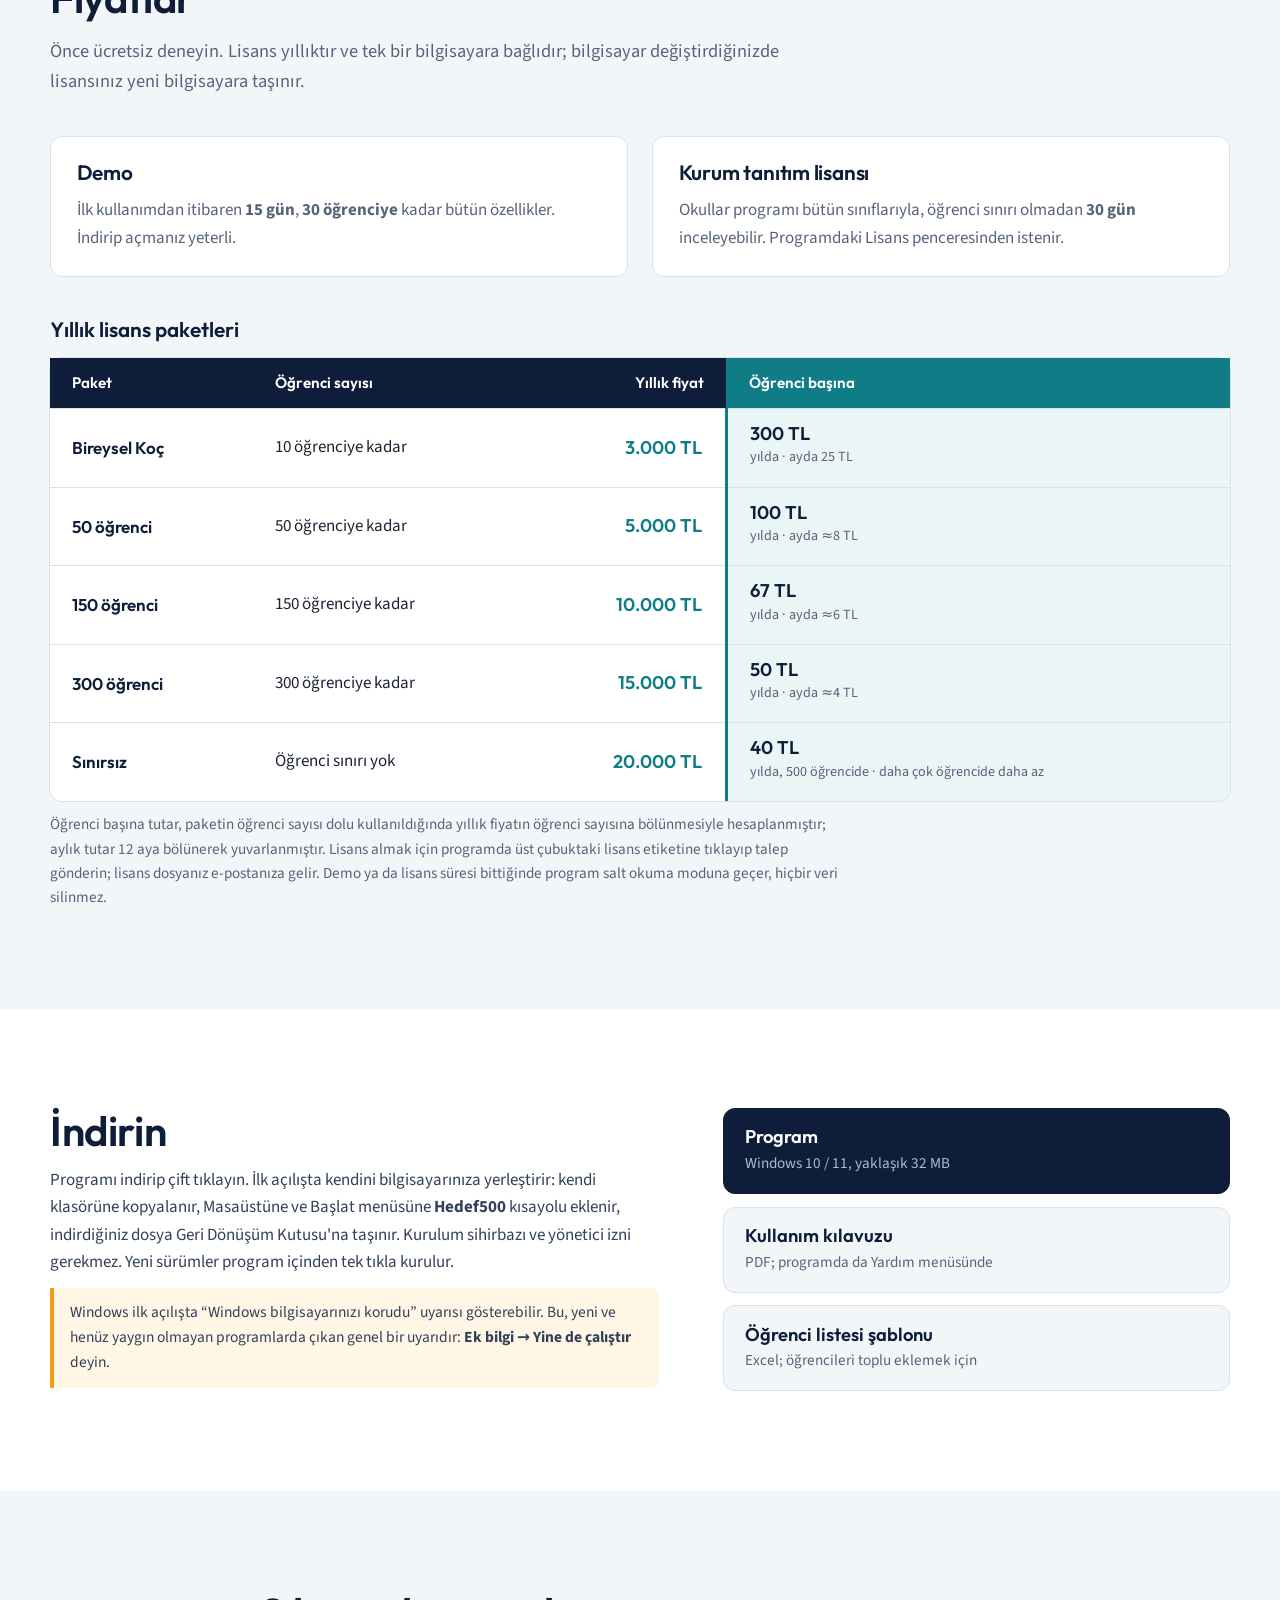
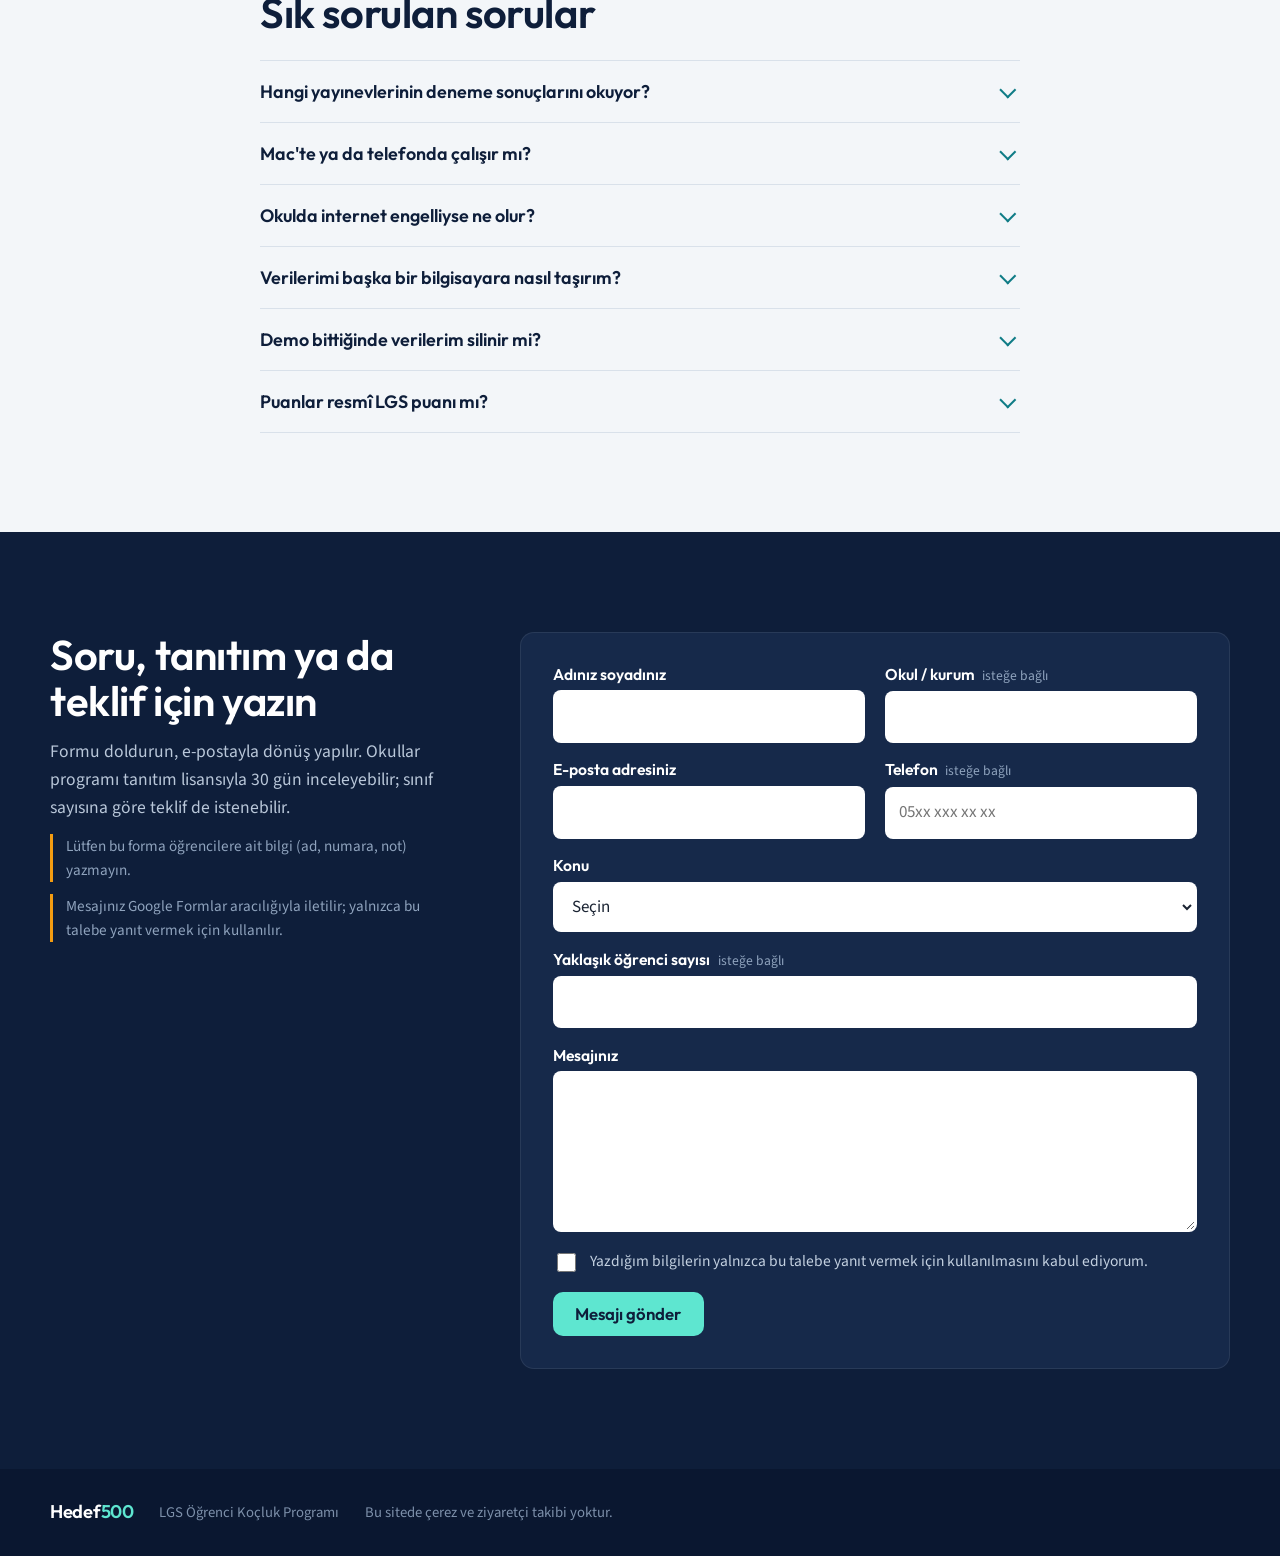
==== commit e8dc8465: "Program görselleri 3.25 ile yenilendi; gün içi sıra, geri alma ve haftalık çizelge anlatımı Co-Autho" ====
--- a/index.html
+++ b/index.html
@@ -308,8 +308,8 @@
         <div class="adim-metin">
           <span class="adim-no" aria-hidden="true">3</span>
           <h3>Haftalık programı hazırlayın</h3>
-          <p>Program, öğrencinin öncelikli konularından o haftanın çalışma planını çıkarır: konu çalışması, kazanım soruları, deneme analizi ve günlük paragraf rutini. Tek öğrenciye ya da bütün sınıfa bir kerede hazırlanır; dilediğiniz görevi elle değiştirirsiniz.</p>
-          <p class="adim-ayrinti">Öğrenci tamamladıkça işaretlenir; programa uyum oranı raporlara yansır.</p>
+          <p>Program, öğrencinin öncelikli konularından o haftanın çalışma planını çıkarır: konu çalışması, kazanım soruları, deneme analizi ve günlük paragraf rutini. Tek öğrenciye ya da bütün sınıfa bir kerede hazırlanır; dilediğiniz görevi elle değiştirir, gün içindeki sırasını belirlersiniz. Yanlışlıkla sildiğinizi tek tuşla geri alırsınız.</p>
+          <p class="adim-ayrinti">Yatay haftalık çizelge her dersi her gün aynı satırda, tek sayfada gösterir. Öğrenci tamamladıkça işaretlenir; programa uyum oranı raporlara yansır.</p>
         </div>
         <figure class="pencere adim-gorsel"><img src="gorseller/program.webp" width="1600" height="826" loading="lazy" alt="Çalışma programı: günlere göre ders, konu, etkinlik, süre ve durum"></figure>
       </li>
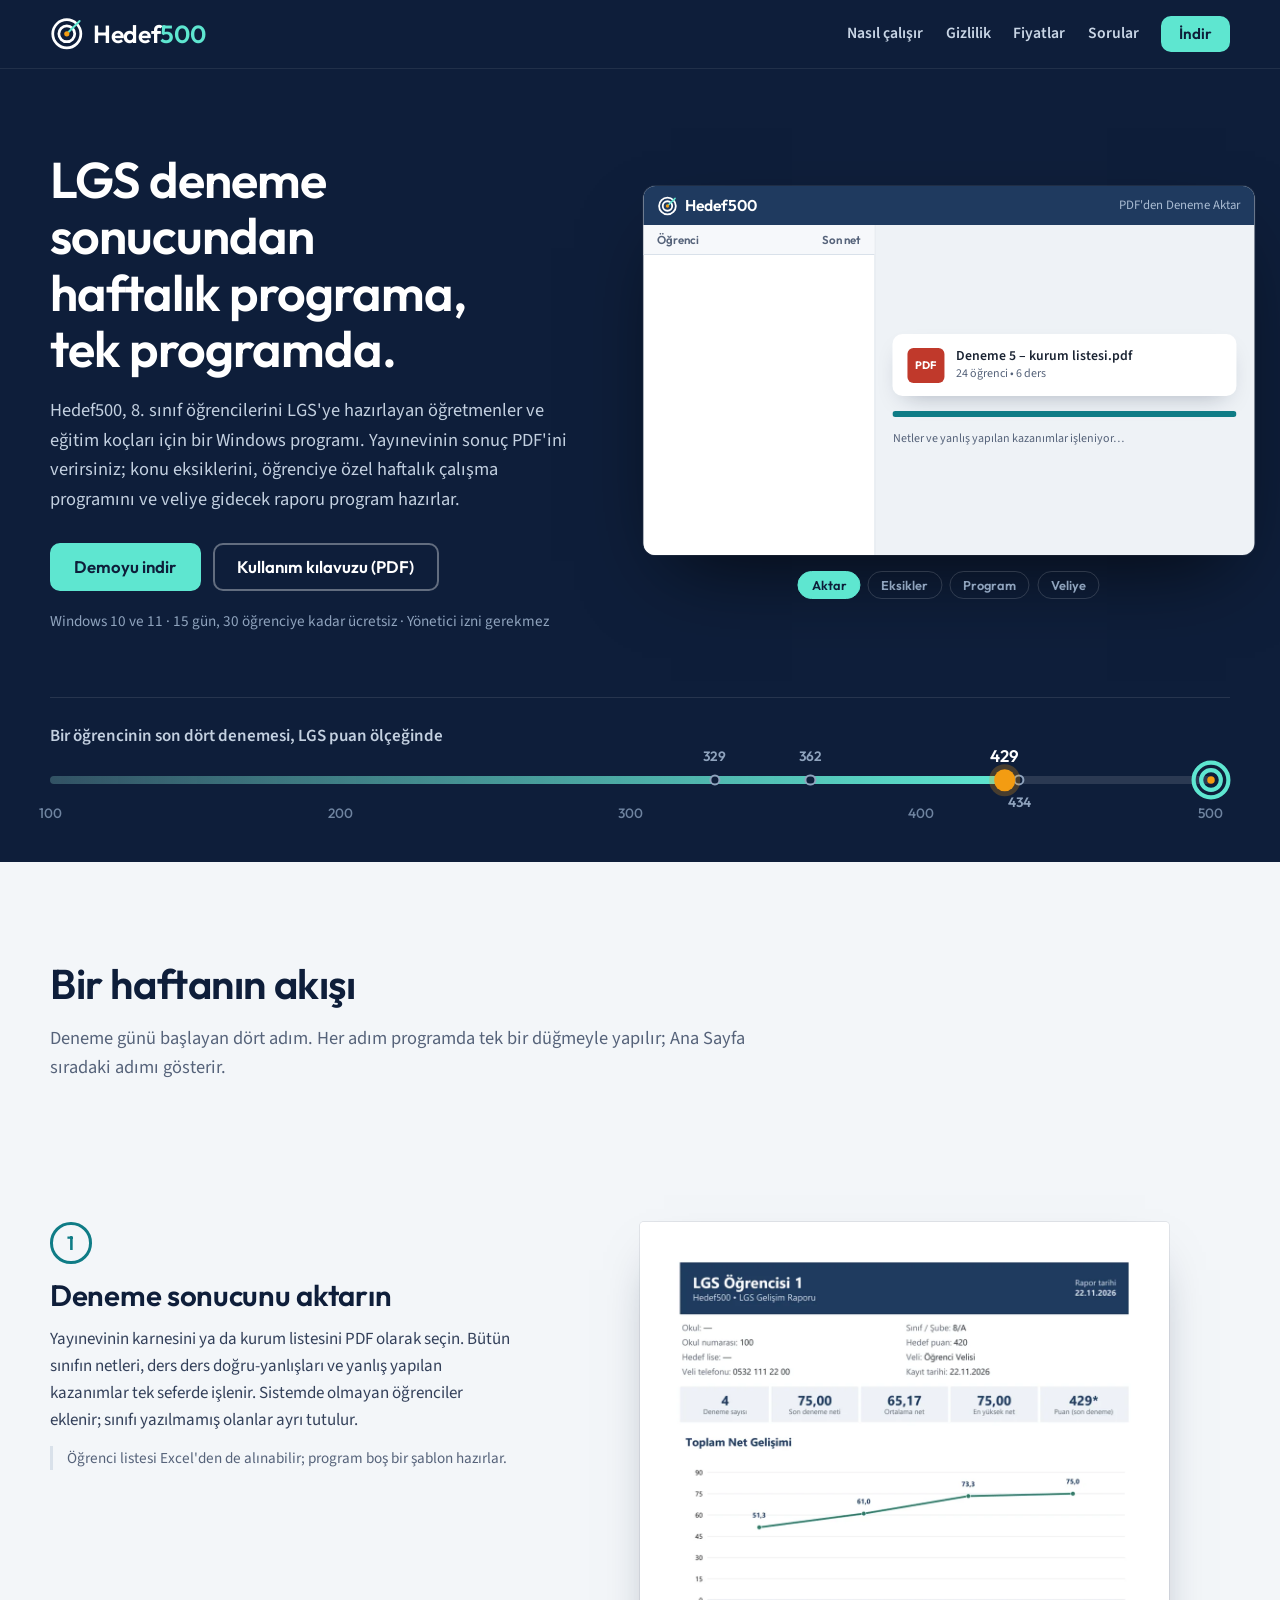
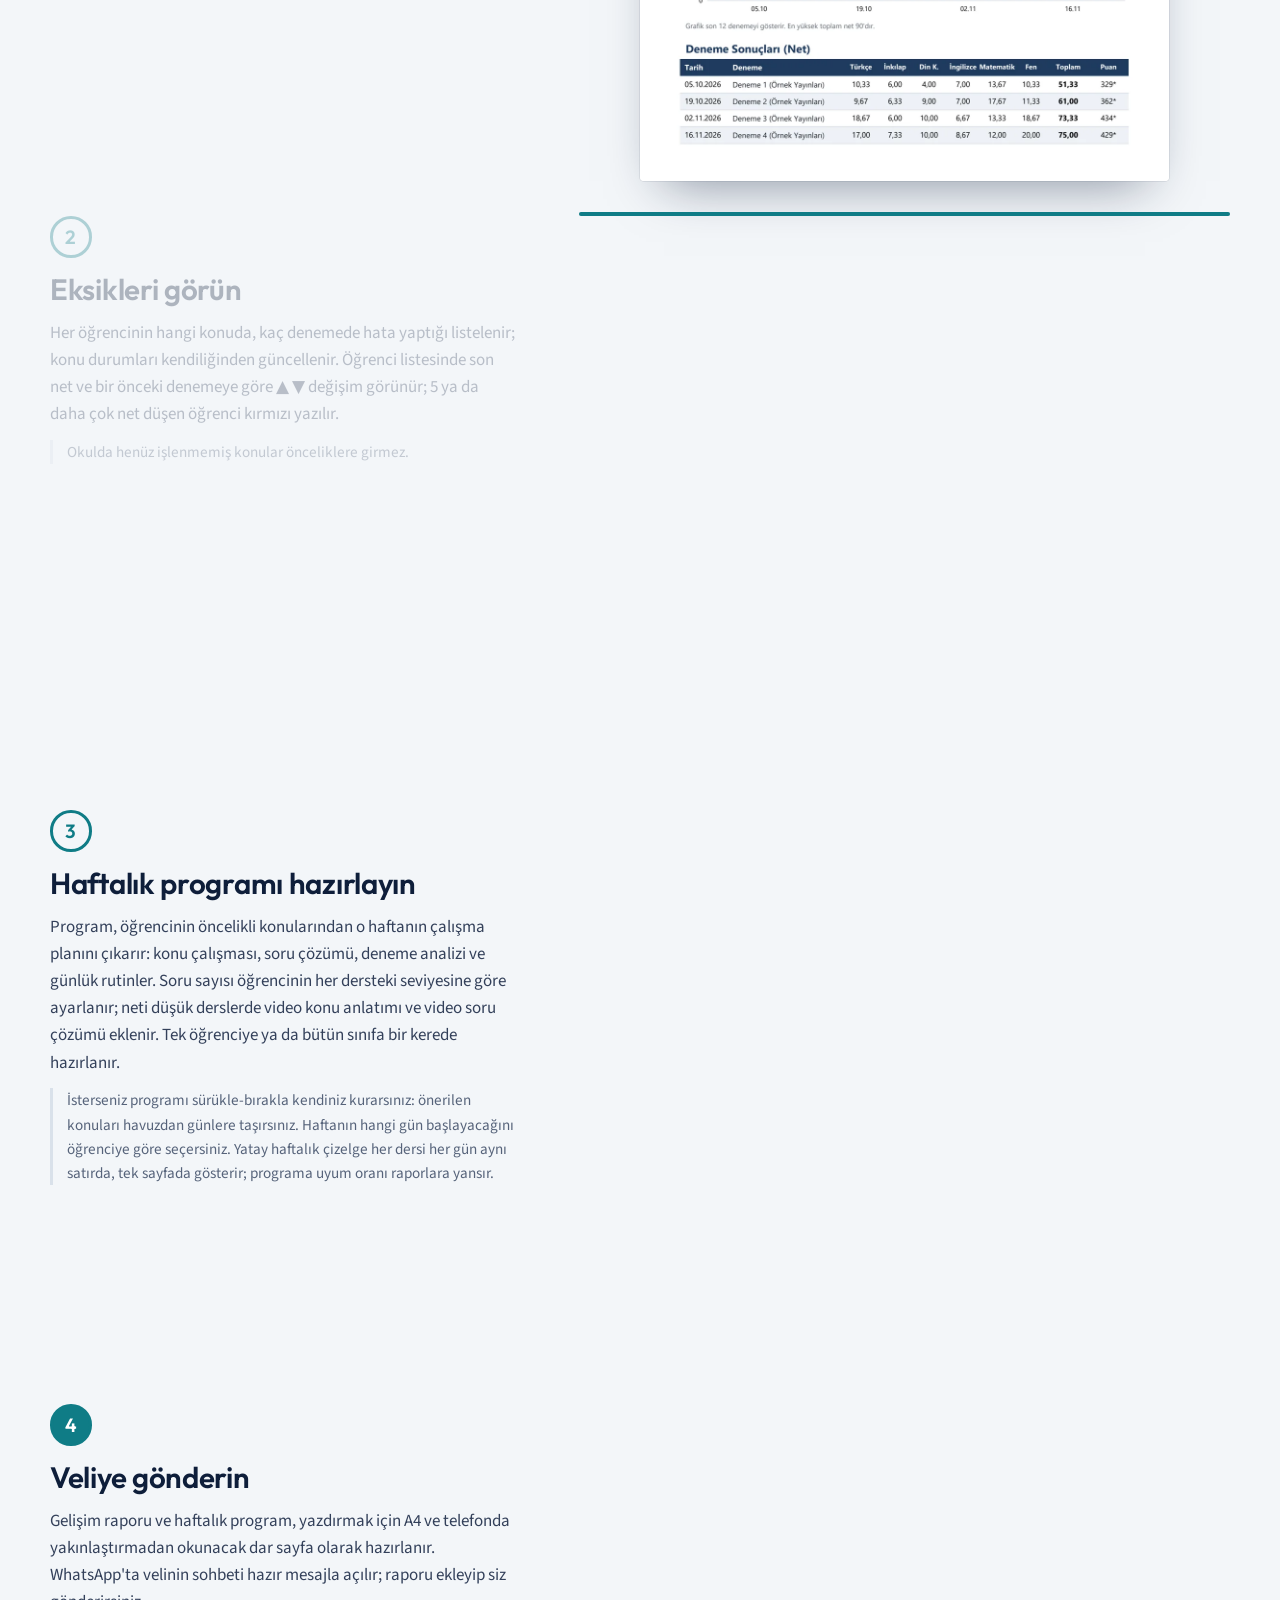
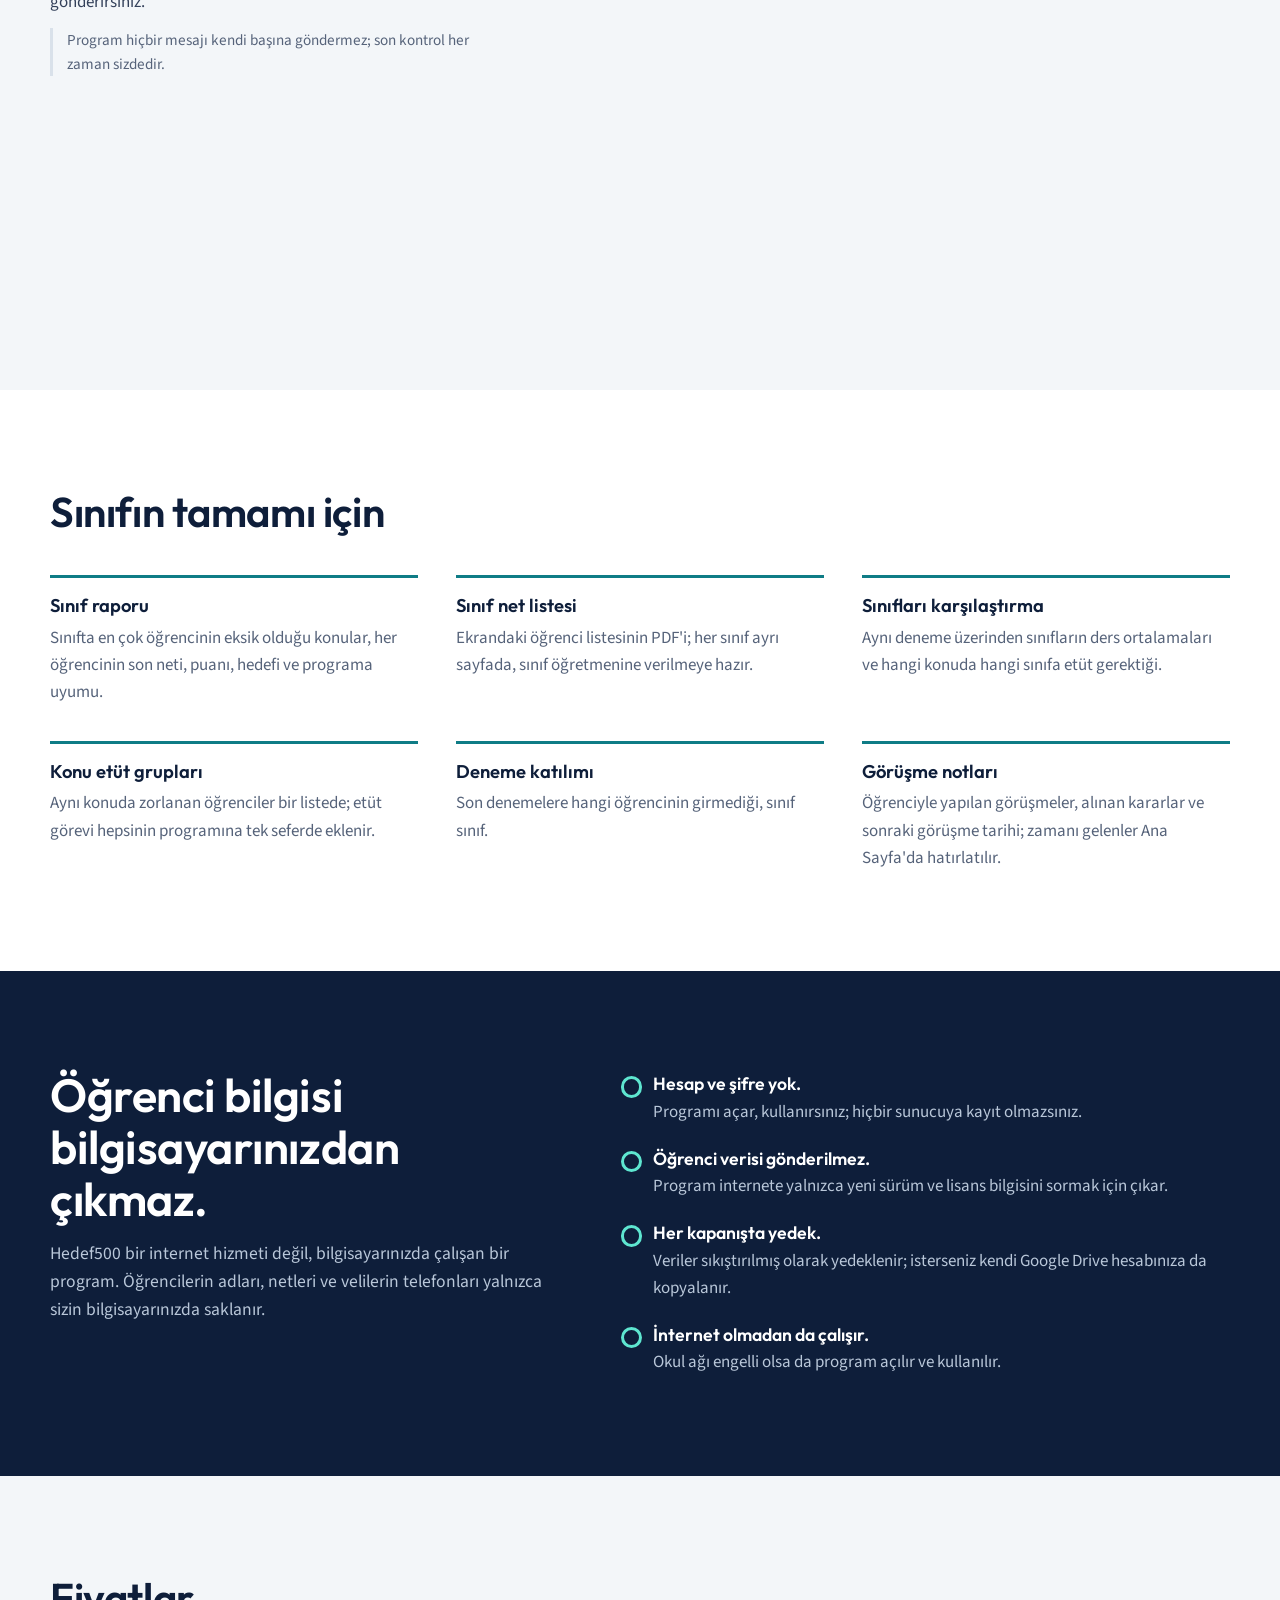
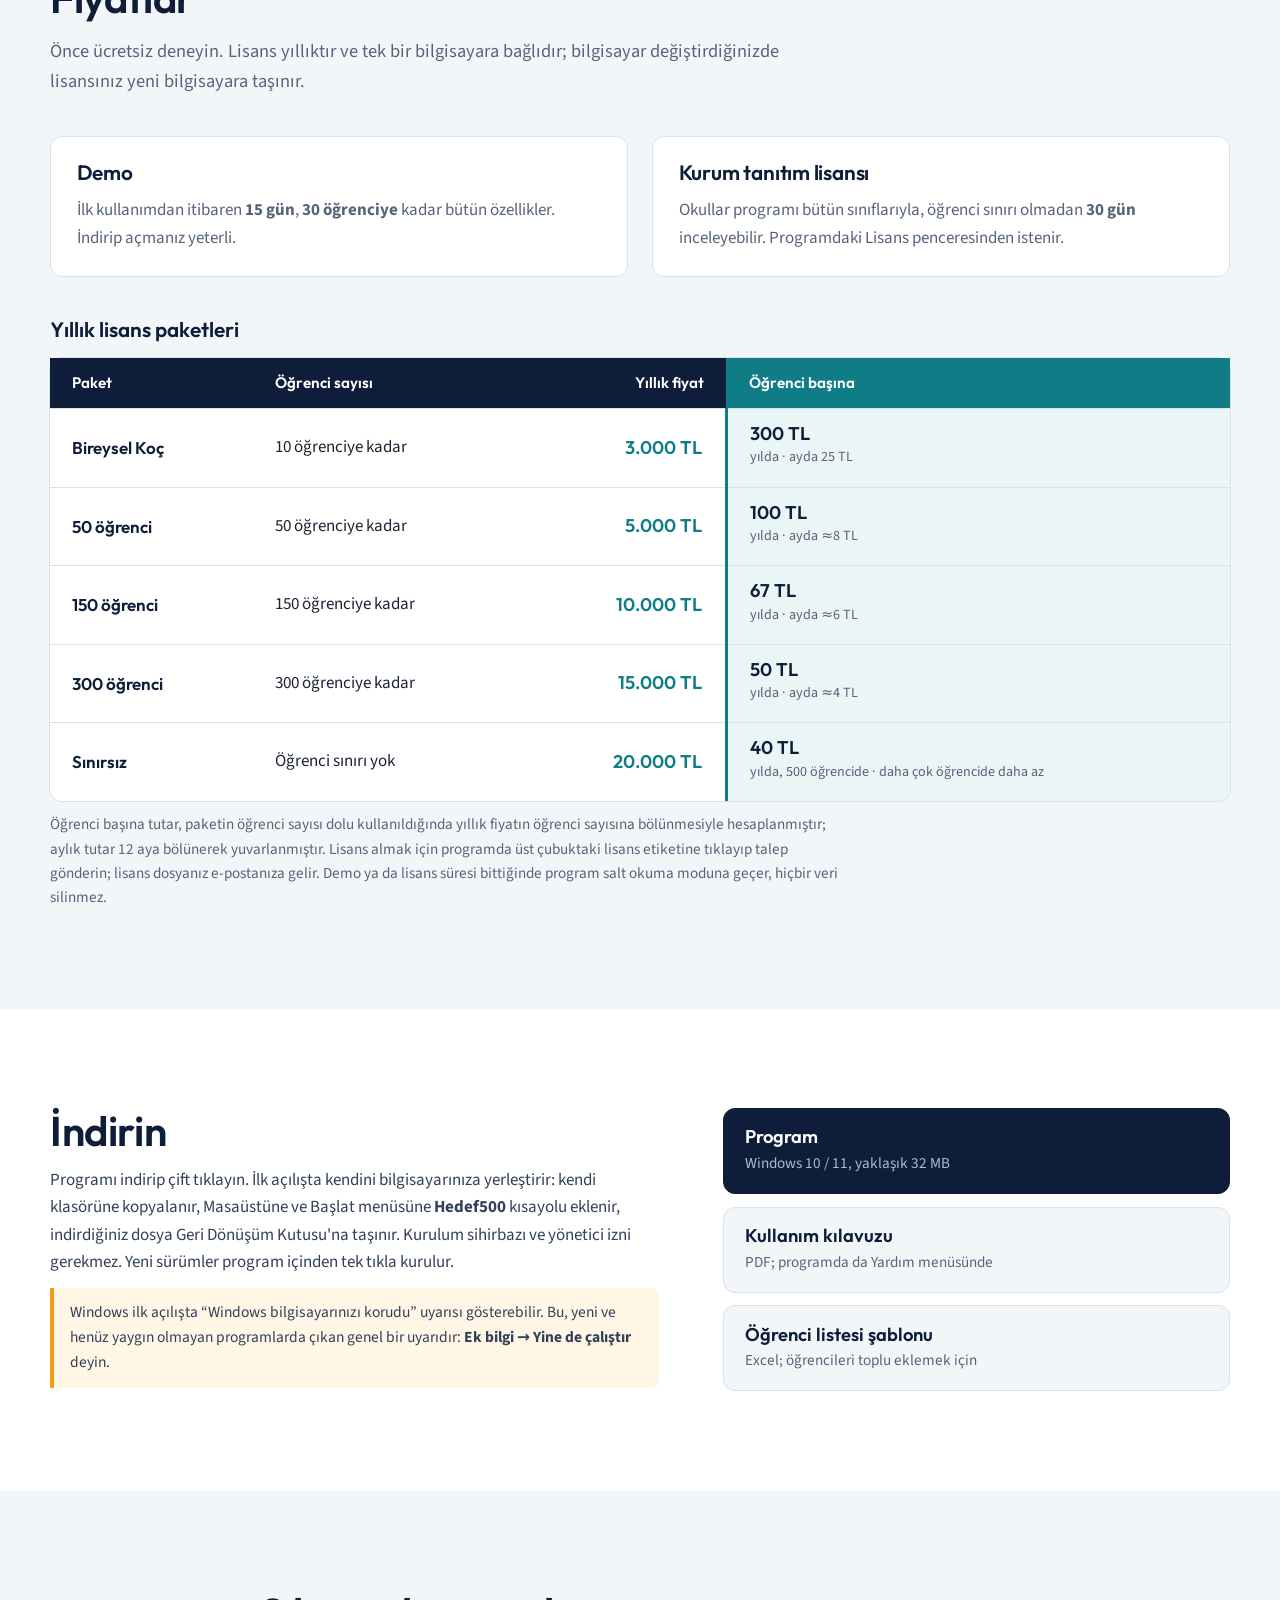
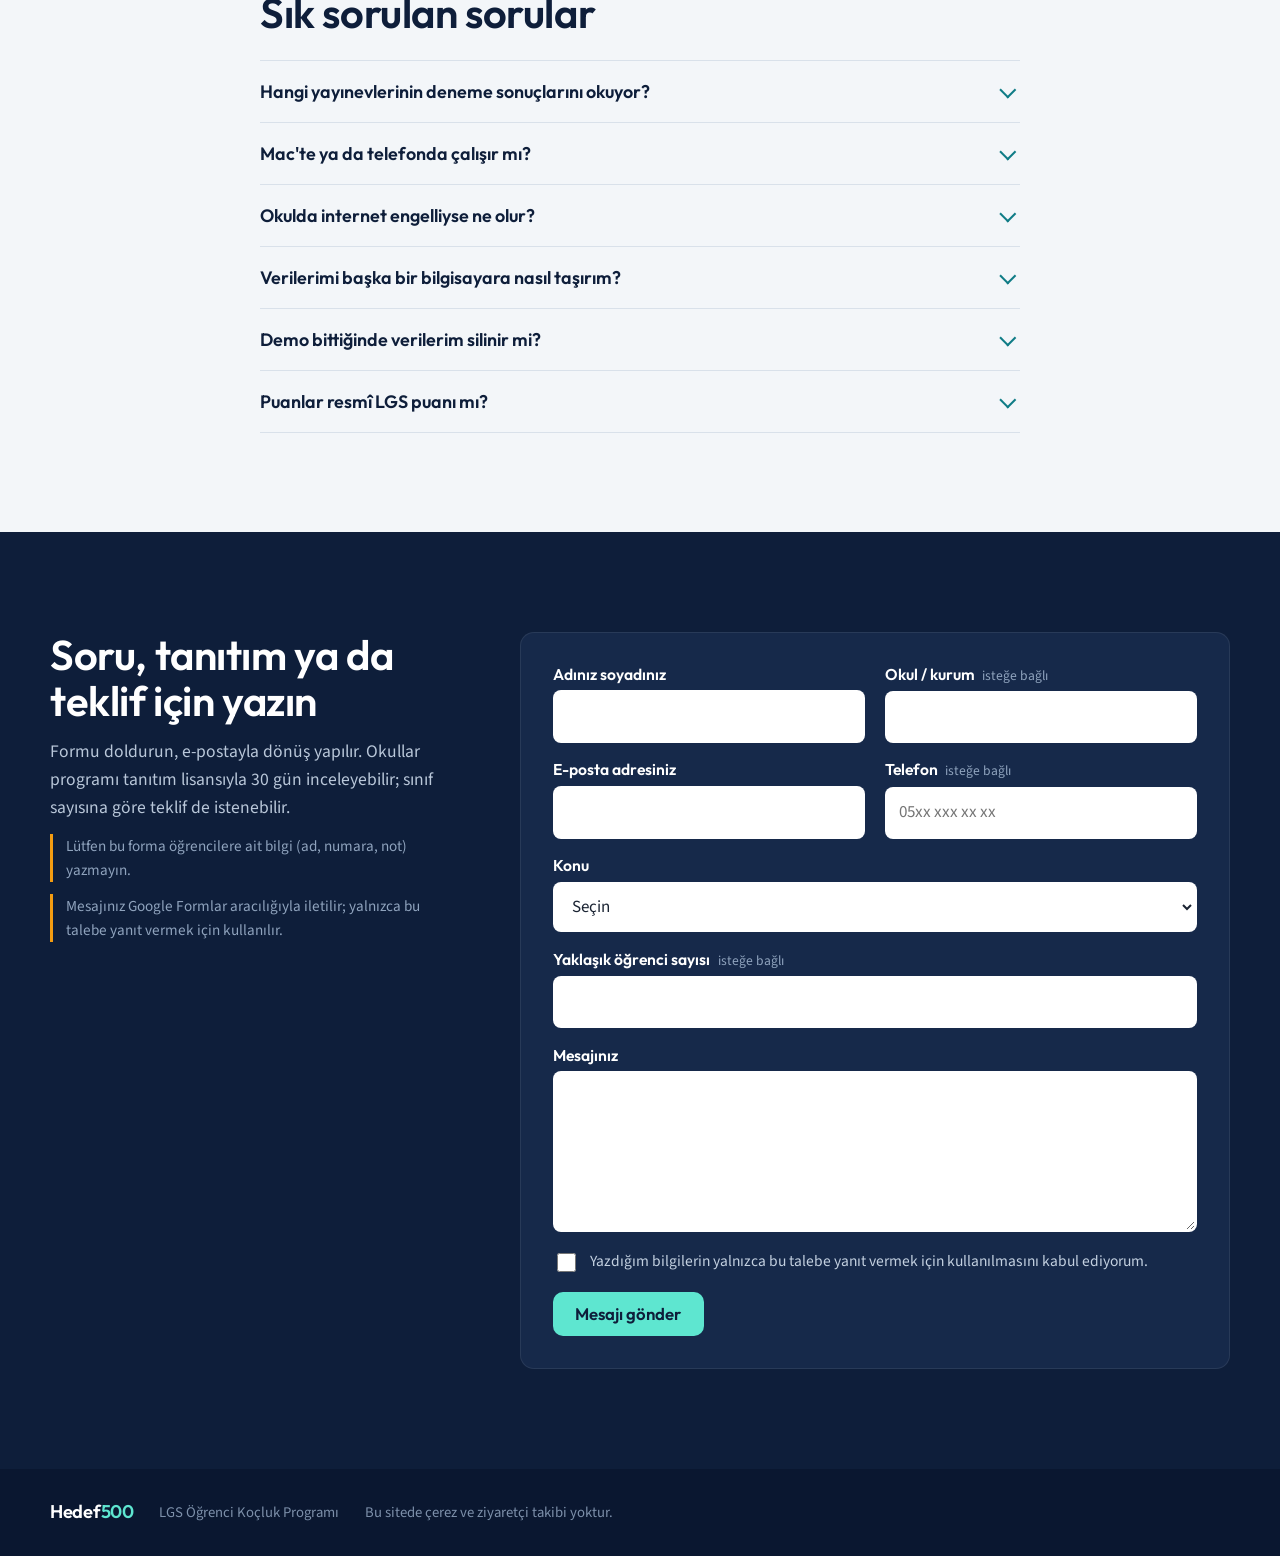
==== commit 6baf9b3a: "3.26: soru çözümü, seviyeye göre soru, video desteği, sürükle-bırak ve hafta başlangıcı; görseller y" ====
--- a/index.html
+++ b/index.html
@@ -246,8 +246,8 @@
             <div class="sahne-program">
               <div class="gun"><b>Pzt</b><span class="kart tur" style="--i:0">Türkçe<small>Sözcükte Anlam</small></span><span class="kart mat" style="--i:5">Mat.<small>Çarpanlar ve Katlar</small></span></div>
               <div class="gun"><b>Sal</b><span class="kart fen" style="--i:1">Fen<small>Mevsimler</small></span><span class="kart tur" style="--i:6">Paragraf<small>20 soru</small></span></div>
-              <div class="gun"><b>Çar</b><span class="kart mat" style="--i:2">Mat.<small>Kazanım sorusu</small></span><span class="kart ink" style="--i:7">İnkılap<small>Kahraman Doğuyor</small></span></div>
-              <div class="gun"><b>Per</b><span class="kart tur" style="--i:3">Türkçe<small>Yazım Kuralları</small></span><span class="kart fen" style="--i:8">Fen<small>Yeni nesil</small></span></div>
+              <div class="gun"><b>Çar</b><span class="kart mat" style="--i:2">Mat.<small>Soru çözümü</small></span><span class="kart ink" style="--i:7">İnkılap<small>Kahraman Doğuyor</small></span></div>
+              <div class="gun"><b>Per</b><span class="kart tur" style="--i:3">Türkçe<small>Yazım Kuralları</small></span><span class="kart fen" style="--i:8">Fen<small>Soru çözümü</small></span></div>
               <div class="gun"><b>Cum</b><span class="kart ing" style="--i:4">İng.<small>Friendship</small></span><span class="kart mat" style="--i:9">Mat.<small>Üslü İfadeler</small></span></div>
               <div class="rutin" style="--i:10"><b>Her gün</b><span>Paragraf 20 soru</span><span>Kitap 30 dk</span><span>Kelime 15</span></div>
             </div>
@@ -308,8 +308,8 @@
         <div class="adim-metin">
           <span class="adim-no" aria-hidden="true">3</span>
           <h3>Haftalık programı hazırlayın</h3>
-          <p>Program, öğrencinin öncelikli konularından o haftanın çalışma planını çıkarır: konu çalışması, kazanım soruları, deneme analizi ve günlük paragraf rutini. Tek öğrenciye ya da bütün sınıfa bir kerede hazırlanır; dilediğiniz görevi elle değiştirir, gün içindeki sırasını belirlersiniz. Yanlışlıkla sildiğinizi tek tuşla geri alırsınız.</p>
-          <p class="adim-ayrinti">Yatay haftalık çizelge her dersi her gün aynı satırda, tek sayfada gösterir. Öğrenci tamamladıkça işaretlenir; programa uyum oranı raporlara yansır.</p>
+          <p>Program, öğrencinin öncelikli konularından o haftanın çalışma planını çıkarır: konu çalışması, soru çözümü, deneme analizi ve günlük rutinler. Soru sayısı öğrencinin her dersteki seviyesine göre ayarlanır; neti düşük derslerde video konu anlatımı ve video soru çözümü eklenir. Tek öğrenciye ya da bütün sınıfa bir kerede hazırlanır.</p>
+          <p class="adim-ayrinti">İsterseniz programı sürükle-bırakla kendiniz kurarsınız: önerilen konuları havuzdan günlere taşırsınız. Haftanın hangi gün başlayacağını öğrenciye göre seçersiniz. Yatay haftalık çizelge her dersi her gün aynı satırda, tek sayfada gösterir; programa uyum oranı raporlara yansır.</p>
         </div>
         <figure class="pencere adim-gorsel"><img src="gorseller/program.webp" width="1600" height="826" loading="lazy" alt="Çalışma programı: günlere göre ders, konu, etkinlik, süre ve durum"></figure>
       </li>
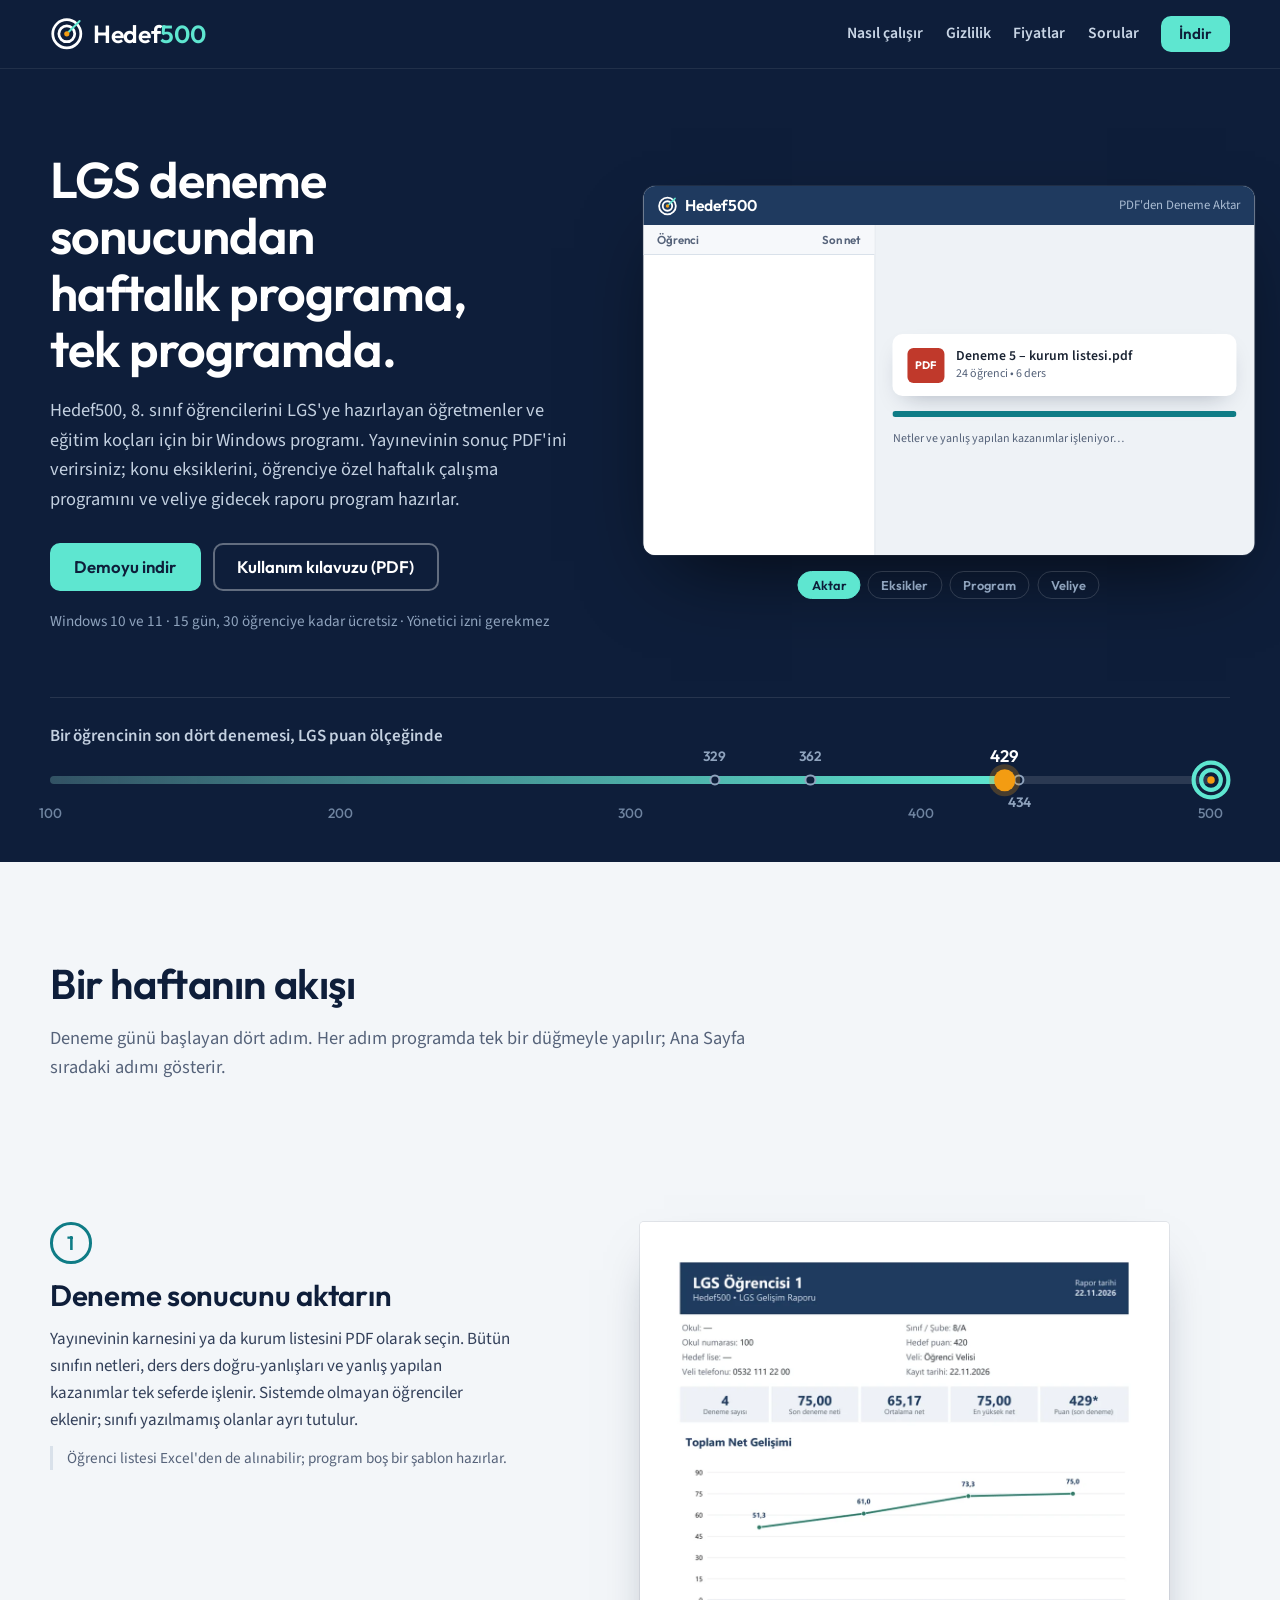
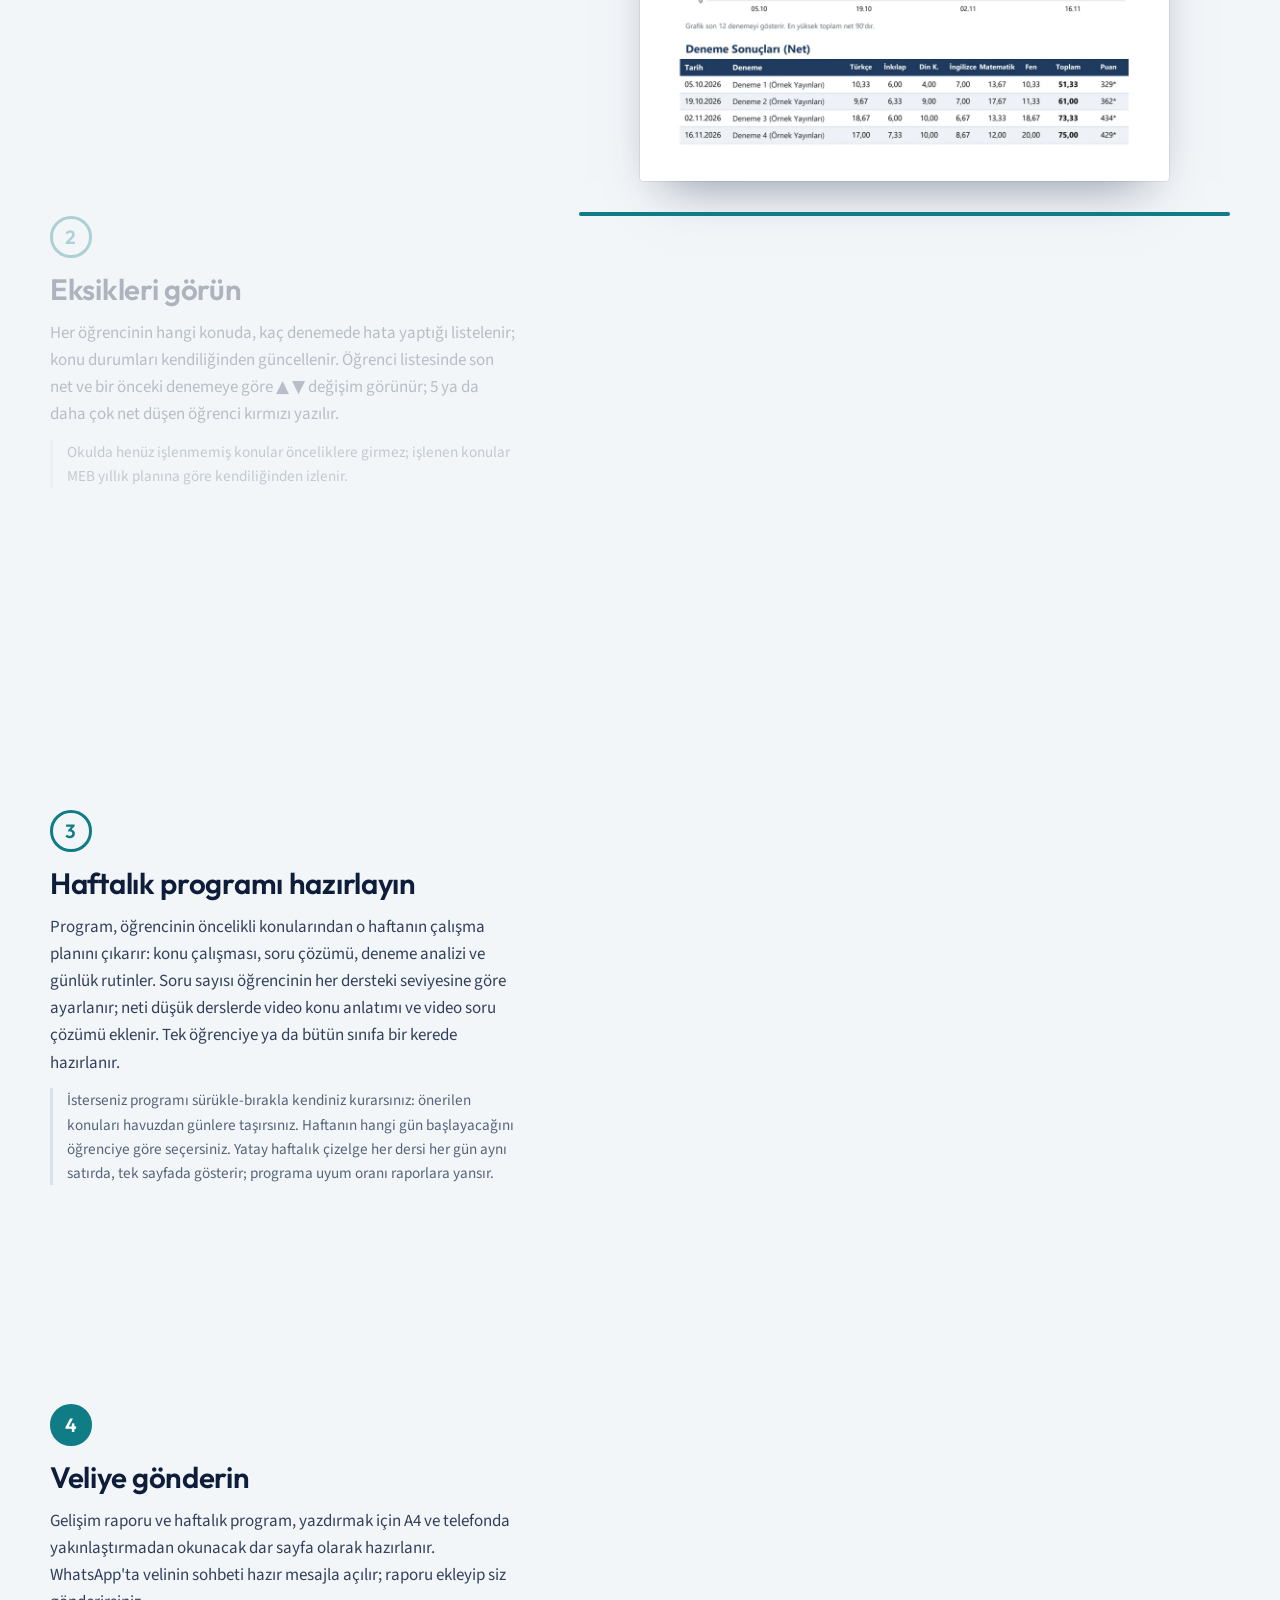
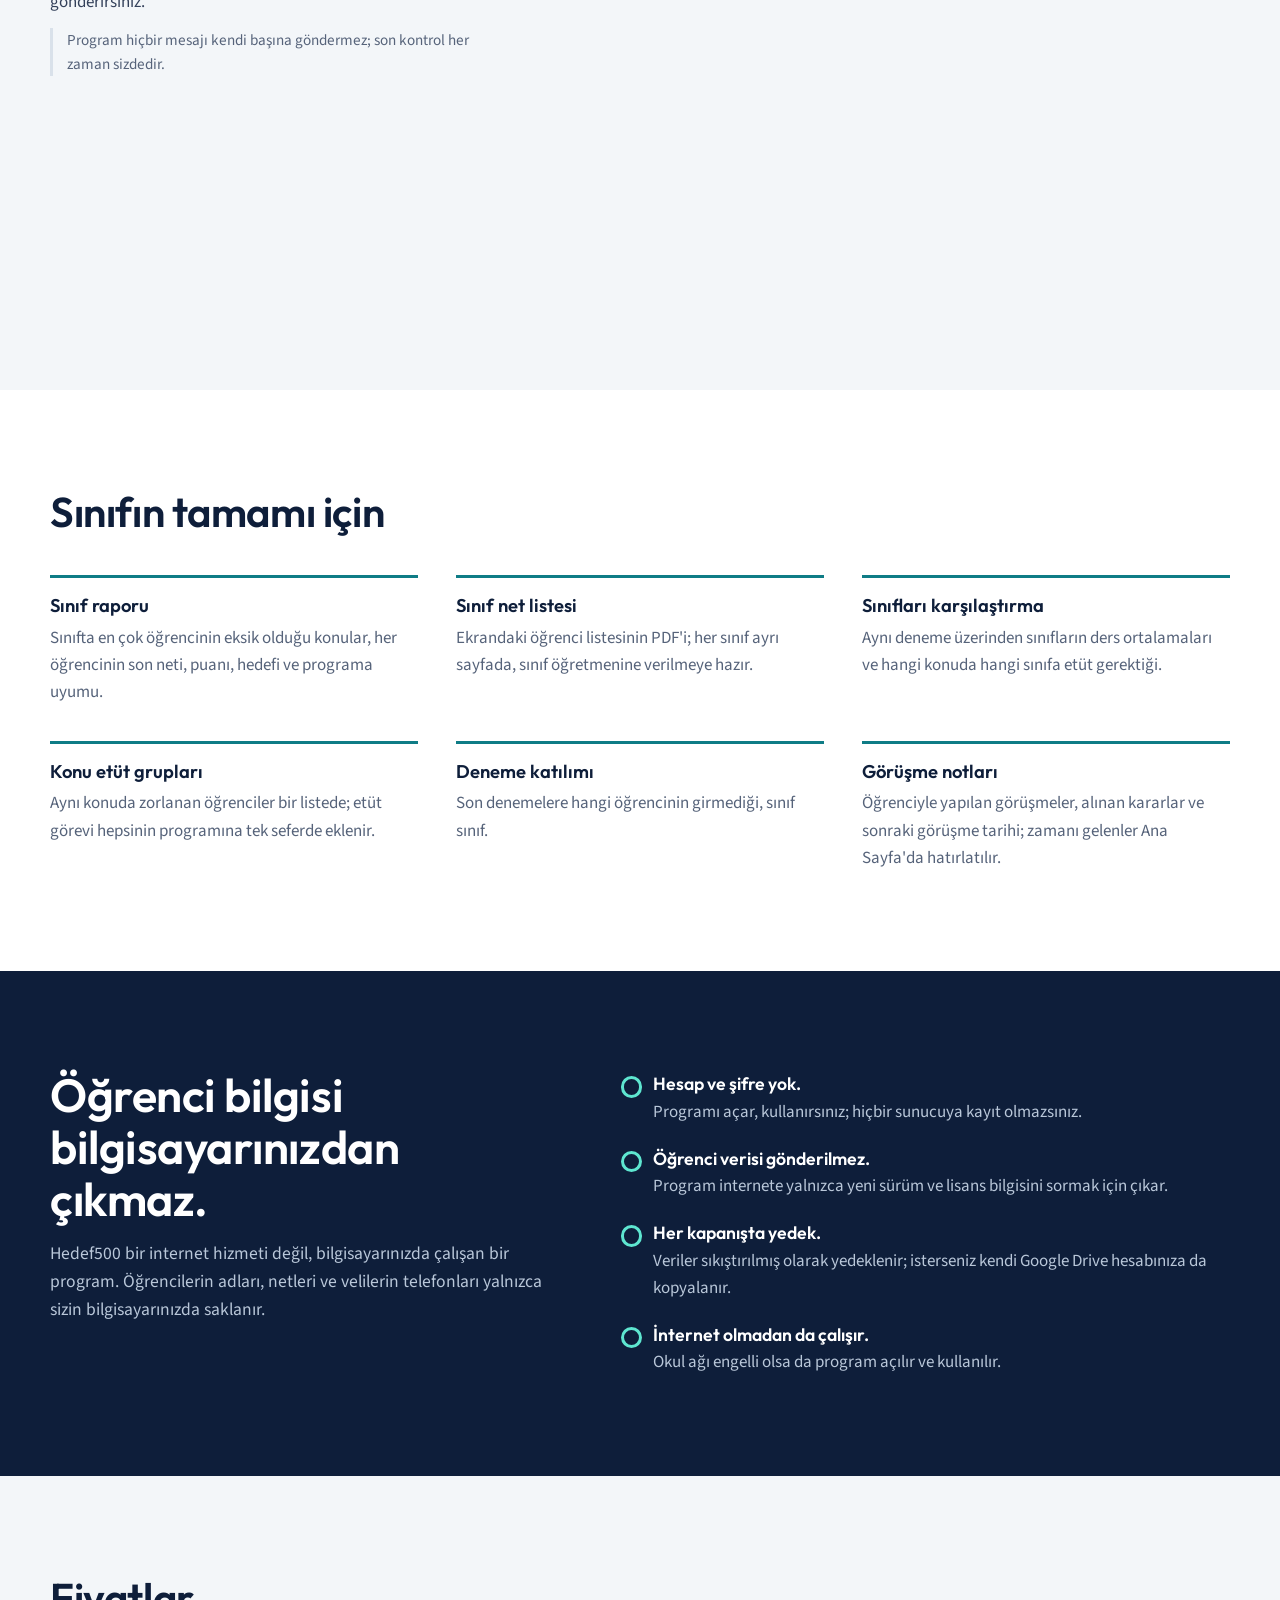
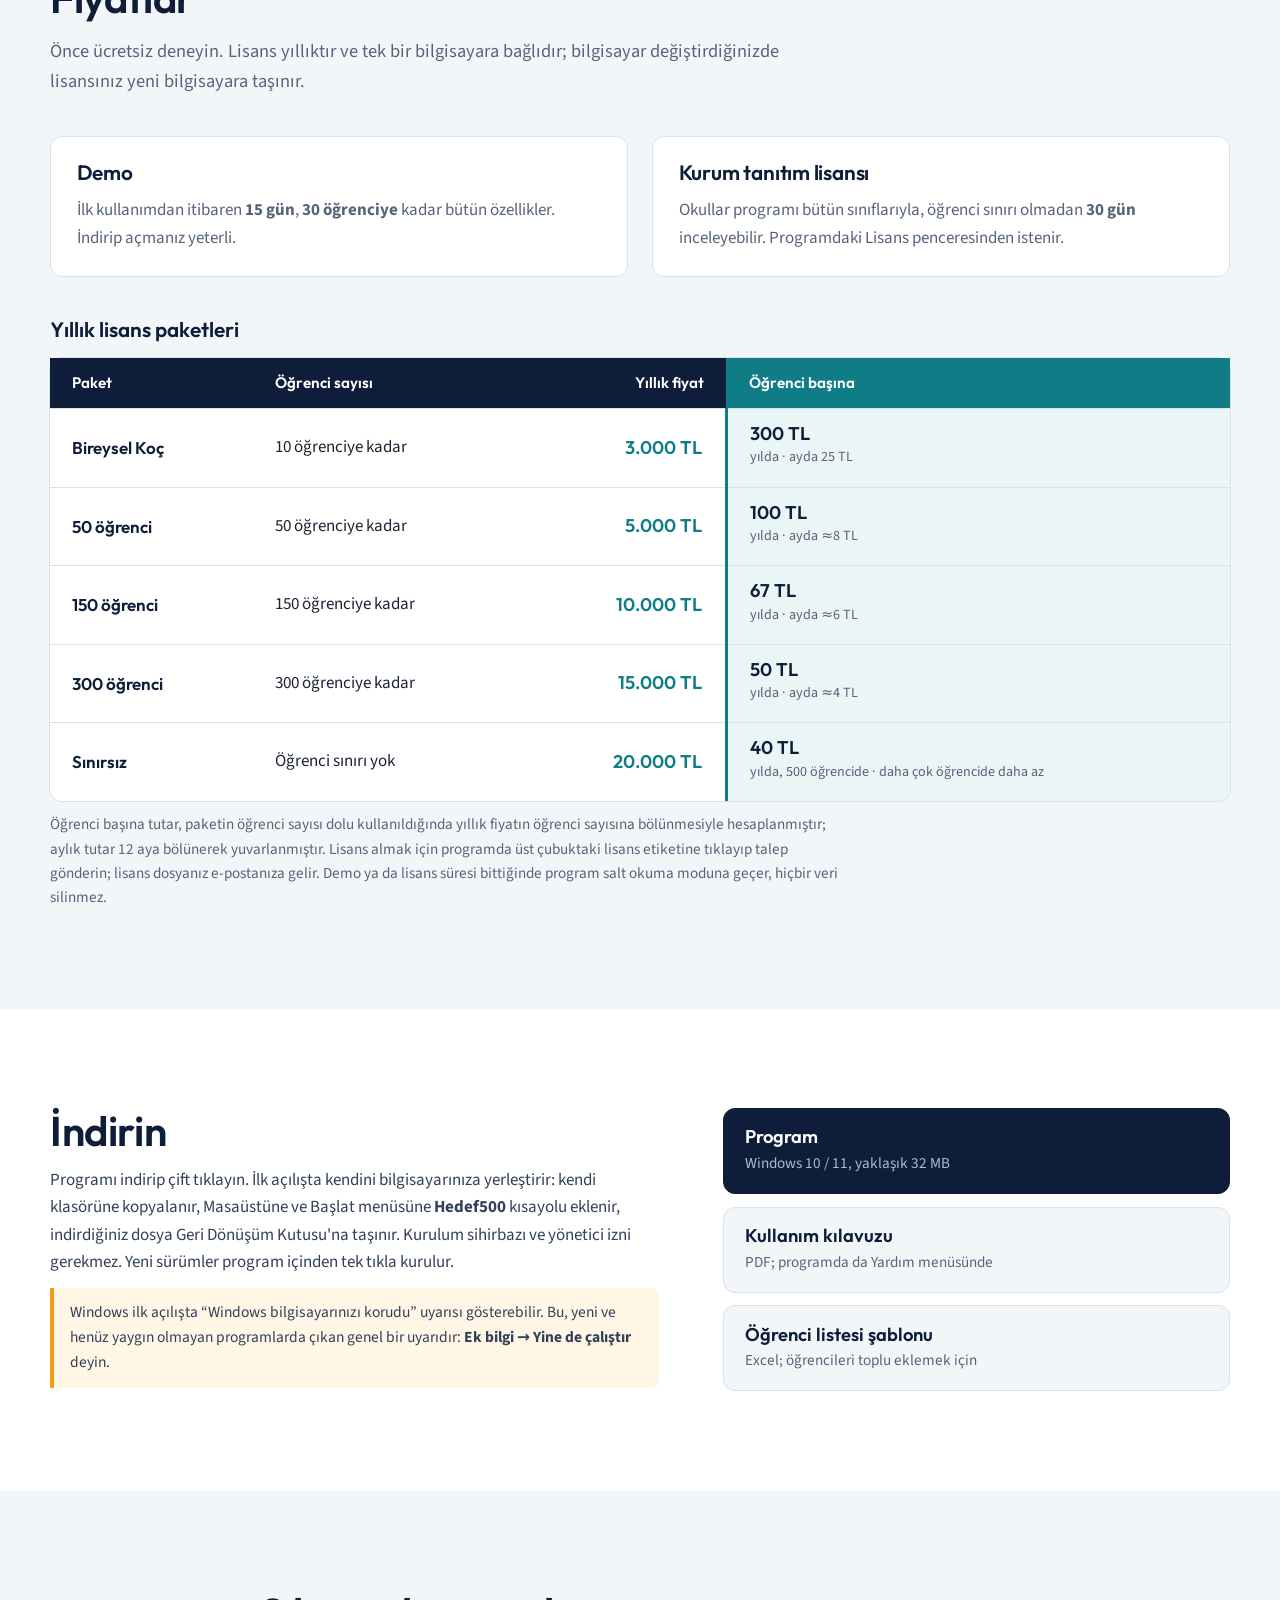
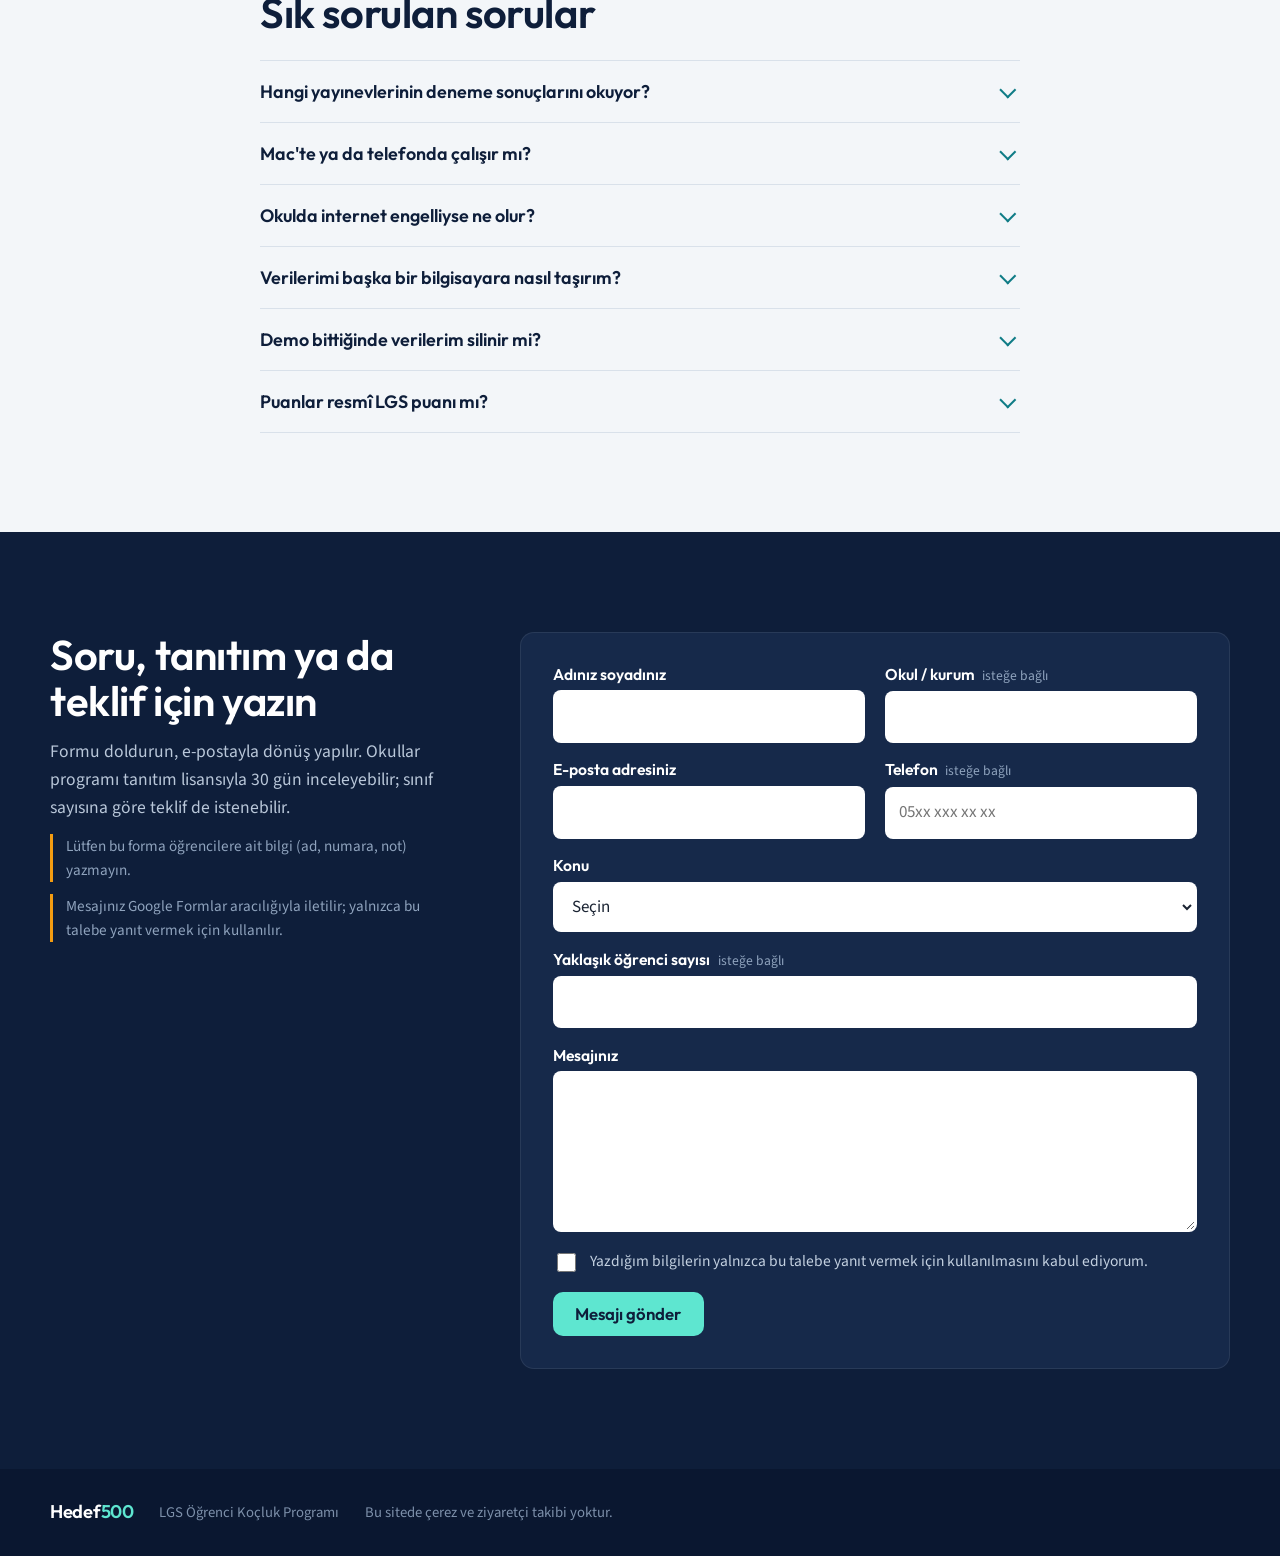
==== commit e6fd46dd: "3.30: görseller ve işlenen konular metni Co-Authored-By: Claude Opus 5.5 <noreply@anthropic.com>" ====
--- a/index.html
+++ b/index.html
@@ -300,7 +300,7 @@
           <span class="adim-no" aria-hidden="true">2</span>
           <h3>Eksikleri görün</h3>
           <p>Her öğrencinin hangi konuda, kaç denemede hata yaptığı listelenir; konu durumları kendiliğinden güncellenir. Öğrenci listesinde son net ve bir önceki denemeye göre ▲ ▼ değişim görünür; 5 ya da daha çok net düşen öğrenci kırmızı yazılır.</p>
-          <p class="adim-ayrinti">Okulda henüz işlenmemiş konular önceliklere girmez.</p>
+          <p class="adim-ayrinti">Okulda henüz işlenmemiş konular önceliklere girmez; işlenen konular MEB yıllık planına göre kendiliğinden izlenir.</p>
         </div>
         <figure class="kagit adim-gorsel"><img src="gorseller/net_listesi.webp" width="1100" height="765" loading="lazy" alt="Sınıf net listesi PDF'i: öğrencilerin son net, önceki net, net değişimi ve puan değişimi"></figure>
       </li>
